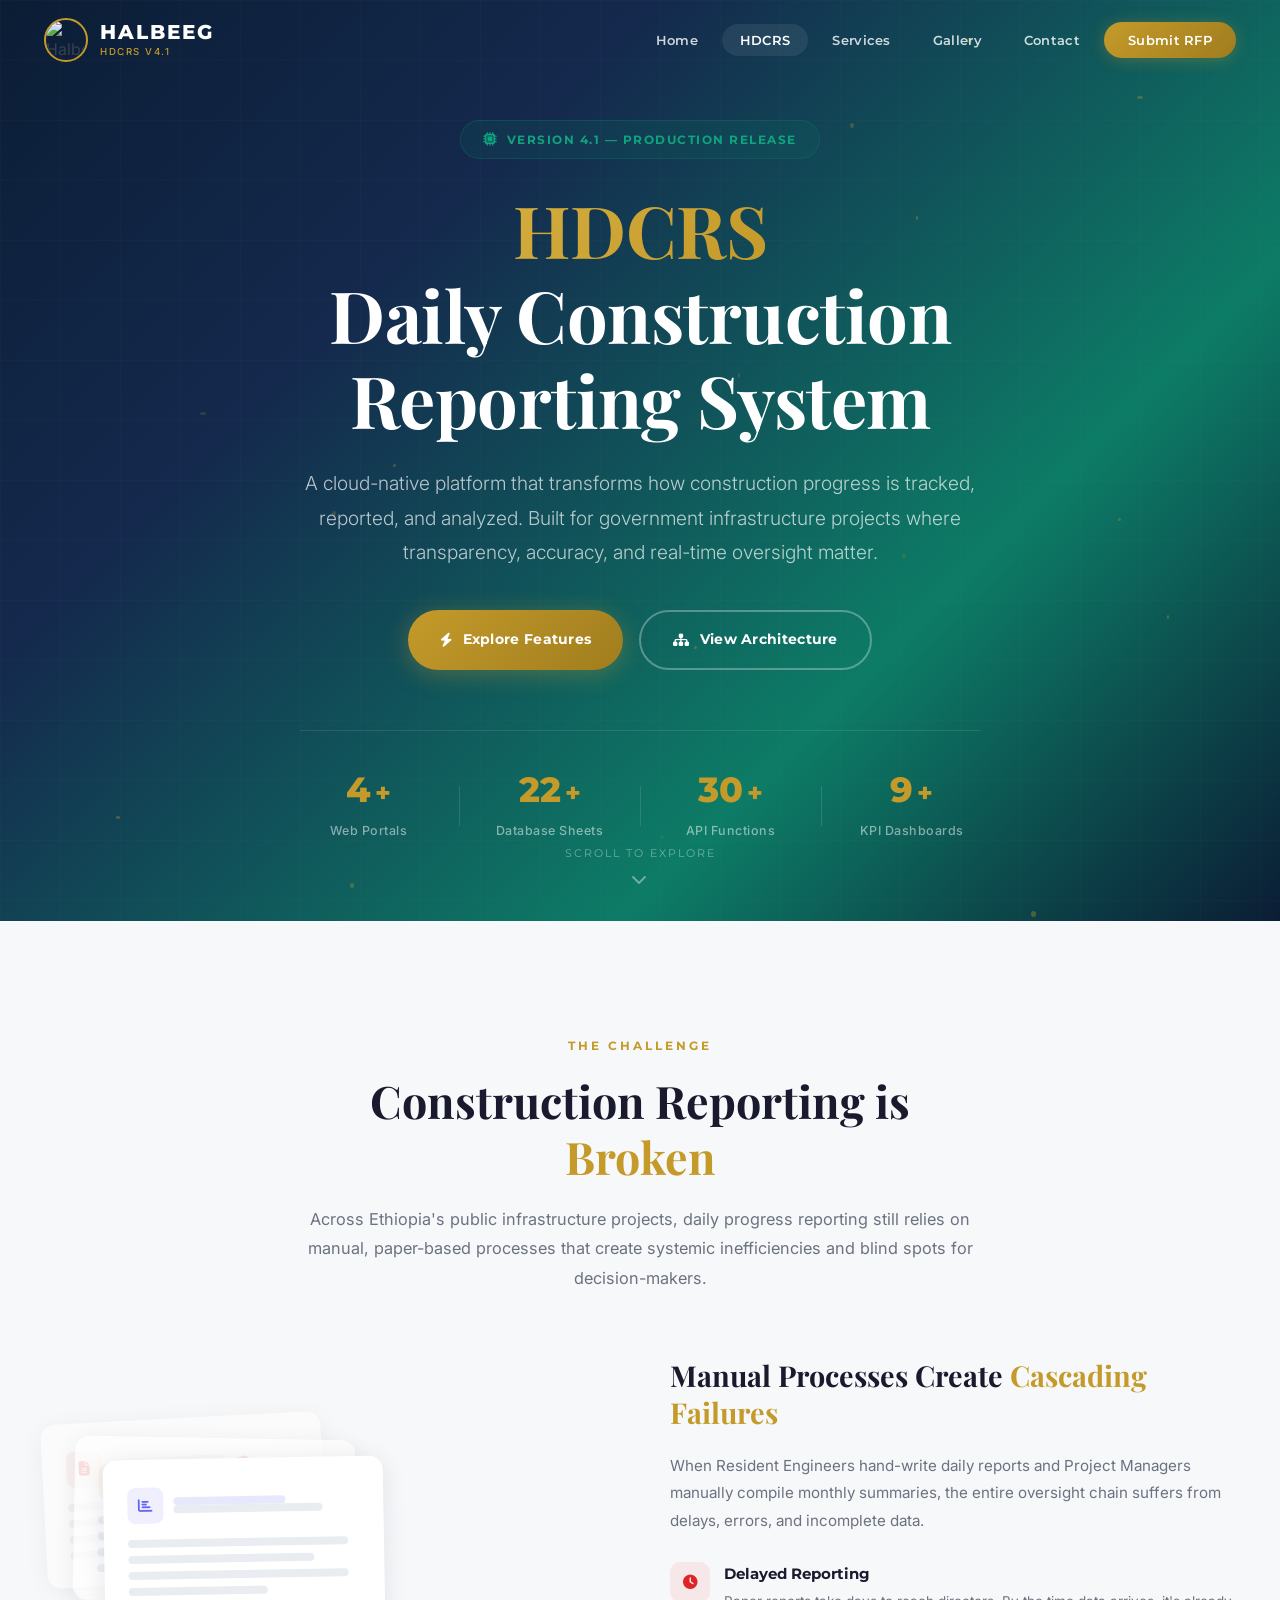
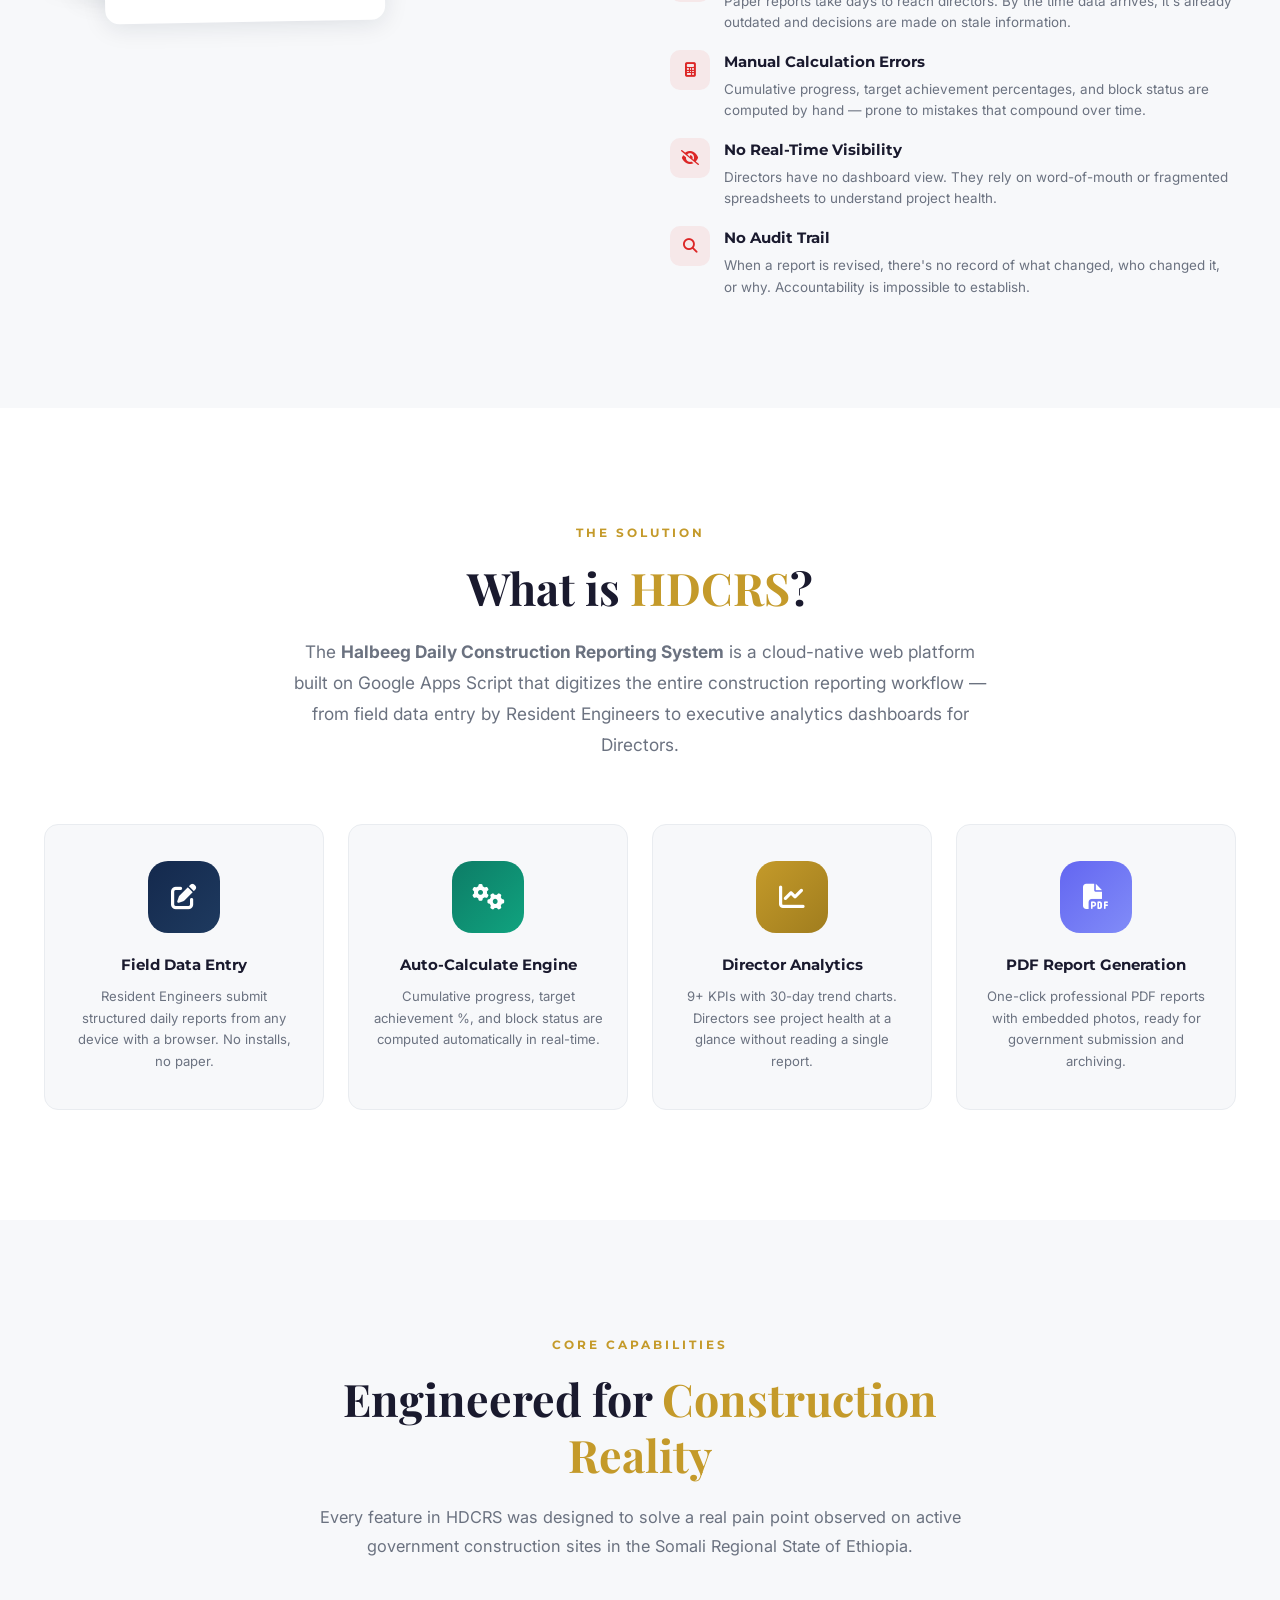
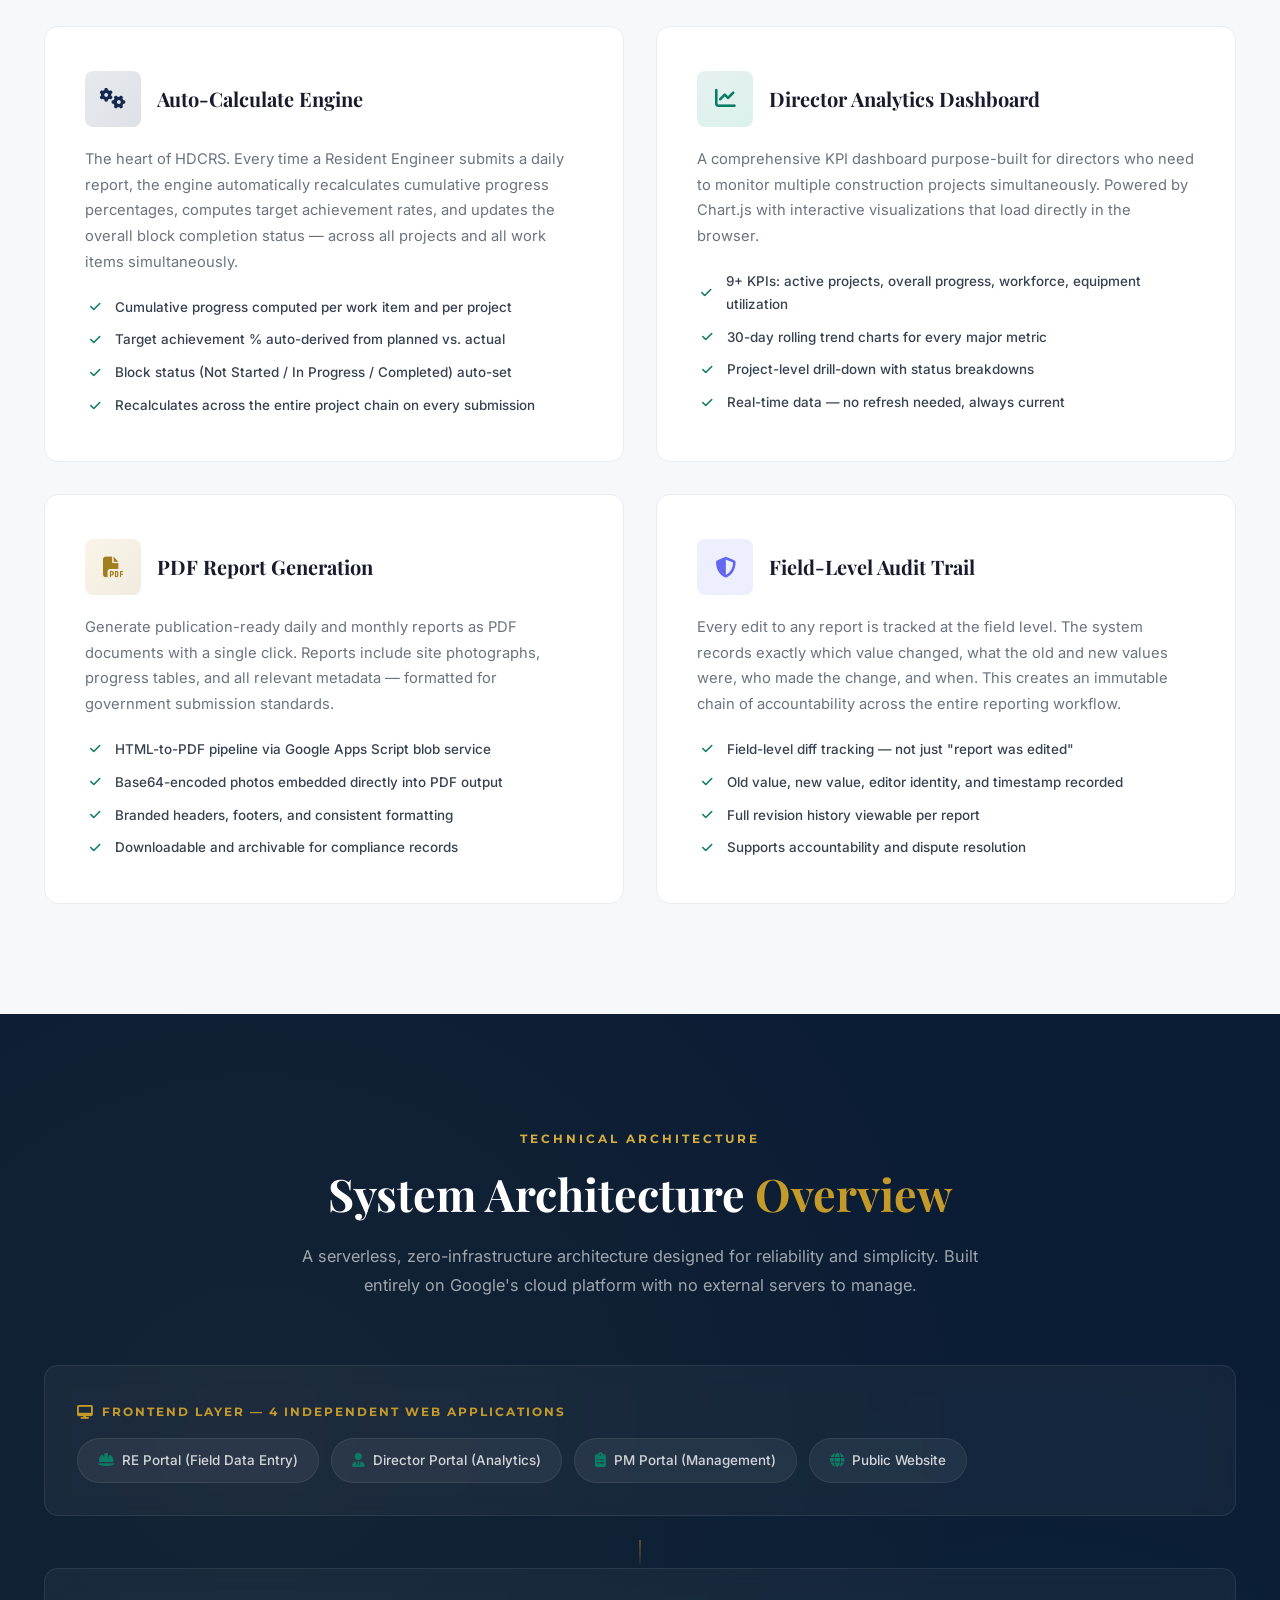
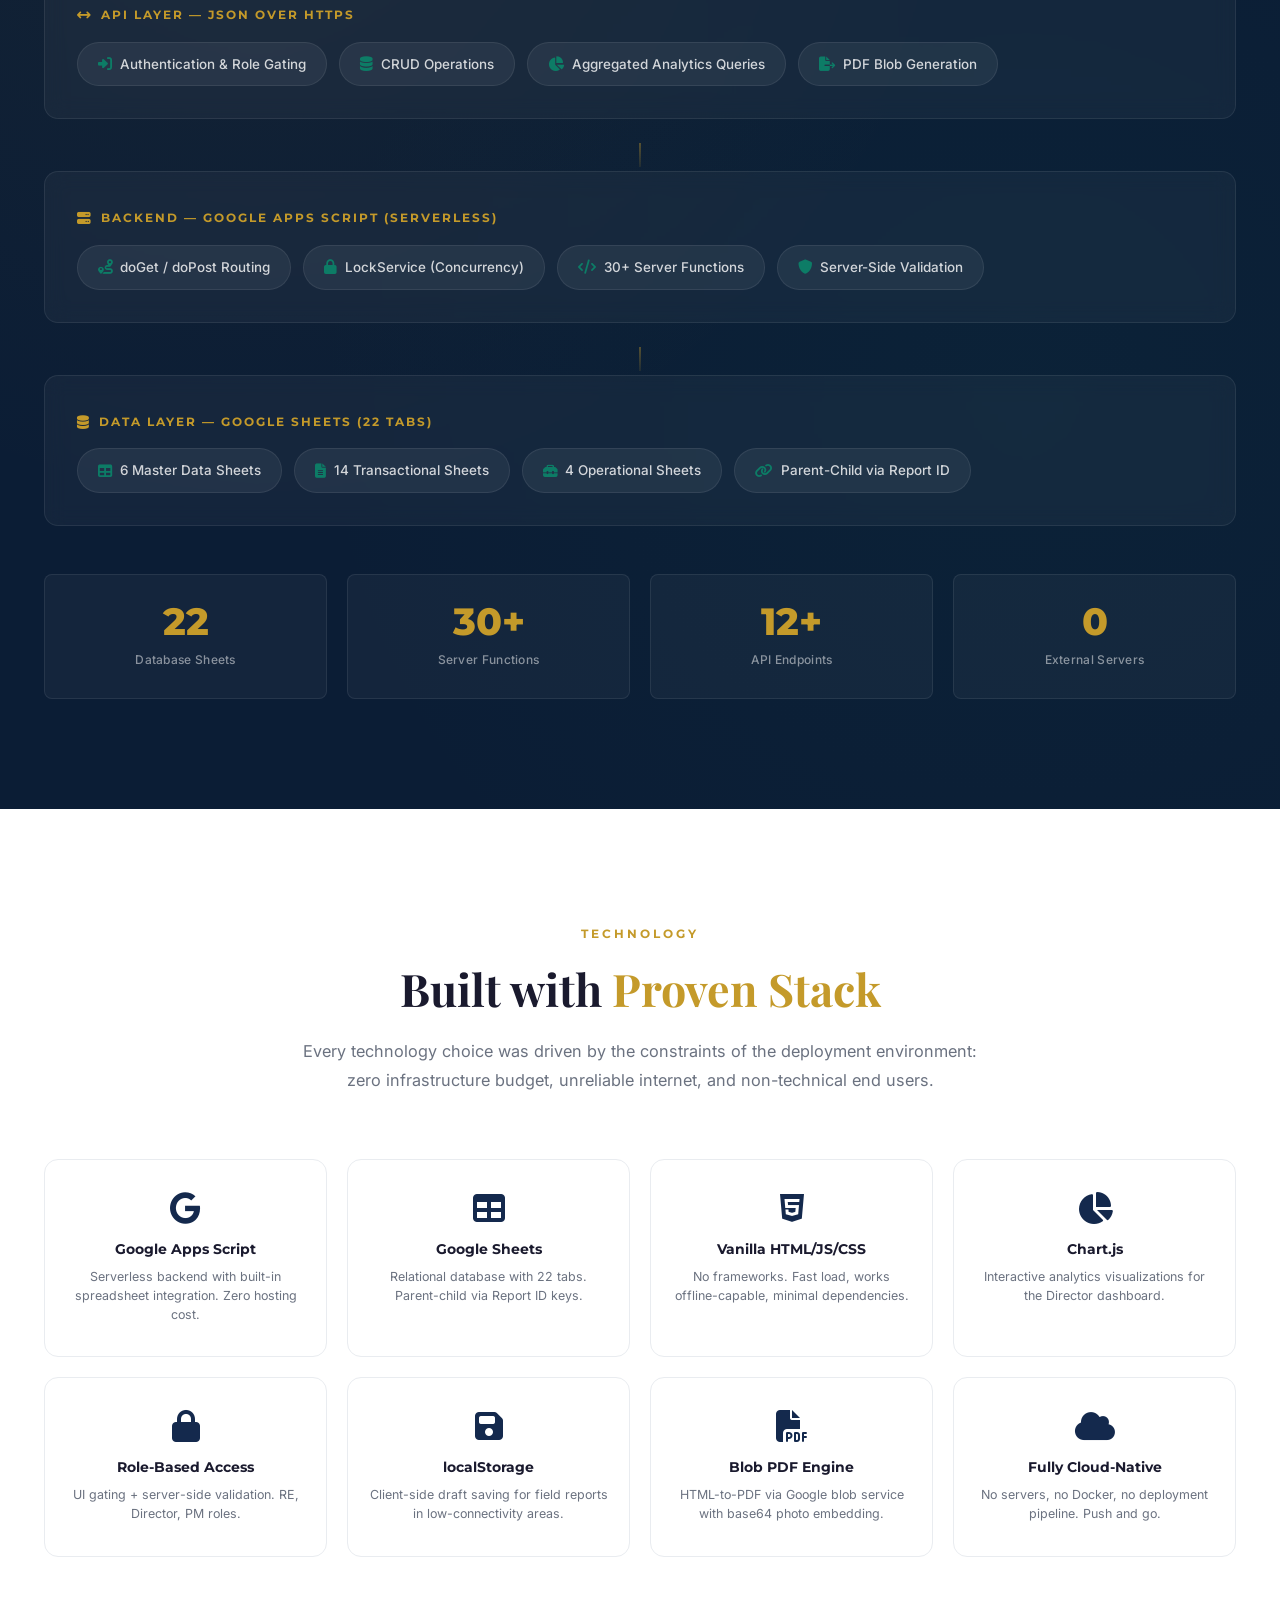
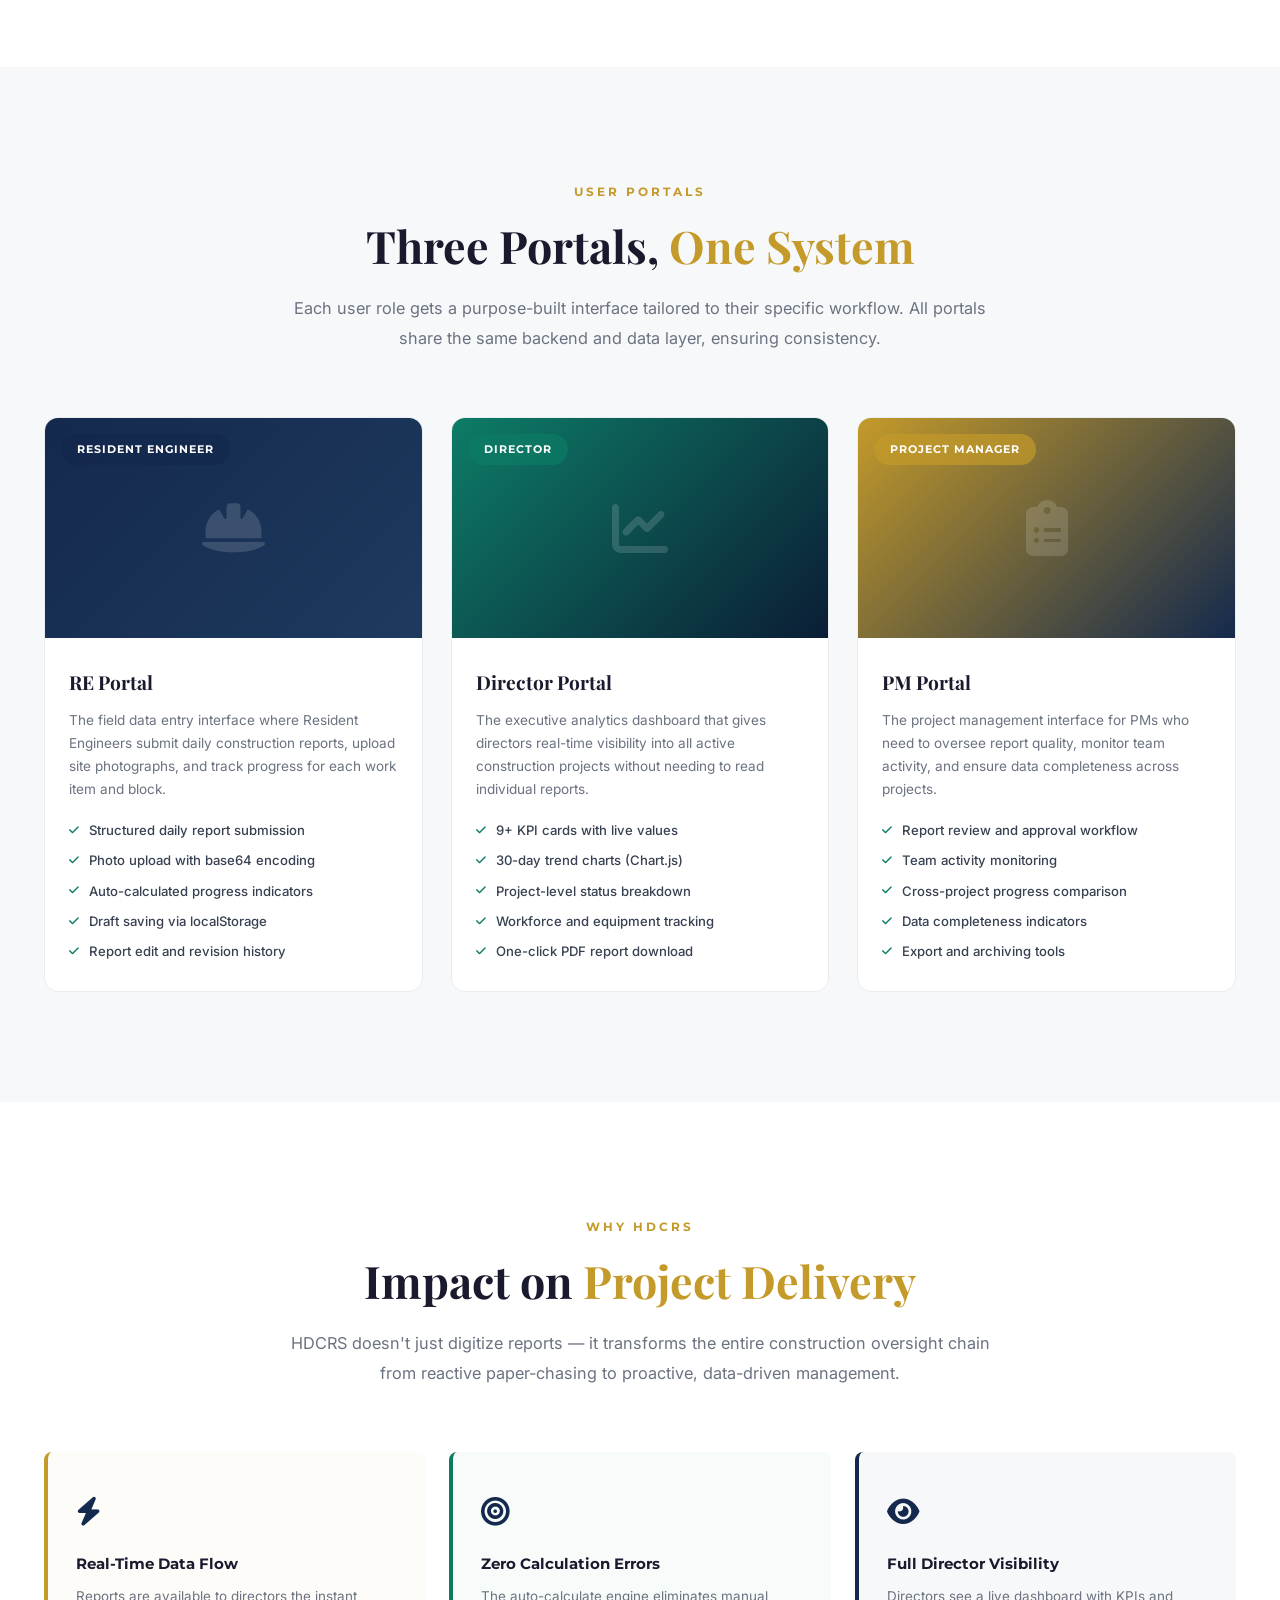
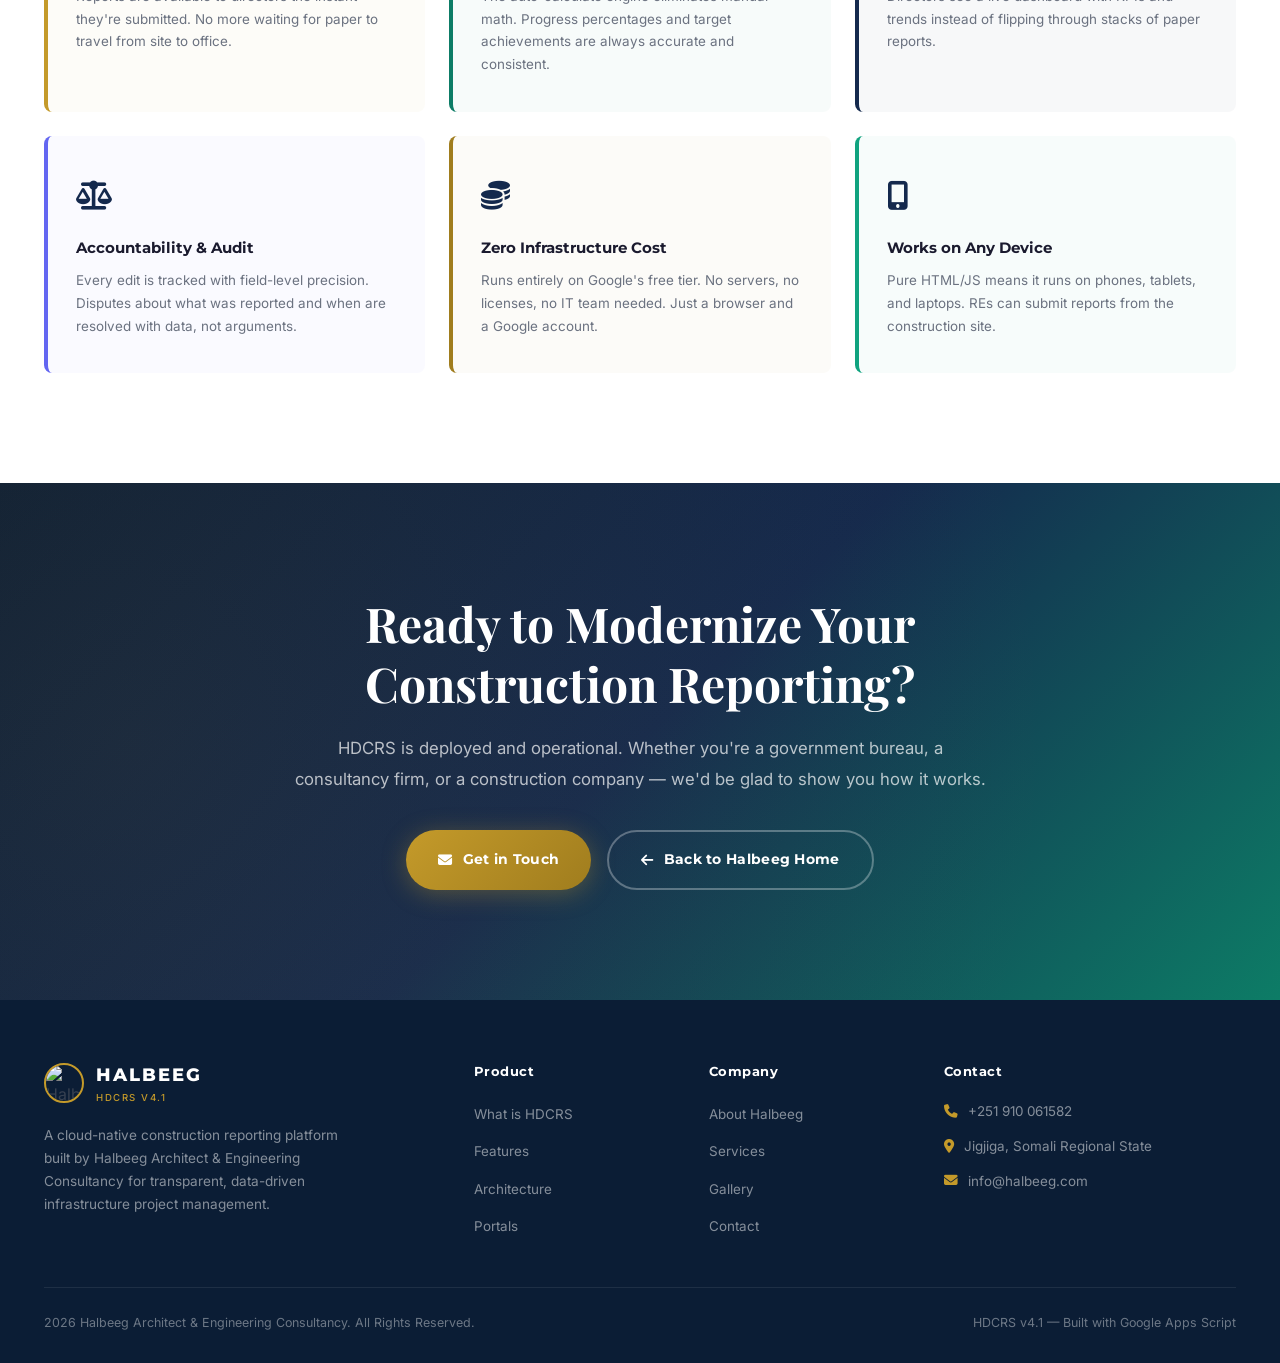
==== hdcrs.html @ b6855bbb "Create hdcrs.html" ====
<!DOCTYPE html>
<html lang="en">
<head>
  <meta charset="UTF-8">
  <meta name="viewport" content="width=device-width, initial-scale=1.0">
  <meta name="description" content="HDCRS v4.1 - Halbeeg Daily Construction Reporting System. A cloud-based platform for real-time construction progress tracking, director analytics, PDF reporting, and audit trail management.">
  <meta name="keywords" content="HDCRS, construction reporting, progress tracking, Halbeeg, Google Apps Script, daily report, project management, Ethiopia, Somali Region">
  <title>HDCRS v4.1 — Halbeeg Daily Construction Reporting System</title>
  <link rel="preconnect" href="https://fonts.googleapis.com">
  <link rel="preconnect" href="https://fonts.gstatic.com" crossorigin>
  <link href="https://fonts.googleapis.com/css2?family=Inter:wght@300;400;500;600;700&family=Montserrat:wght@500;600;700;800&family=Playfair+Display:wght@400;500;600;700;800&display=swap" rel="stylesheet">
  <link rel="stylesheet" href="https://cdnjs.cloudflare.com/ajax/libs/font-awesome/6.5.1/css/all.min.css">
  <link rel="stylesheet" href="style.css">
  <link rel="icon" type="image/png" href="https://raw.githubusercontent.com/halbeeghdcrs-lab/HALBEEG-HDCRS/main/logo.png">

  <style>
    /* ====== HDCRS PAGE-SPECIFIC STYLES ====== */

    /* Hero variant for product page */
    .hero-product {
      min-height: 100vh;
    }

    .hero-product .hero-gradient {
      background: linear-gradient(135deg, #0B1D35 0%, #14294D 30%, #0D7C66 70%, #0B1D35 100%);
    }

    .version-badge {
      display: inline-flex;
      align-items: center;
      gap: 8px;
      background: rgba(13,124,102,0.15);
      border: 1px solid rgba(13,124,102,0.3);
      padding: 8px 22px;
      border-radius: 100px;
      color: #10A37F;
      font-family: var(--font-accent);
      font-size: 0.78rem;
      font-weight: 700;
      letter-spacing: 1.5px;
      text-transform: uppercase;
      margin-bottom: 28px;
    }

    .version-badge i { font-size: 0.85rem; }

    .hero-product .hero-title {
      font-size: clamp(2.6rem, 6vw, 4.5rem);
    }

    .hero-product .hero-title .highlight {
      background: linear-gradient(135deg, var(--color-accent-light), var(--color-accent));
      -webkit-background-clip: text;
      -webkit-text-fill-color: transparent;
      background-clip: text;
    }

    /* Problem Section */
    .problem-section {
      background: var(--color-off-white);
    }

    .problem-grid {
      display: grid;
      grid-template-columns: 1fr 1fr;
      gap: 60px;
      align-items: center;
    }

    .problem-visual {
      position: relative;
    }

    .problem-card-stack {
      position: relative;
      height: 420px;
    }

    .problem-paper {
      position: absolute;
      background: var(--color-white);
      border-radius: var(--radius-md);
      padding: 28px 24px;
      box-shadow: var(--shadow-md);
      width: 280px;
      transition: var(--transition);
    }

    .problem-paper:nth-child(1) {
      top: 0; left: 0;
      transform: rotate(-3deg);
      opacity: 0.5;
      z-index: 1;
    }
    .problem-paper:nth-child(2) {
      top: 20px; left: 30px;
      transform: rotate(1deg);
      opacity: 0.7;
      z-index: 2;
    }
    .problem-paper:nth-child(3) {
      top: 40px; left: 60px;
      transform: rotate(-1deg);
      z-index: 3;
    }

    .problem-paper-header {
      display: flex;
      align-items: center;
      gap: 10px;
      margin-bottom: 16px;
    }

    .problem-paper-icon {
      width: 36px;
      height: 36px;
      border-radius: 8px;
      display: flex;
      align-items: center;
      justify-content: center;
      font-size: 0.9rem;
    }

    .problem-paper-lines {
      display: flex;
      flex-direction: column;
      gap: 8px;
    }

    .paper-line {
      height: 8px;
      border-radius: 4px;
      background: var(--color-light-gray);
    }

    .paper-line.short { width: 60%; }
    .paper-line.medium { width: 80%; }
    .paper-line.long { width: 95%; }

    .problem-paper .error-stamp {
      position: absolute;
      top: 50%; left: 50%;
      transform: translate(-50%, -50%) rotate(-15deg);
      border: 3px solid var(--color-error);
      color: var(--color-error);
      font-family: var(--font-accent);
      font-weight: 800;
      font-size: 1.1rem;
      padding: 6px 20px;
      border-radius: 6px;
      opacity: 0.7;
      text-transform: uppercase;
      letter-spacing: 2px;
    }

    .problem-text h3 {
      font-family: var(--font-heading);
      font-size: 1.8rem;
      font-weight: 700;
      color: var(--color-text-dark);
      margin-bottom: 20px;
      line-height: 1.3;
    }

    .problem-list {
      display: flex;
      flex-direction: column;
      gap: 16px;
      margin-top: 28px;
    }

    .problem-item {
      display: flex;
      gap: 14px;
      align-items: flex-start;
    }

    .problem-item-icon {
      width: 40px;
      height: 40px;
      min-width: 40px;
      background: rgba(220,38,38,0.08);
      border-radius: 10px;
      display: flex;
      align-items: center;
      justify-content: center;
      color: var(--color-error);
      font-size: 0.9rem;
    }

    .problem-item h4 {
      font-family: var(--font-accent);
      font-size: 0.92rem;
      font-weight: 700;
      color: var(--color-text-dark);
      margin-bottom: 4px;
    }

    .problem-item p {
      font-size: 0.84rem;
      color: var(--color-text-muted);
      line-height: 1.6;
    }

    /* Solution / What is HDCRS */
    .solution-intro {
      background: var(--color-white);
    }

    .solution-intro-content {
      max-width: 900px;
      margin: 0 auto;
      text-align: center;
    }

    .solution-intro-content .section-desc {
      max-width: 800px;
      margin: 0 auto 48px;
      font-size: 1.08rem;
    }

    .hdcrs-pillars {
      display: grid;
      grid-template-columns: repeat(4, 1fr);
      gap: 24px;
    }

    .pillar-card {
      text-align: center;
      padding: 36px 24px;
      background: var(--color-off-white);
      border: 1px solid var(--color-light-gray);
      border-radius: var(--radius-md);
      transition: var(--transition);
    }

    .pillar-card:hover {
      transform: translateY(-8px);
      box-shadow: var(--shadow-lg);
      border-color: transparent;
    }

    .pillar-icon-wrap {
      width: 72px;
      height: 72px;
      border-radius: 20px;
      display: flex;
      align-items: center;
      justify-content: center;
      margin: 0 auto 20px;
      transition: var(--transition);
    }

    .pillar-icon-wrap i {
      font-size: 1.6rem;
      color: var(--color-white);
    }

    .pillar-card:nth-child(1) .pillar-icon-wrap { background: linear-gradient(135deg, #14294D, #1E3A5F); }
    .pillar-card:nth-child(2) .pillar-icon-wrap { background: linear-gradient(135deg, #0D7C66, #10A37F); }
    .pillar-card:nth-child(3) .pillar-icon-wrap { background: linear-gradient(135deg, #C49A2A, #A07D1E); }
    .pillar-card:nth-child(4) .pillar-icon-wrap { background: linear-gradient(135deg, #6366F1, #818CF8); }

    .pillar-card h4 {
      font-family: var(--font-accent);
      font-size: 0.92rem;
      font-weight: 700;
      color: var(--color-text-dark);
      margin-bottom: 8px;
    }

    .pillar-card p {
      font-size: 0.82rem;
      color: var(--color-text-muted);
      line-height: 1.65;
    }

    /* Features Deep-Dive */
    .features-section {
      background: var(--color-off-white);
    }

    .features-grid {
      display: grid;
      grid-template-columns: 1fr 1fr;
      gap: 32px;
    }

    .feature-card {
      background: var(--color-white);
      border: 1px solid var(--color-light-gray);
      border-radius: var(--radius-md);
      padding: 44px 40px;
      transition: var(--transition);
      position: relative;
      overflow: hidden;
    }

    .feature-card::before {
      content: '';
      position: absolute;
      top: 0; left: 0;
      width: 100%; height: 4px;
      background: linear-gradient(90deg, var(--color-accent), var(--color-teal));
      transform: scaleX(0);
      transform-origin: left;
      transition: transform 0.5s ease;
    }

    .feature-card:hover::before {
      transform: scaleX(1);
    }

    .feature-card:hover {
      transform: translateY(-6px);
      box-shadow: var(--shadow-lg);
      border-color: transparent;
    }

    .feature-header {
      display: flex;
      align-items: center;
      gap: 16px;
      margin-bottom: 20px;
    }

    .feature-icon-box {
      width: 56px;
      height: 56px;
      min-width: 56px;
      border-radius: var(--radius-sm);
      display: flex;
      align-items: center;
      justify-content: center;
      font-size: 1.3rem;
      transition: var(--transition);
    }

    .feature-card:nth-child(1) .feature-icon-box { background: linear-gradient(135deg, rgba(20,41,77,0.1), rgba(30,58,95,0.15)); color: var(--color-primary); }
    .feature-card:nth-child(2) .feature-icon-box { background: linear-gradient(135deg, rgba(13,124,102,0.1), rgba(16,163,127,0.15)); color: var(--color-teal); }
    .feature-card:nth-child(3) .feature-icon-box { background: linear-gradient(135deg, rgba(196,154,42,0.1), rgba(160,125,30,0.15)); color: var(--color-accent-dark); }
    .feature-card:nth-child(4) .feature-icon-box { background: linear-gradient(135deg, rgba(99,102,241,0.1), rgba(129,140,248,0.15)); color: #6366F1; }

    .feature-card:hover .feature-icon-box {
      background: linear-gradient(135deg, var(--color-primary), var(--color-primary-light));
      color: var(--color-accent);
    }

    .feature-header h3 {
      font-family: var(--font-heading);
      font-size: 1.25rem;
      font-weight: 700;
      color: var(--color-text-dark);
    }

    .feature-card > p {
      font-size: 0.92rem;
      color: var(--color-text-muted);
      line-height: 1.75;
      margin-bottom: 20px;
    }

    .feature-highlights {
      display: flex;
      flex-direction: column;
      gap: 10px;
    }

    .feature-highlight-item {
      display: flex;
      align-items: center;
      gap: 10px;
      font-size: 0.84rem;
      color: var(--color-text-body);
      font-weight: 500;
    }

    .feature-highlight-item i {
      color: var(--color-teal);
      font-size: 0.75rem;
      width: 20px;
      text-align: center;
    }

    /* Architecture Section */
    .arch-section {
      background: var(--color-primary-dark);
      position: relative;
      overflow: hidden;
    }

    .arch-section .section-title { color: var(--color-white); }
    .arch-section .section-desc { color: rgba(255,255,255,0.6); }
    .arch-section .tag-light { color: var(--color-accent-light); }

    .arch-bg {
      position: absolute;
      top: 0; left: 0;
      width: 100%; height: 100%;
      background:
        radial-gradient(ellipse at 20% 30%, rgba(196,154,42,0.05) 0%, transparent 50%),
        radial-gradient(ellipse at 80% 70%, rgba(13,124,102,0.05) 0%, transparent 50%);
    }

    .arch-diagram {
      position: relative;
      z-index: 2;
    }

    .arch-layer {
      background: rgba(255,255,255,0.04);
      border: 1px solid rgba(255,255,255,0.08);
      border-radius: var(--radius-md);
      padding: 32px;
      margin-bottom: 20px;
      backdrop-filter: blur(10px);
      transition: var(--transition);
    }

    .arch-layer:hover {
      background: rgba(255,255,255,0.07);
      border-color: rgba(196,154,42,0.2);
    }

    .arch-layer-label {
      display: inline-flex;
      align-items: center;
      gap: 8px;
      font-family: var(--font-accent);
      font-size: 0.72rem;
      font-weight: 700;
      text-transform: uppercase;
      letter-spacing: 2px;
      color: var(--color-accent);
      margin-bottom: 16px;
    }

    .arch-layer-label i { font-size: 0.85rem; }

    .arch-items {
      display: flex;
      flex-wrap: wrap;
      gap: 12px;
    }

    .arch-item {
      display: flex;
      align-items: center;
      gap: 8px;
      background: rgba(255,255,255,0.06);
      border: 1px solid rgba(255,255,255,0.08);
      border-radius: 100px;
      padding: 10px 20px;
      font-size: 0.84rem;
      color: rgba(255,255,255,0.8);
      font-weight: 500;
      transition: var(--transition);
    }

    .arch-item:hover {
      background: rgba(255,255,255,0.1);
      border-color: rgba(196,154,42,0.3);
      color: var(--color-white);
    }

    .arch-item i {
      color: var(--color-teal);
      font-size: 0.9rem;
    }

    .arch-connector {
      display: flex;
      justify-content: center;
      padding: 4px 0;
    }

    .arch-connector-line {
      width: 2px;
      height: 24px;
      background: linear-gradient(180deg, rgba(196,154,42,0.4), rgba(196,154,42,0.1));
    }

    .arch-connector i {
      color: var(--color-accent);
      font-size: 0.8rem;
      opacity: 0.5;
    }

    /* Tech Stack */
    .tech-section {
      background: var(--color-white);
    }

    .tech-grid {
      display: grid;
      grid-template-columns: repeat(4, 1fr);
      gap: 20px;
    }

    .tech-card {
      text-align: center;
      padding: 32px 20px;
      border: 1px solid var(--color-light-gray);
      border-radius: var(--radius-md);
      transition: var(--transition);
    }

    .tech-card:hover {
      transform: translateY(-4px);
      box-shadow: var(--shadow-md);
      border-color: var(--color-accent);
    }

    .tech-card i {
      font-size: 2rem;
      color: var(--color-primary);
      margin-bottom: 14px;
      display: block;
      transition: var(--transition);
    }

    .tech-card:hover i { color: var(--color-accent); }

    .tech-card h4 {
      font-family: var(--font-accent);
      font-size: 0.88rem;
      font-weight: 700;
      color: var(--color-text-dark);
      margin-bottom: 6px;
    }

    .tech-card p {
      font-size: 0.78rem;
      color: var(--color-text-muted);
      line-height: 1.5;
    }

    /* Portals Preview */
    .portals-section {
      background: var(--color-off-white);
    }

    .portals-grid {
      display: grid;
      grid-template-columns: repeat(3, 1fr);
      gap: 28px;
    }

    .portal-card {
      background: var(--color-white);
      border: 1px solid var(--color-light-gray);
      border-radius: var(--radius-md);
      overflow: hidden;
      transition: var(--transition);
    }

    .portal-card:hover {
      transform: translateY(-8px);
      box-shadow: var(--shadow-xl);
      border-color: transparent;
    }

    .portal-preview {
      height: 220px;
      position: relative;
      overflow: hidden;
    }

    .portal-preview-bg {
      width: 100%;
      height: 100%;
      display: flex;
      align-items: center;
      justify-content: center;
    }

    .portal-card:nth-child(1) .portal-preview-bg { background: linear-gradient(135deg, #14294D, #1E3A5F); }
    .portal-card:nth-child(2) .portal-preview-bg { background: linear-gradient(135deg, #0D7C66, #0B1D35); }
    .portal-card:nth-child(3) .portal-preview-bg { background: linear-gradient(135deg, #C49A2A, #14294D); }

    .portal-preview-icon {
      font-size: 3.5rem;
      color: rgba(255,255,255,0.15);
    }

    .portal-role-badge {
      position: absolute;
      top: 16px;
      left: 16px;
      padding: 6px 16px;
      border-radius: 100px;
      font-family: var(--font-accent);
      font-size: 0.68rem;
      font-weight: 700;
      text-transform: uppercase;
      letter-spacing: 1px;
      color: var(--color-white);
      backdrop-filter: blur(10px);
    }

    .portal-card:nth-child(1) .portal-role-badge { background: rgba(20,41,77,0.7); }
    .portal-card:nth-child(2) .portal-role-badge { background: rgba(13,124,102,0.7); }
    .portal-card:nth-child(3) .portal-role-badge { background: rgba(196,154,42,0.7); }

    .portal-info {
      padding: 28px 24px;
    }

    .portal-info h3 {
      font-family: var(--font-heading);
      font-size: 1.2rem;
      font-weight: 700;
      color: var(--color-text-dark);
      margin-bottom: 10px;
    }

    .portal-info p {
      font-size: 0.85rem;
      color: var(--color-text-muted);
      line-height: 1.7;
      margin-bottom: 18px;
    }

    .portal-features-list {
      display: flex;
      flex-direction: column;
      gap: 8px;
    }

    .portal-features-list li {
      display: flex;
      align-items: center;
      gap: 10px;
      font-size: 0.82rem;
      color: var(--color-text-body);
      font-weight: 500;
    }

    .portal-features-list li i {
      color: var(--color-teal);
      font-size: 0.7rem;
    }

    /* Benefits Section */
    .benefits-section {
      background: var(--color-white);
    }

    .benefits-grid {
      display: grid;
      grid-template-columns: repeat(3, 1fr);
      gap: 24px;
    }

    .benefit-card {
      padding: 36px 28px;
      border-left: 4px solid transparent;
      border-radius: var(--radius-sm);
      transition: var(--transition);
    }

    .benefit-card:nth-child(1) { border-left-color: var(--color-accent); background: rgba(196,154,42,0.03); }
    .benefit-card:nth-child(2) { border-left-color: var(--color-teal); background: rgba(13,124,102,0.03); }
    .benefit-card:nth-child(3) { border-left-color: var(--color-primary); background: rgba(20,41,77,0.03); }
    .benefit-card:nth-child(4) { border-left-color: #6366F1; background: rgba(99,102,241,0.03); }
    .benefit-card:nth-child(5) { border-left-color: var(--color-accent-dark); background: rgba(160,125,30,0.03); }
    .benefit-card:nth-child(6) { border-left-color: var(--color-teal-light); background: rgba(16,163,127,0.03); }

    .benefit-card:hover {
      transform: translateX(6px);
    }

    .benefit-card .benefit-icon {
      font-size: 1.8rem;
      color: var(--color-primary);
      margin-bottom: 14px;
    }

    .benefit-card h4 {
      font-family: var(--font-accent);
      font-size: 0.95rem;
      font-weight: 700;
      color: var(--color-text-dark);
      margin-bottom: 8px;
    }

    .benefit-card p {
      font-size: 0.84rem;
      color: var(--color-text-muted);
      line-height: 1.7;
    }

    /* CTA Section */
    .cta-section {
      background: linear-gradient(135deg, var(--color-primary-dark) 0%, var(--color-primary) 50%, #0D7C66 100%);
      position: relative;
      overflow: hidden;
    }

    .cta-section::before {
      content: '';
      position: absolute;
      top: -50%; left: -50%;
      width: 200%; height: 200%;
      background: radial-gradient(circle at 30% 50%, rgba(196,154,42,0.08) 0%, transparent 50%);
      animation: cta-glow 8s ease-in-out infinite alternate;
    }

    @keyframes cta-glow {
      0% { transform: translate(0, 0); }
      100% { transform: translate(5%, -5%); }
    }

    .cta-content {
      position: relative;
      z-index: 2;
      text-align: center;
      max-width: 700px;
      margin: 0 auto;
    }

    .cta-content h2 {
      font-family: var(--font-heading);
      font-size: clamp(2rem, 4vw, 3rem);
      font-weight: 700;
      color: var(--color-white);
      line-height: 1.25;
      margin-bottom: 20px;
    }

    .cta-content p {
      font-size: 1.05rem;
      color: rgba(255,255,255,0.7);
      line-height: 1.8;
      margin-bottom: 36px;
    }

    .cta-buttons {
      display: flex;
      gap: 16px;
      justify-content: center;
      flex-wrap: wrap;
    }

    /* Data Model Stats */
    .data-stats-row {
      display: grid;
      grid-template-columns: repeat(4, 1fr);
      gap: 20px;
      margin-top: 48px;
    }

    .data-stat-card {
      text-align: center;
      padding: 28px 16px;
      background: rgba(255,255,255,0.04);
      border: 1px solid rgba(255,255,255,0.08);
      border-radius: var(--radius-sm);
      transition: var(--transition);
    }

    .data-stat-card:hover {
      background: rgba(255,255,255,0.08);
      border-color: rgba(196,154,42,0.25);
    }

    .data-stat-number {
      font-family: var(--font-accent);
      font-size: 2.4rem;
      font-weight: 800;
      color: var(--color-accent);
      line-height: 1;
    }

    .data-stat-label {
      font-size: 0.75rem;
      color: rgba(255,255,255,0.5);
      font-weight: 500;
      margin-top: 8px;
      letter-spacing: 0.3px;
    }

    /* Responsive */
    @media (max-width: 1024px) {
      .hdcrs-pillars { grid-template-columns: repeat(2, 1fr); }
      .tech-grid { grid-template-columns: repeat(2, 1fr); }
      .portals-grid { grid-template-columns: 1fr; max-width: 500px; margin: 0 auto; }
      .benefits-grid { grid-template-columns: repeat(2, 1fr); }
      .data-stats-row { grid-template-columns: repeat(2, 1fr); }
    }

    @media (max-width: 768px) {
      .problem-grid { grid-template-columns: 1fr; }
      .problem-visual { display: none; }
      .features-grid { grid-template-columns: 1fr; }
      .hdcrs-pillars { grid-template-columns: 1fr; }
      .tech-grid { grid-template-columns: 1fr; }
      .benefits-grid { grid-template-columns: 1fr; }
      .data-stats-row { grid-template-columns: 1fr 1fr; }
    }

    /* Reveal animation */
    .reveal {
      opacity: 0;
      transform: translateY(30px);
      transition: opacity 0.7s ease, transform 0.7s ease;
    }
    .reveal.active {
      opacity: 1;
      transform: translateY(0);
    }
  </style>
</head>
<body>

  <!-- ====== NAVIGATION ====== -->
  <nav id="navbar" class="navbar">
    <div class="nav-container">
      <a href="index.html" class="nav-logo">
        <img src="https://raw.githubusercontent.com/halbeeghdcrs-lab/HALBEEG-HDCRS/main/logo.png" alt="Halbeeg" class="nav-logo-img">
        <div class="nav-logo-text">
          <span class="nav-logo-name">HALBEEG</span>
          <span class="nav-logo-sub">HDCRS v4.1</span>
        </div>
      </a>
      <ul class="nav-menu" id="navMenu">
        <li><a href="index.html" class="nav-link">Home</a></li>
        <li><a href="hdcrs.html" class="nav-link active">HDCRS</a></li>
        <li><a href="index.html#solutions" class="nav-link">Services</a></li>
        <li><a href="index.html#gallery" class="nav-link">Gallery</a></li>
        <li><a href="index.html#contact" class="nav-link">Contact</a></li>
        <li><a href="index.html#contact" class="nav-link nav-cta-btn">Submit RFP</a></li>
      </ul>
      <button class="nav-toggle" id="navToggle" aria-label="Toggle menu">
        <span class="hamburger"></span>
      </button>
    </div>
  </nav>

  <!-- ====== HERO ====== -->
  <section class="hero hero-product" id="home">
    <div class="hero-bg">
      <div class="hero-gradient"></div>
      <div class="hero-grid-pattern"></div>
      <div class="hero-particles" id="heroParticles"></div>
    </div>
    <div class="hero-content">
      <div class="version-badge">
        <i class="fas fa-microchip"></i>
        Version 4.1 — Production Release
      </div>
      <h1 class="hero-title">
        <span class="highlight">HDCRS</span><br>
        Daily Construction<br>Reporting System
      </h1>
      <p class="hero-subtitle">
        A cloud-native platform that transforms how construction progress is tracked, reported, and analyzed. 
        Built for government infrastructure projects where transparency, accuracy, and real-time oversight matter.
      </p>
      <div class="hero-cta">
        <a href="#features" class="btn btn-primary">
          <i class="fas fa-bolt"></i> Explore Features
        </a>
        <a href="#architecture" class="btn btn-outline">
          <i class="fas fa-sitemap"></i> View Architecture
        </a>
      </div>
      <div class="hero-stats">
        <div class="hero-stat">
          <span class="hero-stat-number" data-target="4">0</span>
          <span class="hero-stat-plus">+</span>
          <span class="hero-stat-label">Web Portals</span>
        </div>
        <div class="hero-stat-divider"></div>
        <div class="hero-stat">
          <span class="hero-stat-number" data-target="22">0</span>
          <span class="hero-stat-plus">+</span>
          <span class="hero-stat-label">Database Sheets</span>
        </div>
        <div class="hero-stat-divider"></div>
        <div class="hero-stat">
          <span class="hero-stat-number" data-target="30">0</span>
          <span class="hero-stat-plus">+</span>
          <span class="hero-stat-label">API Functions</span>
        </div>
        <div class="hero-stat-divider"></div>
        <div class="hero-stat">
          <span class="hero-stat-number" data-target="9">0</span>
          <span class="hero-stat-plus">+</span>
          <span class="hero-stat-label">KPI Dashboards</span>
        </div>
      </div>
    </div>
    <div class="hero-scroll-indicator">
      <span>Scroll to explore</span>
      <div class="scroll-arrow"><i class="fas fa-chevron-down"></i></div>
    </div>
  </section>

  <!-- ====== PROBLEM ====== -->
  <section class="section problem-section" id="problem">
    <div class="container">
      <div class="section-header reveal">
        <span class="section-tag">The Challenge</span>
        <h2 class="section-title">Construction Reporting is <span class="text-gold">Broken</span></h2>
        <p class="section-desc">
          Across Ethiopia's public infrastructure projects, daily progress reporting still relies on manual, 
          paper-based processes that create systemic inefficiencies and blind spots for decision-makers.
        </p>
      </div>
      <div class="problem-grid">
        <div class="problem-visual reveal">
          <div class="problem-card-stack">
            <div class="problem-paper">
              <div class="problem-paper-header">
                <div class="problem-paper-icon" style="background:rgba(220,38,38,0.1); color:var(--color-error);"><i class="fas fa-file-alt"></i></div>
                <div style="flex:1">
                  <div class="paper-line short" style="background:rgba(220,38,38,0.15)"></div>
                  <div class="paper-line medium"></div>
                </div>
              </div>
              <div class="problem-paper-lines">
                <div class="paper-line long"></div>
                <div class="paper-line medium"></div>
                <div class="paper-line long"></div>
                <div class="paper-line short"></div>
              </div>
              <div class="error-stamp">Delayed</div>
            </div>
            <div class="problem-paper">
              <div class="problem-paper-header">
                <div class="problem-paper-icon" style="background:rgba(196,154,42,0.1); color:var(--color-accent);"><i class="fas fa-calculator"></i></div>
                <div style="flex:1">
                  <div class="paper-line short" style="background:rgba(196,154,42,0.15)"></div>
                  <div class="paper-line medium"></div>
                </div>
              </div>
              <div class="problem-paper-lines">
                <div class="paper-line long"></div>
                <div class="paper-line medium"></div>
                <div class="paper-line long"></div>
                <div class="paper-line short"></div>
              </div>
              <div class="error-stamp">Error</div>
            </div>
            <div class="problem-paper">
              <div class="problem-paper-header">
                <div class="problem-paper-icon" style="background:rgba(99,102,241,0.1); color:#6366F1;"><i class="fas fa-chart-bar"></i></div>
                <div style="flex:1">
                  <div class="paper-line short" style="background:rgba(99,102,241,0.15)"></div>
                  <div class="paper-line medium"></div>
                </div>
              </div>
              <div class="problem-paper-lines">
                <div class="paper-line long"></div>
                <div class="paper-line medium"></div>
                <div class="paper-line long"></div>
                <div class="paper-line short"></div>
              </div>
            </div>
          </div>
        </div>
        <div class="problem-text reveal">
          <h3>Manual Processes Create <span class="text-gold">Cascading Failures</span></h3>
          <p style="font-size:0.95rem; color:var(--color-text-muted); line-height:1.8;">
            When Resident Engineers hand-write daily reports and Project Managers manually compile monthly summaries, 
            the entire oversight chain suffers from delays, errors, and incomplete data.
          </p>
          <div class="problem-list">
            <div class="problem-item">
              <div class="problem-item-icon"><i class="fas fa-clock"></i></div>
              <div>
                <h4>Delayed Reporting</h4>
                <p>Paper reports take days to reach directors. By the time data arrives, it's already outdated and decisions are made on stale information.</p>
              </div>
            </div>
            <div class="problem-item">
              <div class="problem-item-icon"><i class="fas fa-calculator"></i></div>
              <div>
                <h4>Manual Calculation Errors</h4>
                <p>Cumulative progress, target achievement percentages, and block status are computed by hand — prone to mistakes that compound over time.</p>
              </div>
            </div>
            <div class="problem-item">
              <div class="problem-item-icon"><i class="fas fa-eye-slash"></i></div>
              <div>
                <h4>No Real-Time Visibility</h4>
                <p>Directors have no dashboard view. They rely on word-of-mouth or fragmented spreadsheets to understand project health.</p>
              </div>
            </div>
            <div class="problem-item">
              <div class="problem-item-icon"><i class="fas fa-search"></i></div>
              <div>
                <h4>No Audit Trail</h4>
                <p>When a report is revised, there's no record of what changed, who changed it, or why. Accountability is impossible to establish.</p>
              </div>
            </div>
          </div>
        </div>
      </div>
    </div>
  </section>

  <!-- ====== WHAT IS HDCRS ====== -->
  <section class="section solution-intro" id="about">
    <div class="container">
      <div class="solution-intro-content">
        <div class="section-header reveal">
          <span class="section-tag">The Solution</span>
          <h2 class="section-title">What is <span class="text-gold">HDCRS</span>?</h2>
          <p class="section-desc">
            The <strong>Halbeeg Daily Construction Reporting System</strong> is a cloud-native web platform built on Google Apps Script 
            that digitizes the entire construction reporting workflow — from field data entry by Resident Engineers to 
            executive analytics dashboards for Directors.
          </p>
        </div>
      </div>
      <div class="hdcrs-pillars reveal">
        <div class="pillar-card">
          <div class="pillar-icon-wrap"><i class="fas fa-pen-to-square"></i></div>
          <h4>Field Data Entry</h4>
          <p>Resident Engineers submit structured daily reports from any device with a browser. No installs, no paper.</p>
        </div>
        <div class="pillar-card">
          <div class="pillar-icon-wrap"><i class="fas fa-gears"></i></div>
          <h4>Auto-Calculate Engine</h4>
          <p>Cumulative progress, target achievement %, and block status are computed automatically in real-time.</p>
        </div>
        <div class="pillar-card">
          <div class="pillar-icon-wrap"><i class="fas fa-chart-line"></i></div>
          <h4>Director Analytics</h4>
          <p>9+ KPIs with 30-day trend charts. Directors see project health at a glance without reading a single report.</p>
        </div>
        <div class="pillar-card">
          <div class="pillar-icon-wrap"><i class="fas fa-file-pdf"></i></div>
          <h4>PDF Report Generation</h4>
          <p>One-click professional PDF reports with embedded photos, ready for government submission and archiving.</p>
        </div>
      </div>
    </div>
  </section>

  <!-- ====== FEATURES DEEP-DIVE ====== -->
  <section class="section features-section" id="features">
    <div class="container">
      <div class="section-header reveal">
        <span class="section-tag">Core Capabilities</span>
        <h2 class="section-title">Engineered for <span class="text-gold">Construction Reality</span></h2>
        <p class="section-desc">
          Every feature in HDCRS was designed to solve a real pain point observed on active 
          government construction sites in the Somali Regional State of Ethiopia.
        </p>
      </div>
      <div class="features-grid">
        <!-- Feature 1: Auto-Calculate -->
        <div class="feature-card reveal">
          <div class="feature-header">
            <div class="feature-icon-box"><i class="fas fa-gears"></i></div>
            <h3>Auto-Calculate Engine</h3>
          </div>
          <p>
            The heart of HDCRS. Every time a Resident Engineer submits a daily report, the engine automatically 
            recalculates cumulative progress percentages, computes target achievement rates, and updates 
            the overall block completion status — across all projects and all work items simultaneously.
          </p>
          <div class="feature-highlights">
            <div class="feature-highlight-item"><i class="fas fa-check"></i> Cumulative progress computed per work item and per project</div>
            <div class="feature-highlight-item"><i class="fas fa-check"></i> Target achievement % auto-derived from planned vs. actual</div>
            <div class="feature-highlight-item"><i class="fas fa-check"></i> Block status (Not Started / In Progress / Completed) auto-set</div>
            <div class="feature-highlight-item"><i class="fas fa-check"></i> Recalculates across the entire project chain on every submission</div>
          </div>
        </div>

        <!-- Feature 2: Director Analytics -->
        <div class="feature-card reveal">
          <div class="feature-header">
            <div class="feature-icon-box"><i class="fas fa-chart-line"></i></div>
            <h3>Director Analytics Dashboard</h3>
          </div>
          <p>
            A comprehensive KPI dashboard purpose-built for directors who need to monitor multiple 
            construction projects simultaneously. Powered by Chart.js with interactive visualizations 
            that load directly in the browser.
          </p>
          <div class="feature-highlights">
            <div class="feature-highlight-item"><i class="fas fa-check"></i> 9+ KPIs: active projects, overall progress, workforce, equipment utilization</div>
            <div class="feature-highlight-item"><i class="fas fa-check"></i> 30-day rolling trend charts for every major metric</div>
            <div class="feature-highlight-item"><i class="fas fa-check"></i> Project-level drill-down with status breakdowns</div>
            <div class="feature-highlight-item"><i class="fas fa-check"></i> Real-time data — no refresh needed, always current</div>
          </div>
        </div>

        <!-- Feature 3: PDF Generation -->
        <div class="feature-card reveal">
          <div class="feature-header">
            <div class="feature-icon-box"><i class="fas fa-file-pdf"></i></div>
            <h3>PDF Report Generation</h3>
          </div>
          <p>
            Generate publication-ready daily and monthly reports as PDF documents with a single click. 
            Reports include site photographs, progress tables, and all relevant metadata — formatted 
            for government submission standards.
          </p>
          <div class="feature-highlights">
            <div class="feature-highlight-item"><i class="fas fa-check"></i> HTML-to-PDF pipeline via Google Apps Script blob service</div>
            <div class="feature-highlight-item"><i class="fas fa-check"></i> Base64-encoded photos embedded directly into PDF output</div>
            <div class="feature-highlight-item"><i class="fas fa-check"></i> Branded headers, footers, and consistent formatting</div>
            <div class="feature-highlight-item"><i class="fas fa-check"></i> Downloadable and archivable for compliance records</div>
          </div>
        </div>

        <!-- Feature 4: Audit Trail -->
        <div class="feature-card reveal">
          <div class="feature-header">
            <div class="feature-icon-box"><i class="fas fa-shield-halved"></i></div>
            <h3>Field-Level Audit Trail</h3>
          </div>
          <p>
            Every edit to any report is tracked at the field level. The system records exactly 
            which value changed, what the old and new values were, who made the change, and when. 
            This creates an immutable chain of accountability across the entire reporting workflow.
          </p>
          <div class="feature-highlights">
            <div class="feature-highlight-item"><i class="fas fa-check"></i> Field-level diff tracking — not just "report was edited"</div>
            <div class="feature-highlight-item"><i class="fas fa-check"></i> Old value, new value, editor identity, and timestamp recorded</div>
            <div class="feature-highlight-item"><i class="fas fa-check"></i> Full revision history viewable per report</div>
            <div class="feature-highlight-item"><i class="fas fa-check"></i> Supports accountability and dispute resolution</div>
          </div>
        </div>
      </div>
    </div>
  </section>

  <!-- ====== ARCHITECTURE ====== -->
  <section class="section arch-section" id="architecture">
    <div class="arch-bg"></div>
    <div class="container">
      <div class="section-header reveal">
        <span class="section-tag tag-light">Technical Architecture</span>
        <h2 class="section-title">System Architecture <span class="text-gold">Overview</span></h2>
        <p class="section-desc">
          A serverless, zero-infrastructure architecture designed for reliability and simplicity. 
          Built entirely on Google's cloud platform with no external servers to manage.
        </p>
      </div>
      <div class="arch-diagram reveal">
        <!-- Frontend Layer -->
        <div class="arch-layer">
          <div class="arch-layer-label"><i class="fas fa-desktop"></i> Frontend Layer — 4 Independent Web Applications</div>
          <div class="arch-items">
            <div class="arch-item"><i class="fas fa-hard-hat"></i> RE Portal (Field Data Entry)</div>
            <div class="arch-item"><i class="fas fa-user-tie"></i> Director Portal (Analytics)</div>
            <div class="arch-item"><i class="fas fa-clipboard-list"></i> PM Portal (Management)</div>
            <div class="arch-item"><i class="fas fa-globe"></i> Public Website</div>
          </div>
        </div>
        <div class="arch-connector"><div class="arch-connector-line"></div></div>

        <!-- API Layer -->
        <div class="arch-layer">
          <div class="arch-layer-label"><i class="fas fa-arrows-left-right"></i> API Layer — JSON over HTTPS</div>
          <div class="arch-items">
            <div class="arch-item"><i class="fas fa-right-to-bracket"></i> Authentication &amp; Role Gating</div>
            <div class="arch-item"><i class="fas fa-database"></i> CRUD Operations</div>
            <div class="arch-item"><i class="fas fa-chart-pie"></i> Aggregated Analytics Queries</div>
            <div class="arch-item"><i class="fas fa-file-export"></i> PDF Blob Generation</div>
          </div>
        </div>
        <div class="arch-connector"><div class="arch-connector-line"></div></div>

        <!-- Backend Layer -->
        <div class="arch-layer">
          <div class="arch-layer-label"><i class="fas fa-server"></i> Backend — Google Apps Script (Serverless)</div>
          <div class="arch-items">
            <div class="arch-item"><i class="fas fa-route"></i> doGet / doPost Routing</div>
            <div class="arch-item"><i class="fas fa-lock"></i> LockService (Concurrency)</div>
            <div class="arch-item"><i class="fas fa-code"></i> 30+ Server Functions</div>
            <div class="arch-item"><i class="fas fa-shield"></i> Server-Side Validation</div>
          </div>
        </div>
        <div class="arch-connector"><div class="arch-connector-line"></div></div>

        <!-- Data Layer -->
        <div class="arch-layer">
          <div class="arch-layer-label"><i class="fas fa-database"></i> Data Layer — Google Sheets (22 Tabs)</div>
          <div class="arch-items">
            <div class="arch-item"><i class="fas fa-table"></i> 6 Master Data Sheets</div>
            <div class="arch-item"><i class="fas fa-file-lines"></i> 14 Transactional Sheets</div>
            <div class="arch-item"><i class="fas fa-toolbox"></i> 4 Operational Sheets</div>
            <div class="arch-item"><i class="fas fa-link"></i> Parent-Child via Report ID</div>
          </div>
        </div>

        <!-- Data Stats -->
        <div class="data-stats-row">
          <div class="data-stat-card">
            <div class="data-stat-number">22</div>
            <div class="data-stat-label">Database Sheets</div>
          </div>
          <div class="data-stat-card">
            <div class="data-stat-number">30+</div>
            <div class="data-stat-label">Server Functions</div>
          </div>
          <div class="data-stat-card">
            <div class="data-stat-number">12+</div>
            <div class="data-stat-label">API Endpoints</div>
          </div>
          <div class="data-stat-card">
            <div class="data-stat-number">0</div>
            <div class="data-stat-label">External Servers</div>
          </div>
        </div>
      </div>
    </div>
  </section>

  <!-- ====== TECH STACK ====== -->
  <section class="section tech-section" id="tech">
    <div class="container">
      <div class="section-header reveal">
        <span class="section-tag">Technology</span>
        <h2 class="section-title">Built with <span class="text-gold">Proven Stack</span></h2>
        <p class="section-desc">
          Every technology choice was driven by the constraints of the deployment environment: 
          zero infrastructure budget, unreliable internet, and non-technical end users.
        </p>
      </div>
      <div class="tech-grid reveal">
        <div class="tech-card">
          <i class="fab fa-google"></i>
          <h4>Google Apps Script</h4>
          <p>Serverless backend with built-in spreadsheet integration. Zero hosting cost.</p>
        </div>
        <div class="tech-card">
          <i class="fas fa-table"></i>
          <h4>Google Sheets</h4>
          <p>Relational database with 22 tabs. Parent-child via Report ID keys.</p>
        </div>
        <div class="tech-card">
          <i class="fab fa-html5"></i>
          <h4>Vanilla HTML/JS/CSS</h4>
          <p>No frameworks. Fast load, works offline-capable, minimal dependencies.</p>
        </div>
        <div class="tech-card">
          <i class="fas fa-chart-pie"></i>
          <h4>Chart.js</h4>
          <p>Interactive analytics visualizations for the Director dashboard.</p>
        </div>
        <div class="tech-card">
          <i class="fas fa-lock"></i>
          <h4>Role-Based Access</h4>
          <p>UI gating + server-side validation. RE, Director, PM roles.</p>
        </div>
        <div class="tech-card">
          <i class="fas fa-floppy-disk"></i>
          <h4>localStorage</h4>
          <p>Client-side draft saving for field reports in low-connectivity areas.</p>
        </div>
        <div class="tech-card">
          <i class="fas fa-file-pdf"></i>
          <h4>Blob PDF Engine</h4>
          <p>HTML-to-PDF via Google blob service with base64 photo embedding.</p>
        </div>
        <div class="tech-card">
          <i class="fas fa-cloud"></i>
          <h4>Fully Cloud-Native</h4>
          <p>No servers, no Docker, no deployment pipeline. Push and go.</p>
        </div>
      </div>
    </div>
  </section>

  <!-- ====== PORTALS ====== -->
  <section class="section portals-section" id="portals">
    <div class="container">
      <div class="section-header reveal">
        <span class="section-tag">User Portals</span>
        <h2 class="section-title">Three Portals, <span class="text-gold">One System</span></h2>
        <p class="section-desc">
          Each user role gets a purpose-built interface tailored to their specific workflow. 
          All portals share the same backend and data layer, ensuring consistency.
        </p>
      </div>
      <div class="portals-grid reveal">
        <!-- RE Portal -->
        <div class="portal-card">
          <div class="portal-preview">
            <div class="portal-preview-bg">
              <i class="fas fa-hard-hat portal-preview-icon"></i>
            </div>
            <div class="portal-role-badge">Resident Engineer</div>
          </div>
          <div class="portal-info">
            <h3>RE Portal</h3>
            <p>
              The field data entry interface where Resident Engineers submit daily construction reports, 
              upload site photographs, and track progress for each work item and block.
            </p>
            <ul class="portal-features-list">
              <li><i class="fas fa-check"></i> Structured daily report submission</li>
              <li><i class="fas fa-check"></i> Photo upload with base64 encoding</li>
              <li><i class="fas fa-check"></i> Auto-calculated progress indicators</li>
              <li><i class="fas fa-check"></i> Draft saving via localStorage</li>
              <li><i class="fas fa-check"></i> Report edit and revision history</li>
            </ul>
          </div>
        </div>

        <!-- Director Portal -->
        <div class="portal-card">
          <div class="portal-preview">
            <div class="portal-preview-bg">
              <i class="fas fa-chart-line portal-preview-icon"></i>
            </div>
            <div class="portal-role-badge">Director</div>
          </div>
          <div class="portal-info">
            <h3>Director Portal</h3>
            <p>
              The executive analytics dashboard that gives directors real-time visibility into all active 
              construction projects without needing to read individual reports.
            </p>
            <ul class="portal-features-list">
              <li><i class="fas fa-check"></i> 9+ KPI cards with live values</li>
              <li><i class="fas fa-check"></i> 30-day trend charts (Chart.js)</li>
              <li><i class="fas fa-check"></i> Project-level status breakdown</li>
              <li><i class="fas fa-check"></i> Workforce and equipment tracking</li>
              <li><i class="fas fa-check"></i> One-click PDF report download</li>
            </ul>
          </div>
        </div>

        <!-- PM Portal -->
        <div class="portal-card">
          <div class="portal-preview">
            <div class="portal-preview-bg">
              <i class="fas fa-clipboard-list portal-preview-icon"></i>
            </div>
            <div class="portal-role-badge">Project Manager</div>
          </div>
          <div class="portal-info">
            <h3>PM Portal</h3>
            <p>
              The project management interface for PMs who need to oversee report quality, 
              monitor team activity, and ensure data completeness across projects.
            </p>
            <ul class="portal-features-list">
              <li><i class="fas fa-check"></i> Report review and approval workflow</li>
              <li><i class="fas fa-check"></i> Team activity monitoring</li>
              <li><i class="fas fa-check"></i> Cross-project progress comparison</li>
              <li><i class="fas fa-check"></i> Data completeness indicators</li>
              <li><i class="fas fa-check"></i> Export and archiving tools</li>
            </ul>
          </div>
        </div>
      </div>
    </div>
  </section>

  <!-- ====== BENEFITS ====== -->
  <section class="section benefits-section" id="benefits">
    <div class="container">
      <div class="section-header reveal">
        <span class="section-tag">Why HDCRS</span>
        <h2 class="section-title">Impact on <span class="text-gold">Project Delivery</span></h2>
        <p class="section-desc">
          HDCRS doesn't just digitize reports — it transforms the entire construction oversight chain 
          from reactive paper-chasing to proactive, data-driven management.
        </p>
      </div>
      <div class="benefits-grid reveal">
        <div class="benefit-card">
          <div class="benefit-icon"><i class="fas fa-bolt"></i></div>
          <h4>Real-Time Data Flow</h4>
          <p>Reports are available to directors the instant they're submitted. No more waiting for paper to travel from site to office.</p>
        </div>
        <div class="benefit-card">
          <div class="benefit-icon"><i class="fas fa-bullseye"></i></div>
          <h4>Zero Calculation Errors</h4>
          <p>The auto-calculate engine eliminates manual math. Progress percentages and target achievements are always accurate and consistent.</p>
        </div>
        <div class="benefit-card">
          <div class="benefit-icon"><i class="fas fa-eye"></i></div>
          <h4>Full Director Visibility</h4>
          <p>Directors see a live dashboard with KPIs and trends instead of flipping through stacks of paper reports.</p>
        </div>
        <div class="benefit-card">
          <div class="benefit-icon"><i class="fas fa-scale-balanced"></i></div>
          <h4>Accountability &amp; Audit</h4>
          <p>Every edit is tracked with field-level precision. Disputes about what was reported and when are resolved with data, not arguments.</p>
        </div>
        <div class="benefit-card">
          <div class="benefit-icon"><i class="fas fa-coins"></i></div>
          <h4>Zero Infrastructure Cost</h4>
          <p>Runs entirely on Google's free tier. No servers, no licenses, no IT team needed. Just a browser and a Google account.</p>
        </div>
        <div class="benefit-card">
          <div class="benefit-icon"><i class="fas fa-mobile-screen-button"></i></div>
          <h4>Works on Any Device</h4>
          <p>Pure HTML/JS means it runs on phones, tablets, and laptops. REs can submit reports from the construction site.</p>
        </div>
      </div>
    </div>
  </section>

  <!-- ====== CTA ====== -->
  <section class="section cta-section" id="contact">
    <div class="container">
      <div class="cta-content reveal">
        <h2>Ready to Modernize Your<br>Construction Reporting?</h2>
        <p>
          HDCRS is deployed and operational. Whether you're a government bureau, a consultancy firm, 
          or a construction company — we'd be glad to show you how it works.
        </p>
        <div class="cta-buttons">
          <a href="index.html#contact" class="btn btn-primary">
            <i class="fas fa-envelope"></i> Get in Touch
          </a>
          <a href="index.html" class="btn btn-outline">
            <i class="fas fa-arrow-left"></i> Back to Halbeeg Home
          </a>
        </div>
      </div>
    </div>
  </section>

  <!-- ====== FOOTER ====== -->
  <footer style="background:var(--color-primary-dark); padding:60px 0 30px;">
    <div class="container">
      <div style="display:grid; grid-template-columns:2fr 1fr 1fr 1.5fr; gap:40px; margin-bottom:48px;">
        <div>
          <div style="display:flex; align-items:center; gap:12px; margin-bottom:18px;">
            <img src="https://raw.githubusercontent.com/halbeeghdcrs-lab/HALBEEG-HDCRS/main/logo.png" alt="Halbeeg" style="width:40px; height:40px; border-radius:50%; border:2px solid var(--color-accent);">
            <div>
              <div style="font-family:var(--font-accent); font-weight:800; font-size:1.1rem; color:var(--color-white); letter-spacing:2px;">HALBEEG</div>
              <div style="font-size:0.6rem; color:var(--color-accent); text-transform:uppercase; letter-spacing:1.5px; font-weight:500;">HDCRS v4.1</div>
            </div>
          </div>
          <p style="font-size:0.85rem; color:rgba(255,255,255,0.5); line-height:1.7; max-width:320px;">
            A cloud-native construction reporting platform built by Halbeeg Architect &amp; Engineering Consultancy 
            for transparent, data-driven infrastructure project management.
          </p>
        </div>
        <div>
          <h4 style="font-family:var(--font-accent); font-size:0.82rem; font-weight:700; color:var(--color-white); margin-bottom:18px; letter-spacing:0.5px;">Product</h4>
          <ul style="display:flex; flex-direction:column; gap:10px;">
            <li><a href="#about" style="font-size:0.84rem; color:rgba(255,255,255,0.5);">What is HDCRS</a></li>
            <li><a href="#features" style="font-size:0.84rem; color:rgba(255,255,255,0.5);">Features</a></li>
            <li><a href="#architecture" style="font-size:0.84rem; color:rgba(255,255,255,0.5);">Architecture</a></li>
            <li><a href="#portals" style="font-size:0.84rem; color:rgba(255,255,255,0.5);">Portals</a></li>
          </ul>
        </div>
        <div>
          <h4 style="font-family:var(--font-accent); font-size:0.82rem; font-weight:700; color:var(--color-white); margin-bottom:18px; letter-spacing:0.5px;">Company</h4>
          <ul style="display:flex; flex-direction:column; gap:10px;">
            <li><a href="index.html" style="font-size:0.84rem; color:rgba(255,255,255,0.5);">About Halbeeg</a></li>
            <li><a href="index.html#services" style="font-size:0.84rem; color:rgba(255,255,255,0.5);">Services</a></li>
            <li><a href="index.html#gallery" style="font-size:0.84rem; color:rgba(255,255,255,0.5);">Gallery</a></li>
            <li><a href="index.html#contact" style="font-size:0.84rem; color:rgba(255,255,255,0.5);">Contact</a></li>
          </ul>
        </div>
        <div>
          <h4 style="font-family:var(--font-accent); font-size:0.82rem; font-weight:700; color:var(--color-white); margin-bottom:18px; letter-spacing:0.5px;">Contact</h4>
          <div style="display:flex; flex-direction:column; gap:12px;">
            <div style="display:flex; align-items:center; gap:10px; font-size:0.84rem; color:rgba(255,255,255,0.5);">
              <i class="fas fa-phone" style="color:var(--color-accent); font-size:0.85rem;"></i>
              <span>+251 910 061582</span>
            </div>
            <div style="display:flex; align-items:center; gap:10px; font-size:0.84rem; color:rgba(255,255,255,0.5);">
              <i class="fas fa-location-dot" style="color:var(--color-accent); font-size:0.85rem;"></i>
              <span>Jigjiga, Somali Regional State</span>
            </div>
            <div style="display:flex; align-items:center; gap:10px; font-size:0.84rem; color:rgba(255,255,255,0.5);">
              <i class="fas fa-envelope" style="color:var(--color-accent); font-size:0.85rem;"></i>
              <span>info@halbeeg.com</span>
            </div>
          </div>
        </div>
      </div>
      <div style="border-top:1px solid rgba(255,255,255,0.08); padding-top:24px; display:flex; justify-content:space-between; align-items:center; flex-wrap:wrap; gap:12px;">
        <p style="font-size:0.78rem; color:rgba(255,255,255,0.4);">2026 Halbeeg Architect &amp; Engineering Consultancy. All Rights Reserved.</p>
        <p style="font-size:0.78rem; color:rgba(255,255,255,0.4);">HDCRS v4.1 — Built with Google Apps Script</p>
      </div>
    </div>
  </footer>

  <!-- ====== BACK TO TOP ====== -->
  <button id="backToTop" class="back-to-top" aria-label="Back to top"><i class="fas fa-arrow-up"></i></button>

  <script>
    // ====== NAVIGATION ======
    const navbar = document.getElementById('navbar');
    const navToggle = document.getElementById('navToggle');
    const navMenu = document.getElementById('navMenu');

    navToggle.addEventListener('click', () => {
      navToggle.classList.toggle('active');
      navMenu.classList.toggle('active');
    });

    window.addEventListener('scroll', () => {
      if (window.scrollY > 60) {
        navbar.classList.add('scrolled');
      } else {
        navbar.classList.remove('scrolled');
      }
    });

    // ====== BACK TO TOP ======
    const backToTop = document.getElementById('backToTop');
    backToTop.addEventListener('click', () => {
      window.scrollTo({ top: 0, behavior: 'smooth' });
    });
    window.addEventListener('scroll', () => {
      backToTop.style.display = window.scrollY > 400 ? 'flex' : 'none';
    });
    backToTop.style.display = 'none';

    // ====== SCROLL REVEAL ======
    const revealElements = document.querySelectorAll('.reveal');
    const revealObserver = new IntersectionObserver((entries) => {
      entries.forEach(entry => {
        if (entry.isIntersecting) {
          entry.target.classList.add('active');
        }
      });
    }, { threshold: 0.1, rootMargin: '0px 0px -40px 0px' });
    revealElements.forEach(el => revealObserver.observe(el));

    // ====== COUNTER ANIMATION ======
    const counterElements = document.querySelectorAll('[data-target]');
    const counterObserver = new IntersectionObserver((entries) => {
      entries.forEach(entry => {
        if (entry.isIntersecting) {
          const target = parseInt(entry.target.getAttribute('data-target'));
          let current = 0;
          const increment = target / 40;
          const timer = setInterval(() => {
            current += increment;
            if (current >= target) {
              current = target;
              clearInterval(timer);
            }
            entry.target.textContent = Math.floor(current);
          }, 40);
          counterObserver.unobserve(entry.target);
        }
      });
    }, { threshold: 0.5 });
    counterElements.forEach(el => counterObserver.observe(el));

    // ====== HERO PARTICLES ======
    (function() {
      const container = document.getElementById('heroParticles');
      if (!container) return;
      for (let i = 0; i < 20; i++) {
        const p = document.createElement('div');
        p.style.cssText = `
          position: absolute;
          width: ${Math.random() * 4 + 2}px;
          height: ${Math.random() * 4 + 2}px;
          background: rgba(196, 154, 42, ${Math.random() * 0.3 + 0.1});
          border-radius: 50%;
          top: ${Math.random() * 100}%;
          left: ${Math.random() * 100}%;
          animation: float-particle ${Math.random() * 15 + 10}s ease-in-out infinite;
          animation-delay: ${Math.random() * 5}s;
        `;
        container.appendChild(p);
      }
    })();
  </script>
</body>
</html>
---- style.css ----
/* ============================================================
   HALBEEG ARCHITECT & ENGINEERING CONSULTANCY
   Premium Corporate Website Stylesheet
   ============================================================ */

/* ========== CSS CUSTOM PROPERTIES ========== */
:root {
  --color-primary-dark: #0B1D35;
  --color-primary: #14294D;
  --color-primary-light: #1E3A5F;
  --color-primary-lighter: #2A4073;
  --color-accent: #C49A2A;
  --color-accent-light: #D4AD3E;
  --color-accent-dark: #A07D1E;
  --color-accent-glow: rgba(196, 154, 42, 0.25);
  --color-teal: #0D7C66;
  --color-teal-light: #10A37F;
  --color-white: #FFFFFF;
  --color-off-white: #F7F8FA;
  --color-light-gray: #E9ECF0;
  --color-text-dark: #1A1A2E;
  --color-text-body: #374151;
  --color-text-muted: #6B7280;
  --color-success: #059669;
  --color-error: #DC2626;
  --font-heading: 'Playfair Display', Georgia, serif;
  --font-body: 'Inter', -apple-system, BlinkMacSystemFont, sans-serif;
  --font-accent: 'Montserrat', 'Inter', sans-serif;
  --shadow-sm: 0 2px 8px rgba(11, 29, 53, 0.06);
  --shadow-md: 0 4px 24px rgba(11, 29, 53, 0.10);
  --shadow-lg: 0 8px 48px rgba(11, 29, 53, 0.14);
  --shadow-xl: 0 16px 64px rgba(11, 29, 53, 0.18);
  --shadow-gold: 0 4px 24px rgba(196, 154, 42, 0.25);
  --radius-sm: 8px;
  --radius-md: 14px;
  --radius-lg: 24px;
  --transition: all 0.35s cubic-bezier(0.4, 0, 0.2, 1);
  --transition-fast: all 0.2s ease;
}

/* ========== RESET & BASE ========== */
*, *::before, *::after {
  margin: 0;
  padding: 0;
  box-sizing: border-box;
}

html {
  scroll-behavior: smooth;
  font-size: 16px;
  -webkit-font-smoothing: antialiased;
  -moz-osx-font-smoothing: grayscale;
}

body {
  font-family: var(--font-body);
  color: var(--color-text-body);
  background: var(--color-white);
  line-height: 1.7;
  overflow-x: hidden;
}

a {
  text-decoration: none;
  color: inherit;
  transition: var(--transition-fast);
}

img { max-width: 100%; display: block; }
ul { list-style: none; }

.container {
  max-width: 1240px;
  margin: 0 auto;
  padding: 0 24px;
}

.text-gold { color: var(--color-accent); }
.text-white { color: var(--color-white); }
.text-light-muted { color: rgba(255,255,255,0.7); }

/* ========== PRELOADER ========== */
#preloader {
  position: fixed;
  top: 0; left: 0;
  width: 100%; height: 100%;
  background: var(--color-primary-dark);
  display: flex;
  align-items: center;
  justify-content: center;
  z-index: 10000;
  transition: opacity 0.6s ease, visibility 0.6s ease;
}

#preloader.hidden {
  opacity: 0;
  visibility: hidden;
}

.loader-content {
  text-align: center;
}

.loader-logo {
  width: 80px;
  height: 80px;
  border-radius: 50%;
  object-fit: contain;
  margin: 0 auto 20px;
  animation: pulse-glow 1.5s ease-in-out infinite;
}

.loader-bar {
  width: 200px;
  height: 3px;
  background: rgba(255,255,255,0.1);
  border-radius: 10px;
  overflow: hidden;
  margin: 0 auto;
}

.loader-bar-fill {
  width: 0%;
  height: 100%;
  background: linear-gradient(90deg, var(--color-accent), var(--color-accent-light));
  border-radius: 10px;
  animation: loader-fill 1.8s ease-in-out forwards;
}

@keyframes loader-fill {
  0% { width: 0%; }
  50% { width: 70%; }
  100% { width: 100%; }
}

@keyframes pulse-glow {
  0%, 100% { box-shadow: 0 0 0 0 rgba(196,154,42,0.3); }
  50% { box-shadow: 0 0 30px 10px rgba(196,154,42,0.15); }
}

/* ========== NAVIGATION ========== */
.navbar {
  position: fixed;
  top: 0; left: 0;
  width: 100%;
  z-index: 1000;
  padding: 18px 0;
  transition: var(--transition);
  background: transparent;
}

.navbar.scrolled {
  background: rgba(11, 29, 53, 0.95);
  backdrop-filter: blur(20px);
  -webkit-backdrop-filter: blur(20px);
  padding: 10px 0;
  box-shadow: 0 2px 40px rgba(0,0,0,0.2);
}

.nav-container {
  max-width: 1240px;
  margin: 0 auto;
  padding: 0 24px;
  display: flex;
  align-items: center;
  justify-content: space-between;
}

.nav-logo {
  display: flex;
  align-items: center;
  gap: 12px;
  z-index: 1001;
}

.nav-logo-img {
  width: 44px;
  height: 44px;
  border-radius: 50%;
  object-fit: contain;
  border: 2px solid var(--color-accent);
  transition: var(--transition);
}

.nav-logo:hover .nav-logo-img {
  box-shadow: var(--shadow-gold);
}

.nav-logo-text {
  display: flex;
  flex-direction: column;
}

.nav-logo-name {
  font-family: var(--font-accent);
  font-weight: 800;
  font-size: 1.25rem;
  color: var(--color-white);
  letter-spacing: 2px;
  line-height: 1.2;
}

.nav-logo-sub {
  font-size: 0.6rem;
  color: var(--color-accent);
  text-transform: uppercase;
  letter-spacing: 1.5px;
  font-weight: 500;
  white-space: nowrap;
}

.nav-menu {
  display: flex;
  align-items: center;
  gap: 6px;
}

.nav-link {
  color: rgba(255,255,255,0.8);
  font-family: var(--font-accent);
  font-size: 0.82rem;
  font-weight: 600;
  padding: 8px 18px;
  border-radius: 100px;
  letter-spacing: 0.3px;
  position: relative;
  transition: var(--transition);
}

.nav-link:hover,
.nav-link.active {
  color: var(--color-white);
  background: rgba(255,255,255,0.08);
}

.nav-cta-btn {
  background: linear-gradient(135deg, var(--color-accent), var(--color-accent-dark)) !important;
  color: var(--color-white) !important;
  padding: 10px 24px !important;
  box-shadow: 0 2px 16px rgba(196,154,42,0.3);
}

.nav-cta-btn:hover {
  transform: translateY(-2px);
  box-shadow: 0 4px 24px rgba(196,154,42,0.5) !important;
}

/* Hamburger */
.nav-toggle {
  display: none;
  background: none;
  border: none;
  cursor: pointer;
  padding: 8px;
  z-index: 1001;
}

.hamburger {
  display: block;
  width: 26px;
  height: 2px;
  background: var(--color-white);
  position: relative;
  transition: var(--transition);
}

.hamburger::before,
.hamburger::after {
  content: '';
  position: absolute;
  width: 100%;
  height: 2px;
  background: var(--color-white);
  transition: var(--transition);
}

.hamburger::before { top: -8px; }
.hamburger::after { bottom: -8px; }

.nav-toggle.active .hamburger { background: transparent; }
.nav-toggle.active .hamburger::before { top: 0; transform: rotate(45deg); }
.nav-toggle.active .hamburger::after { bottom: 0; transform: rotate(-45deg); }

/* ========== HERO ========== */
.hero {
  position: relative;
  min-height: 100vh;
  display: flex;
  align-items: center;
  justify-content: center;
  overflow: hidden;
}

.hero-bg {
  position: absolute;
  top: 0; left: 0;
  width: 100%; height: 100%;
  z-index: 0;
}

.hero-gradient {
  position: absolute;
  top: 0; left: 0;
  width: 100%; height: 100%;
  background: linear-gradient(135deg, #0B1D35 0%, #14294D 35%, #1E3A5F 65%, #0D7C66 100%);
}

.hero-grid-pattern {
  position: absolute;
  top: 0; left: 0;
  width: 100%; height: 100%;
  background-image:
    linear-gradient(rgba(196,154,42,0.03) 1px, transparent 1px),
    linear-gradient(90deg, rgba(196,154,42,0.03) 1px, transparent 1px);
  background-size: 60px 60px;
  animation: grid-move 20s linear infinite;
}

@keyframes grid-move {
  0% { transform: translate(0, 0); }
  100% { transform: translate(60px, 60px); }
}

.hero-particles {
  position: absolute;
  top: 0; left: 0;
  width: 100%; height: 100%;
  overflow: hidden;
}

.hero-content {
  position: relative;
  z-index: 2;
  text-align: center;
  padding: 120px 24px 80px;
  max-width: 900px;
}

.hero-badge {
  display: inline-flex;
  align-items: center;
  gap: 10px;
  background: rgba(196,154,42,0.12);
  border: 1px solid rgba(196,154,42,0.25);
  padding: 8px 22px;
  border-radius: 100px;
  color: var(--color-accent-light);
  font-family: var(--font-accent);
  font-size: 0.78rem;
  font-weight: 600;
  letter-spacing: 1px;
  text-transform: uppercase;
  margin-bottom: 32px;
}

.hero-badge i { font-size: 0.9rem; }

.hero-title {
  font-family: var(--font-heading);
  font-size: clamp(2.4rem, 5.5vw, 4.2rem);
  font-weight: 700;
  color: var(--color-white);
  line-height: 1.18;
  margin-bottom: 24px;
  letter-spacing: -0.5px;
}

.hero-subtitle {
  font-size: clamp(1rem, 2vw, 1.2rem);
  color: rgba(255,255,255,0.7);
  max-width: 680px;
  margin: 0 auto 40px;
  line-height: 1.8;
  font-weight: 300;
}

.hero-cta {
  display: flex;
  gap: 16px;
  justify-content: center;
  flex-wrap: wrap;
  margin-bottom: 60px;
}

/* Buttons */
.btn {
  display: inline-flex;
  align-items: center;
  gap: 10px;
  padding: 16px 32px;
  font-family: var(--font-accent);
  font-size: 0.88rem;
  font-weight: 700;
  border-radius: 100px;
  cursor: pointer;
  border: none;
  transition: var(--transition);
  letter-spacing: 0.3px;
  text-align: center;
  justify-content: center;
}

.btn-primary {
  background: linear-gradient(135deg, var(--color-accent), var(--color-accent-dark));
  color: var(--color-white);
  box-shadow: 0 4px 24px rgba(196,154,42,0.35);
}

.btn-primary:hover {
  transform: translateY(-3px);
  box-shadow: 0 8px 36px rgba(196,154,42,0.5);
}

.btn-outline {
  background: transparent;
  color: var(--color-white);
  border: 2px solid rgba(255,255,255,0.3);
}

.btn-outline:hover {
  background: rgba(255,255,255,0.08);
  border-color: rgba(255,255,255,0.6);
  transform: translateY(-3px);
}

.btn-gold {
  background: linear-gradient(135deg, var(--color-accent), var(--color-accent-dark));
  color: var(--color-white);
}

.btn-gold:hover {
  transform: translateY(-2px);
  box-shadow: var(--shadow-gold);
}

.btn-sm {
  padding: 12px 24px;
  font-size: 0.82rem;
}

/* Hero Stats */
.hero-stats {
  display: flex;
  align-items: center;
  justify-content: center;
  gap: 30px;
  flex-wrap: wrap;
  padding-top: 40px;
  border-top: 1px solid rgba(255,255,255,0.1);
}

.hero-stat {
  text-align: center;
  min-width: 120px;
}

.hero-stat-number {
  font-family: var(--font-accent);
  font-size: 2.2rem;
  font-weight: 800;
  color: var(--color-accent);
  line-height: 1;
}

.hero-stat-plus {
  font-family: var(--font-accent);
  font-size: 1.6rem;
  font-weight: 800;
  color: var(--color-accent);
}

.hero-stat-label {
  display: block;
  font-size: 0.78rem;
  color: rgba(255,255,255,0.5);
  margin-top: 6px;
  font-weight: 500;
  letter-spacing: 0.5px;
}

.hero-stat-divider {
  width: 1px;
  height: 40px;
  background: rgba(255,255,255,0.12);
}

/* Hero Scroll Indicator */
.hero-scroll-indicator {
  position: absolute;
  bottom: 30px;
  left: 50%;
  transform: translateX(-50%);
  z-index: 3;
  text-align: center;
  color: rgba(255,255,255,0.4);
  font-size: 0.7rem;
  font-family: var(--font-accent);
  letter-spacing: 2px;
  text-transform: uppercase;
}

.scroll-arrow {
  margin-top: 8px;
  animation: bounce-arrow 2s ease-in-out infinite;
}

.scroll-arrow i { font-size: 1rem; }

@keyframes bounce-arrow {
  0%, 100% { transform: translateY(0); opacity: 0.4; }
  50% { transform: translateY(10px); opacity: 1; }
}

/* ========== TRUST BAR ========== */
.trust-bar {
  background: var(--color-off-white);
  border-bottom: 1px solid var(--color-light-gray);
  padding: 22px 0;
}

.trust-items {
  display: flex;
  align-items: center;
  justify-content: center;
  gap: 40px;
  flex-wrap: wrap;
}

.trust-item {
  display: flex;
  align-items: center;
  gap: 10px;
  color: var(--color-text-muted);
  font-family: var(--font-accent);
  font-size: 0.8rem;
  font-weight: 600;
  letter-spacing: 0.3px;
}

.trust-item i {
  color: var(--color-teal);
  font-size: 1.1rem;
}

/* ========== SECTION COMMONS ========== */
.section {
  padding: 110px 0;
  position: relative;
}

.section-header {
  text-align: center;
  max-width: 700px;
  margin: 0 auto 64px;
}

.section-tag {
  display: inline-block;
  font-family: var(--font-accent);
  font-size: 0.72rem;
  font-weight: 700;
  text-transform: uppercase;
  letter-spacing: 3px;
  color: var(--color-accent);
  margin-bottom: 16px;
}

.tag-light {
  color: var(--color-accent-light);
}

.section-title {
  font-family: var(--font-heading);
  font-size: clamp(1.9rem, 4vw, 2.8rem);
  font-weight: 700;
  color: var(--color-text-dark);
  line-height: 1.25;
  margin-bottom: 20px;
}

.section-desc {
  font-size: 1.02rem;
  color: var(--color-text-muted);
  line-height: 1.8;
}

.section-divider {
  display: flex;
  align-items: center;
  justify-content: center;
  margin-top: 24px;
}

.divider-diamond {
  width: 10px;
  height: 10px;
  background: var(--color-accent);
  transform: rotate(45deg);
  box-shadow: 0 0 0 4px rgba(196,154,42,0.15);
}

/* ========== SOLUTIONS SECTION ========== */
.solutions-section {
  background: var(--color-white);
}

.solutions-grid {
  display: grid;
  grid-template-columns: repeat(2, 1fr);
  gap: 28px;
}

.solution-card {
  position: relative;
  background: var(--color-off-white);
  border: 1px solid var(--color-light-gray);
  border-radius: var(--radius-md);
  padding: 40px 36px;
  transition: var(--transition);
  overflow: hidden;
}

.solution-card::before {
  content: '';
  position: absolute;
  top: 0; left: 0;
  width: 4px;
  height: 0;
  background: linear-gradient(180deg, var(--color-accent), var(--color-teal));
  border-radius: 4px 0 0 4px;
  transition: height 0.5s ease;
}

.solution-card:hover {
  transform: translateY(-6px);
  box-shadow: var(--shadow-lg);
  border-color: transparent;
}

.solution-card:hover::before {
  height: 100%;
}

.solution-icon {
  width: 60px;
  height: 60px;
  background: linear-gradient(135deg, var(--color-primary), var(--color-primary-light));
  border-radius: var(--radius-sm);
  display: flex;
  align-items: center;
  justify-content: center;
  margin-bottom: 22px;
  transition: var(--transition);
}

.solution-icon i {
  font-size: 1.5rem;
  color: var(--color-accent);
}

.solution-card:hover .solution-icon {
  background: linear-gradient(135deg, var(--color-accent), var(--color-accent-dark));
}

.solution-card:hover .solution-icon i {
  color: var(--color-white);
}

.solution-content h3 {
  font-family: var(--font-heading);
  font-size: 1.3rem;
  font-weight: 700;
  color: var(--color-text-dark);
  margin-bottom: 12px;
}

.solution-content p {
  font-size: 0.92rem;
  color: var(--color-text-muted);
  line-height: 1.7;
  margin-bottom: 18px;
}

.solution-features {
  display: flex;
  flex-direction: column;
  gap: 8px;
}

.solution-features li {
  display: flex;
  align-items: center;
  gap: 10px;
  font-size: 0.84rem;
  color: var(--color-text-body);
  font-weight: 500;
}

.solution-features li i {
  color: var(--color-teal);
  font-size: 0.75rem;
}

.solution-number {
  position: absolute;
  top: 20px;
  right: 24px;
  font-family: var(--font-heading);
  font-size: 3.5rem;
  font-weight: 800;
  color: rgba(11, 29, 53, 0.04);
  line-height: 1;
}

/* ========== COMPLIANCE SECTION ========== */
.compliance-section {
  background: var(--color-primary-dark);
  position: relative;
  overflow: hidden;
}

.compliance-bg {
  position: absolute;
  top: 0; left: 0;
  width: 100%; height: 100%;
  background:
    radial-gradient(ellipse at 20% 50%, rgba(196,154,42,0.06) 0%, transparent 60%),
    radial-gradient(ellipse at 80% 50%, rgba(13,124,102,0.06) 0%, transparent 60%);
}

.compliance-grid {
  display: grid;
  grid-template-columns: repeat(3, 1fr);
  gap: 28px;
  position: relative;
  z-index: 2;
}

.compliance-card {
  background: rgba(255,255,255,0.04);
  border: 1px solid rgba(255,255,255,0.08);
  border-radius: var(--radius-md);
  padding: 36px 30px;
  backdrop-filter: blur(10px);
  -webkit-backdrop-filter: blur(10px);
  transition: var(--transition);
}

.compliance-card:hover {
  background: rgba(255,255,255,0.07);
  border-color: rgba(196,154,42,0.25);
  transform: translateY(-4px);
}

.compliance-icon {
  width: 56px;
  height: 56px;
  background: linear-gradient(135deg, rgba(196,154,42,0.15), rgba(196,154,42,0.05));
  border: 1px solid rgba(196,154,42,0.2);
  border-radius: var(--radius-sm);
  display: flex;
  align-items: center;
  justify-content: center;
  margin-bottom: 20px;
}

.compliance-icon i {
  font-size: 1.3rem;
  color: var(--color-accent);
}

.compliance-card h3 {
  font-family: var(--font-heading);
  font-size: 1.2rem;
  font-weight: 700;
  color: var(--color-white);
  margin-bottom: 12px;
}

.compliance-card p {
  font-size: 0.88rem;
  color: rgba(255,255,255,0.6);
  line-height: 1.7;
  margin-bottom: 20px;
}

.compliance-badges {
  display: flex;
  flex-direction: column;
  gap: 8px;
}

.badge {
  display: flex;
  align-items: center;
  gap: 8px;
  font-size: 0.78rem;
  color: rgba(255,255,255,0.5);
  padding: 6px 12px;
  background: rgba(255,255,255,0.04);
  border-radius: var(--radius-sm);
  border: 1px solid rgba(255,255,255,0.06);
}

.badge i { color: var(--color-teal); font-size: 0.8rem; }

.compliance-features {
  display: flex;
  flex-direction: column;
  gap: 10px;
}

.feature-row {
  display: flex;
  align-items: center;
  gap: 10px;
  font-size: 0.84rem;
  color: rgba(255,255,255,0.6);
}

.feature-row i { color: var(--color-teal); font-size: 0.85rem; }

/* ========== GALLERY SECTION ========== */
.gallery-section {
  background: var(--color-off-white);
}

.gallery-tabs {
  display: flex;
  justify-content: center;
  gap: 8px;
  margin-bottom: 44px;
  flex-wrap: wrap;
}

.gallery-tab {
  padding: 10px 24px;
  border: 1px solid var(--color-light-gray);
  background: var(--color-white);
  border-radius: 100px;
  font-family: var(--font-accent);
  font-size: 0.8rem;
  font-weight: 600;
  color: var(--color-text-muted);
  cursor: pointer;
  transition: var(--transition);
}

.gallery-tab:hover {
  border-color: var(--color-accent);
  color: var(--color-accent);
}

.gallery-tab.active {
  background: linear-gradient(135deg, var(--color-accent), var(--color-accent-dark));
  color: var(--color-white);
  border-color: transparent;
  box-shadow: 0 2px 16px rgba(196,154,42,0.3);
}

.gallery-grid {
  display: grid;
  grid-template-columns: repeat(4, 1fr);
  gap: 20px;
}

.gallery-item {
  position: relative;
  border-radius: var(--radius-md);
  overflow: hidden;
  cursor: pointer;
  aspect-ratio: 4/3;
  transition: var(--transition);
}

.gallery-item.hidden {
  display: none;
}

.gallery-item:hover {
  transform: translateY(-6px);
  box-shadow: var(--shadow-xl);
}

.gallery-img {
  width: 100%;
  height: 100%;
  display: flex;
  flex-direction: column;
  align-items: center;
  justify-content: center;
  gap: 8px;
}

.gallery-placeholder-icon {
  font-size: 2.4rem;
  color: rgba(255,255,255,0.3);
}

.gallery-placeholder-text {
  font-family: var(--font-accent);
  font-size: 0.72rem;
  font-weight: 600;
  color: rgba(255,255,255,0.2);
  letter-spacing: 1px;
  text-transform: uppercase;
}

.gallery-overlay {
  position: absolute;
  bottom: 0; left: 0;
  width: 100%;
  padding: 24px 18px 18px;
  background: linear-gradient(transparent, rgba(11,29,53,0.92));
  transform: translateY(100%);
  transition: transform 0.4s ease;
}

.gallery-item:hover .gallery-overlay {
  transform: translateY(0);
}

.gallery-overlay h4 {
  font-family: var(--font-heading);
  font-size: 0.95rem;
  font-weight: 700;
  color: var(--color-white);
  margin-bottom: 4px;
}

.gallery-overlay p {
  font-size: 0.75rem;
  color: rgba(255,255,255,0.6);
  margin-bottom: 8px;
}

.gallery-cat {
  display: inline-block;
  font-size: 0.65rem;
  font-family: var(--font-accent);
  font-weight: 700;
  color: var(--color-accent);
  text-transform: uppercase;
  letter-spacing: 1px;
}

/* ========== ABOUT SECTION ========== */
.about-section {
  background: var(--color-white);
}

.about-grid {
  display: grid;
  grid-template-columns: 1fr 1fr;
  gap: 60px;
  margin-bottom: 80px;
  align-items: start;
}

.mission-quote {
  position: relative;
  padding: 28px 32px;
  margin: 28px 0;
  background: var(--color-off-white);
  border-left: 4px solid var(--color-accent);
  border-radius: 0 var(--radius-sm) var(--radius-sm) 0;
}

.mission-quote > i {
  position: absolute;
  top: 16px;
  left: -14px;
  font-size: 1.2rem;
  color: var(--color-accent);
  background: var(--color-off-white);
  padding: 4px;
}

.mission-quote p {
  font-family: var(--font-heading);
  font-size: 1.1rem;
  font-style: italic;
  color: var(--color-text-dark);
  line-height: 1.8;
}

.about-text {
  font-size: 0.95rem;
  color: var(--color-text-body);
  line-height: 1.8;
}

.about-approach h3 {
  font-family: var(--font-heading);
  font-size: 1.4rem;
  font-weight: 700;
  color: var(--color-text-dark);
  margin-bottom: 28px;
}

.approach-steps {
  display: flex;
  flex-direction: column;
  gap: 0;
}

.approach-step {
  display: flex;
  gap: 20px;
  align-items: flex-start;
}

.step-number {
  width: 48px;
  height: 48px;
  min-width: 48px;
  background: linear-gradient(135deg, var(--color-primary), var(--color-primary-light));
  color: var(--color-accent);
  border-radius: 50%;
  display: flex;
  align-items: center;
  justify-content: center;
  font-family: var(--font-accent);
  font-size: 1.1rem;
  font-weight: 800;
}

.step-content h4 {
  font-family: var(--font-accent);
  font-size: 0.95rem;
  font-weight: 700;
  color: var(--color-text-dark);
  margin-bottom: 6px;
}

.step-content p {
  font-size: 0.88rem;
  color: var(--color-text-muted);
  line-height: 1.7;
}

.approach-connector {
  width: 2px;
  height: 24px;
  background: linear-gradient(180deg, var(--color-accent), rgba(196,154,42,0.1));
  margin-left: 23px;
}

/* Stats Bar */
.stats-bar {
  display: grid;
  grid-template-columns: repeat(5, 1fr);
  gap: 20px;
  background: linear-gradient(135deg, var(--color-primary-dark), var(--color-primary));
  border-radius: var(--radius-lg);
  padding: 44px 32px;
  box-shadow: var(--shadow-xl);
}

.stat-item {
  text-align: center;
  position: relative;
}

.stat-item:not(:last-child)::after {
  content: '';
  position: absolute;
  right: -10px;
  top: 10%;
  height: 80%;
  width: 1px;
  background: rgba(255,255,255,0.1);
}

.stat-icon {
  font-size: 1.4rem;
  color: var(--color-accent);
  margin-bottom: 10px;
}

.stat-number {
  font-family: var(--font-accent);
  font-size: 2.2rem;
  font-weight: 800;
  color: var(--color-white);
  line-height: 1;
}

.stat-label {
  font-size: 0.72rem;
  color: rgba(255,255,255,0.5);
  font-weight: 500;
  margin-top: 8px;
  letter-spacing: 0.3px;
}

/* ========== WHY SECTION ========== */
.why-section {
  background: var(--color-off-white);
}

.why-grid {
  display: grid;
  grid-template-columns: repeat(3, 1fr);
  gap: 24px;
}

.why-card {
  background: var(--color-white);
  border: 1px solid var(--color-light-gray);
  border-radius: var(--radius-md);
  padding: 32px 28px;
  text-align: center;
  transition: var(--transition);
}

.why-card:hover {
  transform: translateY(-6px);
  box-shadow: var(--shadow-lg);
  border-color: transparent;
}

.why-icon {
  width: 64px;
  height: 64px;
  background: linear-gradient(135deg, rgba(196,154,42,0.1), rgba(13,124,102,0.08));
  border-radius: 50%;
  display: flex;
  align-items: center;
  justify-content: center;
  margin: 0 auto 18px;
  transition: var(--transition);
}

.why-icon i {
  font-size: 1.4rem;
  color: var(--color-primary);
  transition: var(--transition);
}

.why-card:hover .why-icon {
  background: linear-gradient(135deg, var(--color-accent), var(--color-accent-dark));
}

.why-card:hover .why-icon i {
  color: var(--color-white);
}

.why-card h4 {
  font-family: var(--font-accent);
  font-size: 0.95rem;
  font-weight: 700;
  color: var(--color-text-dark);
  margin-bottom: 10px;
}

.why-card p {
  font-size: 0.84rem;
  color: var(--color-text-muted);
  line-height: 1.7;
}

/* ========== CONTACT SECTION ========== */
.contact-section {
  background: var(--color-white);
  position: relative;
  overflow: hidden;
}

.contact-bg {
  position: absolute;
  top: 0; left: 0;
  width: 100%; height: 100%;
  background:
    radial-gradient(ellipse at 90% 0%, rgba(196,154,42,0.04) 0%, transparent 50%),
    radial-gradient(ellipse at 10% 100%, rgba(13,124,102,0.04) 0%, transparent 50%);
}

.contact-intro {
  text-align: center;
  max-width: 800px;
  margin: 0 auto 48px;
  position: relative;
  z-index: 2;
}

.contact-intro p {
  font-size: 0.95rem;
  color: var(--color-text-body);
  line-height: 1.8;
  margin-bottom: 14px;
}

.contact-highlight {
  background: rgba(196,154,42,0.06);
  border-left: 3px solid var(--color-accent);
  padding: 18px 24px;
  border-radius: 0 var(--radius-sm) var(--radius-sm) 0;
  font-size: 0.9rem !important;
  color: var(--color-text-dark) !important;
}

.contact-grid {
  display: grid;
  grid-template-columns: 1.3fr 0.7fr;
  gap: 40px;
  position: relative;
  z-index: 2;
}

/* Form */
.form-container {
  background: var(--color-off-white);
  border: 1px solid var(--color-light-gray);
  border-radius: var(--radius-lg);
  padding: 44px 40px;
}

.intake-form {
  display: flex;
  flex-direction: column;
  gap: 22px;
}

.form-row {
  display: grid;
  grid-template-columns: 1fr 1fr;
  gap: 18px;
}

.form-group {
  display: flex;
  flex-direction: column;
  gap: 6px;
}

.form-group.full-width {
  grid-column: 1 / -1;
}

.form-group label {
  font-family: var(--font-accent);
  font-size: 0.78rem;
  font-weight: 600;
  color: var(--color-text-dark);
  letter-spacing: 0.3px;
}

.required {
  color: var(--color-error);
}

.form-group input,
.form-group select,
.form-group textarea {
  padding: 14px 18px;
  border: 1.5px solid var(--color-light-gray);
  border-radius: var(--radius-sm);
  font-family: var(--font-body);
  font-size: 0.88rem;
  color: var(--color-text-dark);
  background: var(--color-white);
  transition: var(--transition-fast);
  outline: none;
}

.form-group input:focus,
.form-group select:focus,
.form-group textarea:focus {
  border-color: var(--color-accent);
  box-shadow: 0 0 0 4px rgba(196,154,42,0.1);
}

.form-group input::placeholder,
.form-group textarea::placeholder {
  color: #B0B8C4;
}

.form-group select {
  cursor: pointer;
  appearance: none;
  background-image: url("data:image/svg+xml,%3Csvg xmlns='http://www.w3.org/2000/svg' width='12' height='8' viewBox='0 0 12 8'%3E%3Cpath fill='%236B7280' d='M1.41 0L6 4.58 10.59 0 12 1.41l-6 6-6-6z'/%3E%3C/svg%3E");
  background-repeat: no-repeat;
  background-position: right 16px center;
  padding-right: 40px;
}

.form-group textarea {
  resize: vertical;
  min-height: 100px;
}

.checkbox-label {
  display: flex !important;
  flex-direction: row !important;
  align-items: flex-start !important;
  gap: 10px !important;
  cursor: pointer;
  font-size: 0.84rem !important;
  color: var(--color-text-muted) !important;
  font-family: var(--font-body) !important;
  font-weight: 400 !important;
}

.checkbox-label input[type="checkbox"] {
  width: 18px;
  height: 18px;
  min-width: 18px;
  margin-top: 2px;
  accent-color: var(--color-accent);
  cursor: pointer;
}

.btn-submit {
  width: 100%;
  padding: 18px 32px;
  font-size: 0.95rem;
  position: relative;
  overflow: hidden;
}

.btn-submit::before {
  content: '';
  position: absolute;
  top: 0; left: -100%;
  width: 100%; height: 100%;
  background: linear-gradient(90deg, transparent, rgba(255,255,255,0.15), transparent);
  transition: left 0.5s ease;
}

.btn-submit:hover::before {
  left: 100%;
}

.form-message {
  padding: 16px 20px;
  border-radius: var(--radius-sm);
  font-size: 0.88rem;
  font-weight: 500;
  margin-top: 8px;
}

.form-message.success {
  background: rgba(5,150,105,0.08);
  border: 1px solid rgba(5,150,105,0.2);
  color: var(--color-success);
}

.form-message.error {
  background: rgba(220,38,38,0.08);
  border: 1px solid rgba(220,38,38,0.2);
  color: var(--color-error);
}

/* Contact Info Sidebar */
.contact-info {
  display: flex;
  flex-direction: column;
  gap: 24px;
}

.info-card {
  background: linear-gradient(135deg, var(--color-primary-dark), var(--color-primary));
  border-radius: var(--radius-md);
  padding: 36px 28px;
}

.info-card h3 {
  font-family: var(--font-heading);
  font-size: 1.2rem;
  font-weight: 700;
  color: var(--color-white);
  margin-bottom: 24px;
}

.info-item {
  display: flex;
  align-items: flex-start;
  gap: 16px;
  margin-bottom: 20px;
}

.info-item:last-child { margin-bottom: 0; }

.info-icon {
  width: 40px;
  height: 40px;
  min-width: 40px;
  background: rgba(196,154,42,0.12);
  border-radius: 50%;
  display: flex;
  align-items: center;
  justify-content: center;
}

.info-icon i {
  color: var(--color-accent);
  font-size: 0.9rem;
}

.info-label {
  display: block;
  font-size: 0.7rem;
  color: rgba(255,255,255,0.45);
  font-weight: 600;
  text-transform: uppercase;
  letter-spacing: 1px;
  margin-bottom: 2px;
}

.info-value {
  font-size: 0.9rem;
  color: var(--color-white);
  font-weight: 500;
}

a.info-value:hover { color: var(--color-accent); }

.procurement-card {
  background: var(--color-off-white);
  border: 1px solid var(--color-light-gray);
  border-radius: var(--radius-md);
  padding: 30px 28px;
}

.procurement-card h3 {
  font-family: var(--font-heading);
  font-size: 1.1rem;
  font-weight: 700;
  color: var(--color-text-dark);
  margin-bottom: 20px;
}

.proc-item {
  margin-bottom: 16px;
}

.proc-item:last-child { margin-bottom: 0; }

.proc-label {
  display: block;
  font-size: 0.68rem;
  font-family: var(--font-accent);
  font-weight: 700;
  color: var(--color-text-muted);
  text-transform: uppercase;
  letter-spacing: 1px;
  margin-bottom: 4px;
}

.proc-value {
  font-size: 0.88rem;
  color: var(--color-text-dark);
  font-weight: 500;
  line-height: 1.5;
}

/* ========== FOOTER ========== */
.footer {
  background: var(--color-primary-dark);
  padding: 70px 0 0;
}

.footer-grid {
  display: grid;
  grid-template-columns: 1.5fr 1fr 1fr 1.2fr;
  gap: 40px;
  padding-bottom: 50px;
  border-bottom: 1px solid rgba(255,255,255,0.06);
}

.footer-logo {
  display: flex;
  align-items: center;
  gap: 12px;
  margin-bottom: 18px;
}

.footer-logo-img {
  width: 42px;
  height: 42px;
  border-radius: 50%;
  object-fit: contain;
  border: 2px solid var(--color-accent);
}

.footer-logo-name {
  display: block;
  font-family: var(--font-accent);
  font-weight: 800;
  font-size: 1.1rem;
  color: var(--color-white);
  letter-spacing: 2px;
}

.footer-logo-sub {
  font-size: 0.6rem;
  color: var(--color-accent);
  text-transform: uppercase;
  letter-spacing: 1.5px;
}

.footer-desc {
  font-size: 0.85rem;
  color: rgba(255,255,255,0.45);
  line-height: 1.7;
  margin-bottom: 20px;
}

.footer-social {
  display: flex;
  gap: 10px;
}

.footer-social a {
  width: 40px;
  height: 40px;
  border: 1px solid rgba(255,255,255,0.1);
  border-radius: 50%;
  display: flex;
  align-items: center;
  justify-content: center;
  color: rgba(255,255,255,0.5);
  transition: var(--transition);
}

.footer-social a:hover {
  background: var(--color-accent);
  border-color: var(--color-accent);
  color: var(--color-white);
  transform: translateY(-3px);
}

.footer-links h4,
.footer-contact h4 {
  font-family: var(--font-accent);
  font-size: 0.85rem;
  font-weight: 700;
  color: var(--color-white);
  margin-bottom: 20px;
  letter-spacing: 0.5px;
}

.footer-links li { margin-bottom: 10px; }

.footer-links a {
  font-size: 0.84rem;
  color: rgba(255,255,255,0.45);
  transition: var(--transition-fast);
}

.footer-links a:hover {
  color: var(--color-accent);
  padding-left: 6px;
}

.footer-contact-item {
  display: flex;
  align-items: flex-start;
  gap: 12px;
  margin-bottom: 14px;
}

.footer-contact-item i {
  color: var(--color-accent);
  font-size: 0.85rem;
  margin-top: 4px;
  min-width: 16px;
}

.footer-contact-item span {
  font-size: 0.84rem;
  color: rgba(255,255,255,0.45);
  line-height: 1.6;
}

.footer-bottom {
  padding: 24px 0;
  display: flex;
  align-items: center;
  justify-content: space-between;
  flex-wrap: wrap;
  gap: 10px;
}

.footer-bottom p {
  font-size: 0.78rem;
  color: rgba(255,255,255,0.3);
}

.footer-credit {
  font-family: var(--font-accent);
  font-weight: 600;
  letter-spacing: 0.5px;
}

/* ========== BACK TO TOP ========== */
.back-to-top {
  position: fixed;
  bottom: 30px;
  right: 30px;
  width: 50px;
  height: 50px;
  background: linear-gradient(135deg, var(--color-accent), var(--color-accent-dark));
  color: var(--color-white);
  border: none;
  border-radius: 50%;
  cursor: pointer;
  font-size: 1.1rem;
  display: flex;
  align-items: center;
  justify-content: center;
  z-index: 999;
  opacity: 0;
  visibility: hidden;
  transform: translateY(20px);
  transition: var(--transition);
  box-shadow: 0 4px 24px rgba(196,154,42,0.35);
}

.back-to-top.visible {
  opacity: 1;
  visibility: visible;
  transform: translateY(0);
}

.back-to-top:hover {
  transform: translateY(-4px);
  box-shadow: 0 6px 32px rgba(196,154,42,0.5);
}

/* ========== LIGHTBOX ========== */
.lightbox {
  position: fixed;
  top: 0; left: 0;
  width: 100%; height: 100%;
  background: rgba(11, 29, 53, 0.95);
  z-index: 9999;
  display: flex;
  align-items: center;
  justify-content: center;
  animation: fadeIn 0.3s ease;
}

.lightbox-close {
  position: absolute;
  top: 24px; right: 24px;
  width: 48px; height: 48px;
  background: rgba(255,255,255,0.1);
  border: none;
  border-radius: 50%;
  color: var(--color-white);
  font-size: 1.2rem;
  cursor: pointer;
  transition: var(--transition);
  display: flex;
  align-items: center;
  justify-content: center;
}

.lightbox-close:hover {
  background: rgba(255,255,255,0.2);
}

.lightbox-content {
  max-width: 700px;
  width: 90%;
  text-align: center;
}

.lightbox-content h4 {
  font-family: var(--font-heading);
  font-size: 1.5rem;
  color: var(--color-white);
  margin-bottom: 12px;
}

.lightbox-content p {
  font-size: 1rem;
  color: rgba(255,255,255,0.6);
}

/* ========== SCROLL REVEAL ANIMATIONS ========== */
.reveal {
  opacity: 0;
  transform: translateY(40px);
  transition: opacity 0.8s ease, transform 0.8s ease;
}

.reveal.visible {
  opacity: 1;
  transform: translateY(0);
}

@keyframes fadeIn {
  from { opacity: 0; }
  to { opacity: 1; }
}

/* ========== RESPONSIVE DESIGN ========== */

/* Tablet */
@media (max-width: 1024px) {
  .solutions-grid { grid-template-columns: 1fr; }
  .compliance-grid { grid-template-columns: 1fr; }
  .gallery-grid { grid-template-columns: repeat(3, 1fr); }
  .stats-bar { grid-template-columns: repeat(3, 1fr); }
  .stat-item:nth-child(3)::after { display: none; }
  .why-grid { grid-template-columns: repeat(2, 1fr); }
  .contact-grid { grid-template-columns: 1fr; }
  .footer-grid { grid-template-columns: repeat(2, 1fr); }
}

/* Mobile */
@media (max-width: 768px) {
  .nav-menu {
    position: fixed;
    top: 0; right: -100%;
    width: 80%;
    max-width: 360px;
    height: 100vh;
    background: var(--color-primary-dark);
    flex-direction: column;
    align-items: flex-start;
    padding: 100px 32px 40px;
    gap: 4px;
    transition: right 0.4s ease;
    box-shadow: -8px 0 40px rgba(0,0,0,0.3);
  }

  .nav-menu.open { right: 0; }

  .nav-link {
    width: 100%;
    padding: 14px 20px;
    font-size: 0.92rem;
    border-radius: var(--radius-sm);
  }

  .nav-toggle { display: block; }

  .hero-content { padding: 100px 20px 60px; }
  .hero-title { font-size: 2rem; }
  .hero-cta { flex-direction: column; align-items: center; }
  .btn { width: 100%; max-width: 320px; }
  .hero-stats { flex-direction: column; gap: 20px; }
  .hero-stat-divider { width: 40px; height: 1px; }
  .hero-scroll-indicator { display: none; }

  .trust-items { flex-direction: column; gap: 16px; }

  .section { padding: 70px 0; }
  .about-grid { grid-template-columns: 1fr; gap: 40px; }
  .stats-bar { grid-template-columns: repeat(2, 1fr); padding: 30px 20px; }
  .stat-item::after { display: none !important; }
  .gallery-grid { grid-template-columns: repeat(2, 1fr); }
  .why-grid { grid-template-columns: 1fr; }
  .form-row { grid-template-columns: 1fr; }
  .form-container { padding: 28px 22px; }
  .footer-grid { grid-template-columns: 1fr; }

  .footer-bottom {
    flex-direction: column;
    text-align: center;
  }
}

/* Small Mobile */
@media (max-width: 480px) {
  .container { padding: 0 16px; }
  .hero-title { font-size: 1.7rem; }
  .section-title { font-size: 1.6rem; }
  .gallery-grid { grid-template-columns: 1fr; }
  .gallery-tab { padding: 8px 16px; font-size: 0.72rem; }
}

/* ========== PRINT STYLES ========== */
@media print {
  .navbar, .back-to-top, .hero-scroll-indicator,
  .nav-toggle, #preloader { display: none !important; }
  .hero { min-height: auto; padding: 40px 0; }
  .section { padding: 40px 0; }
  body { color: #000; background: #fff; }
}
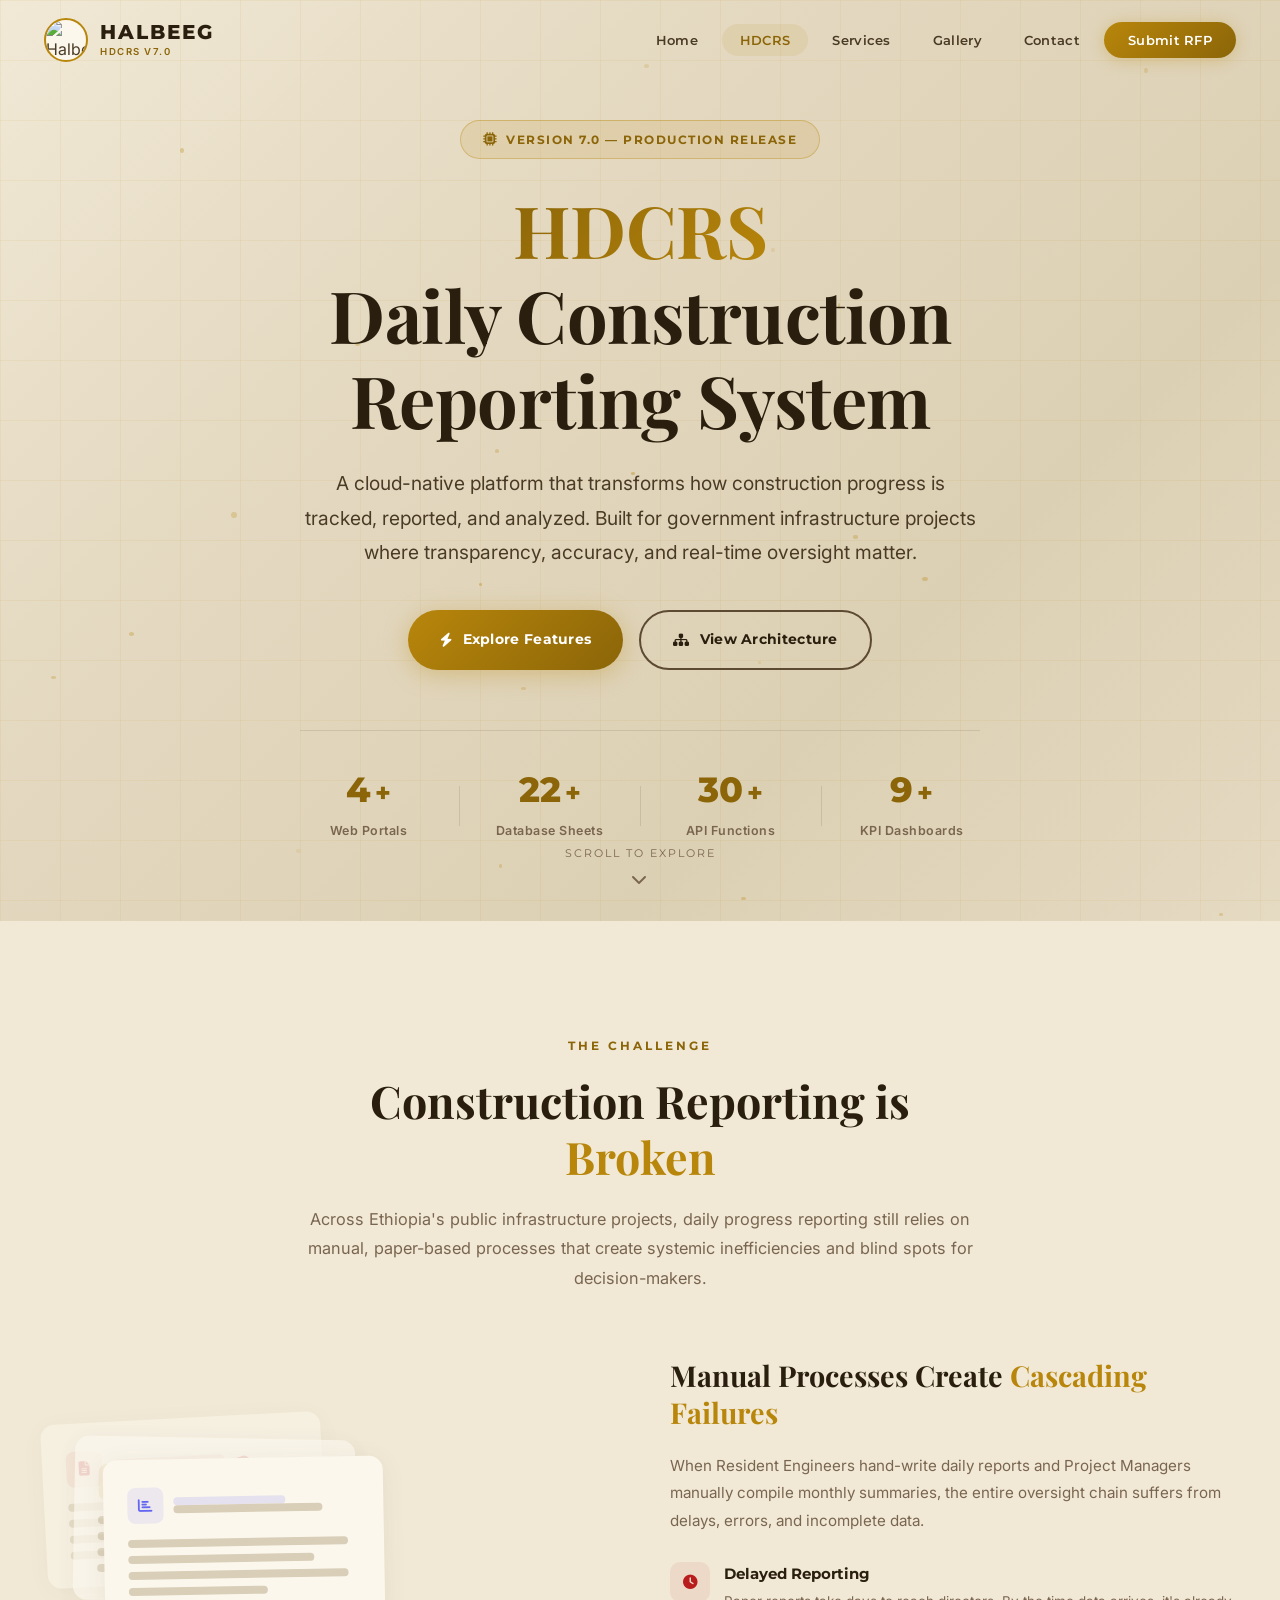
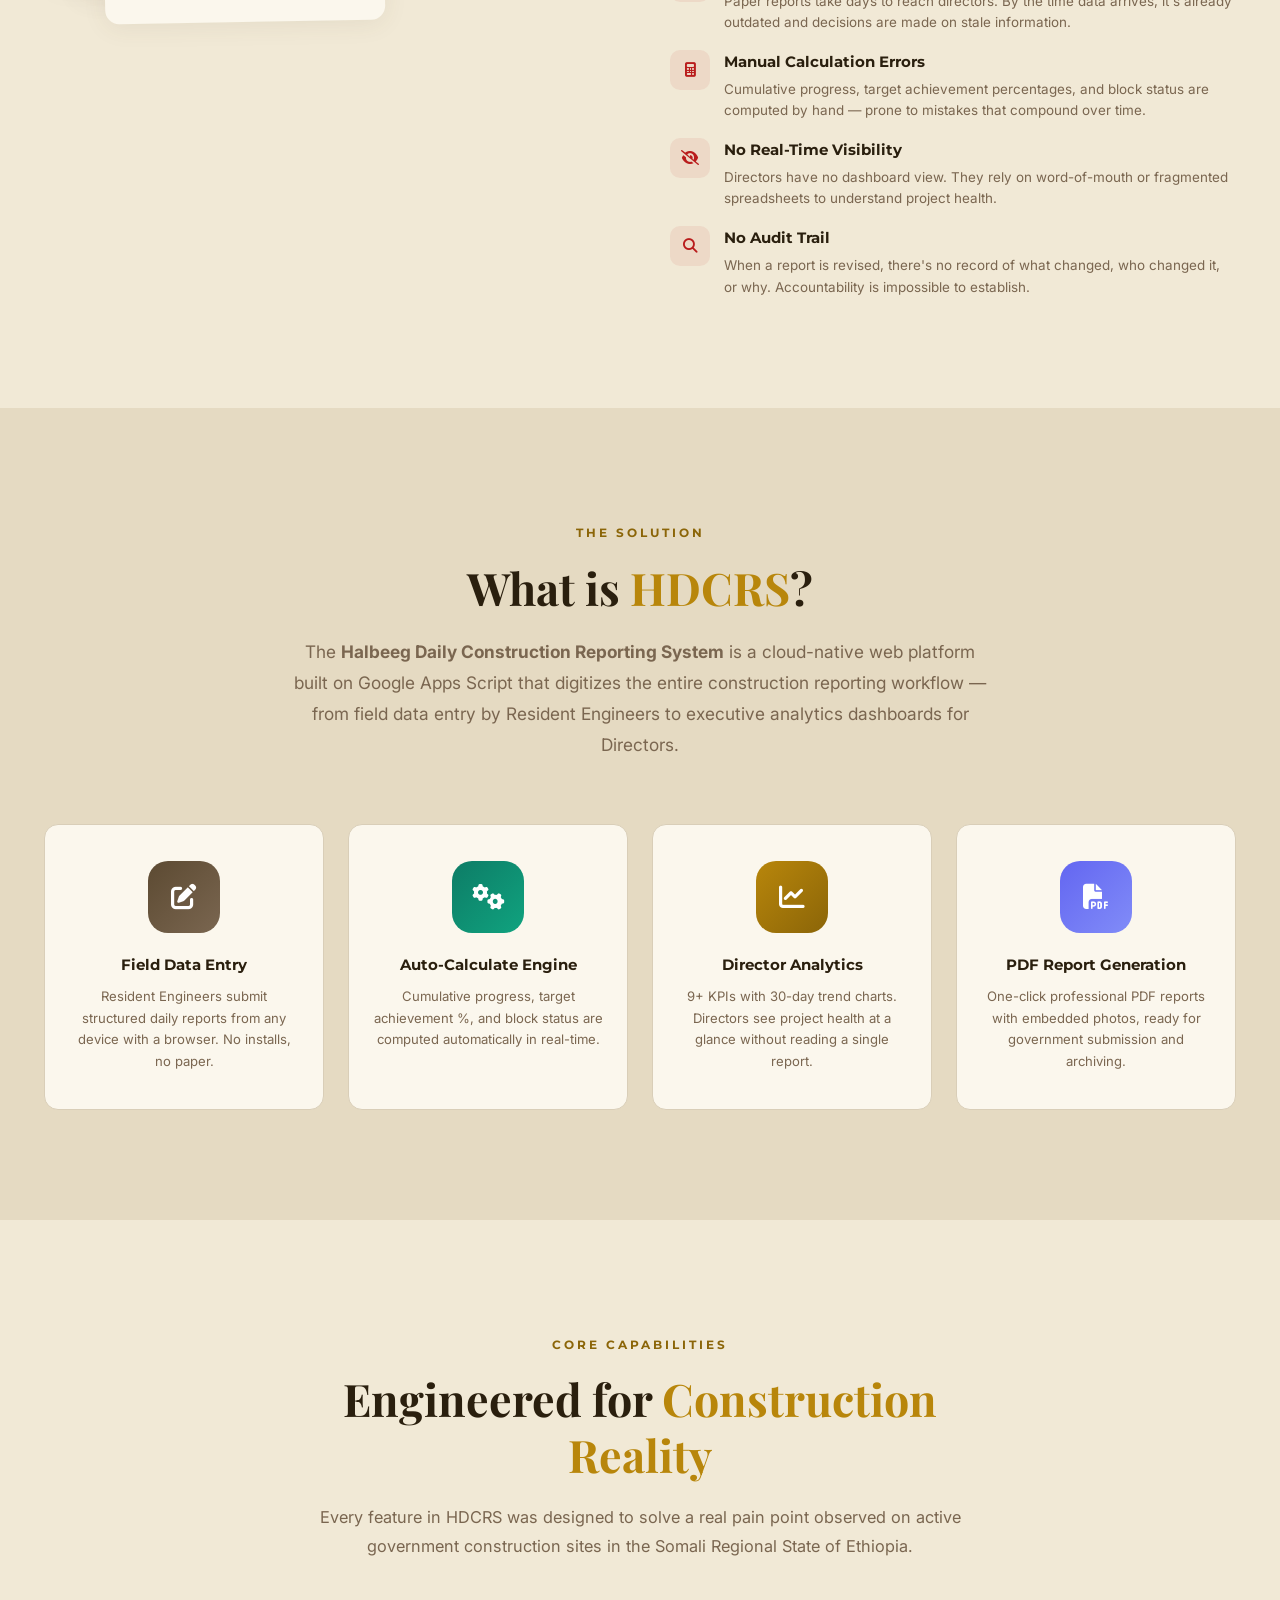
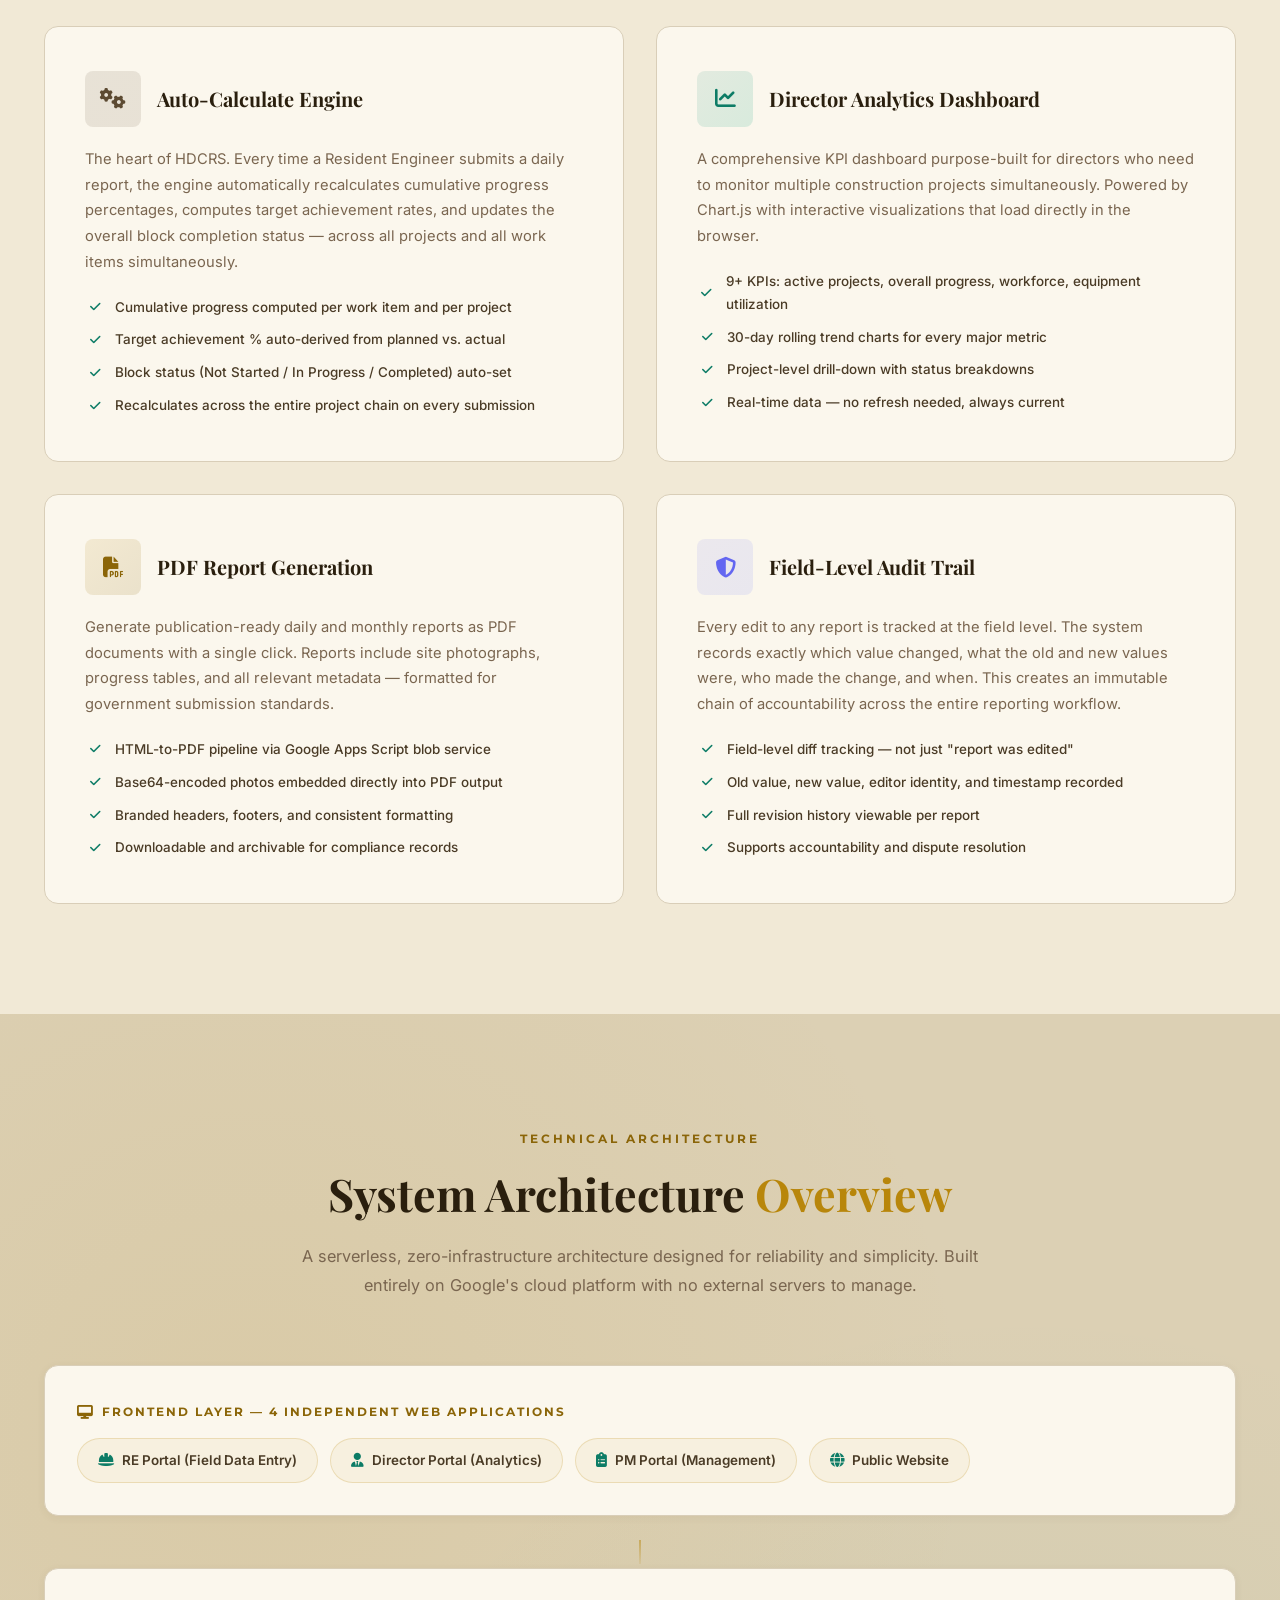
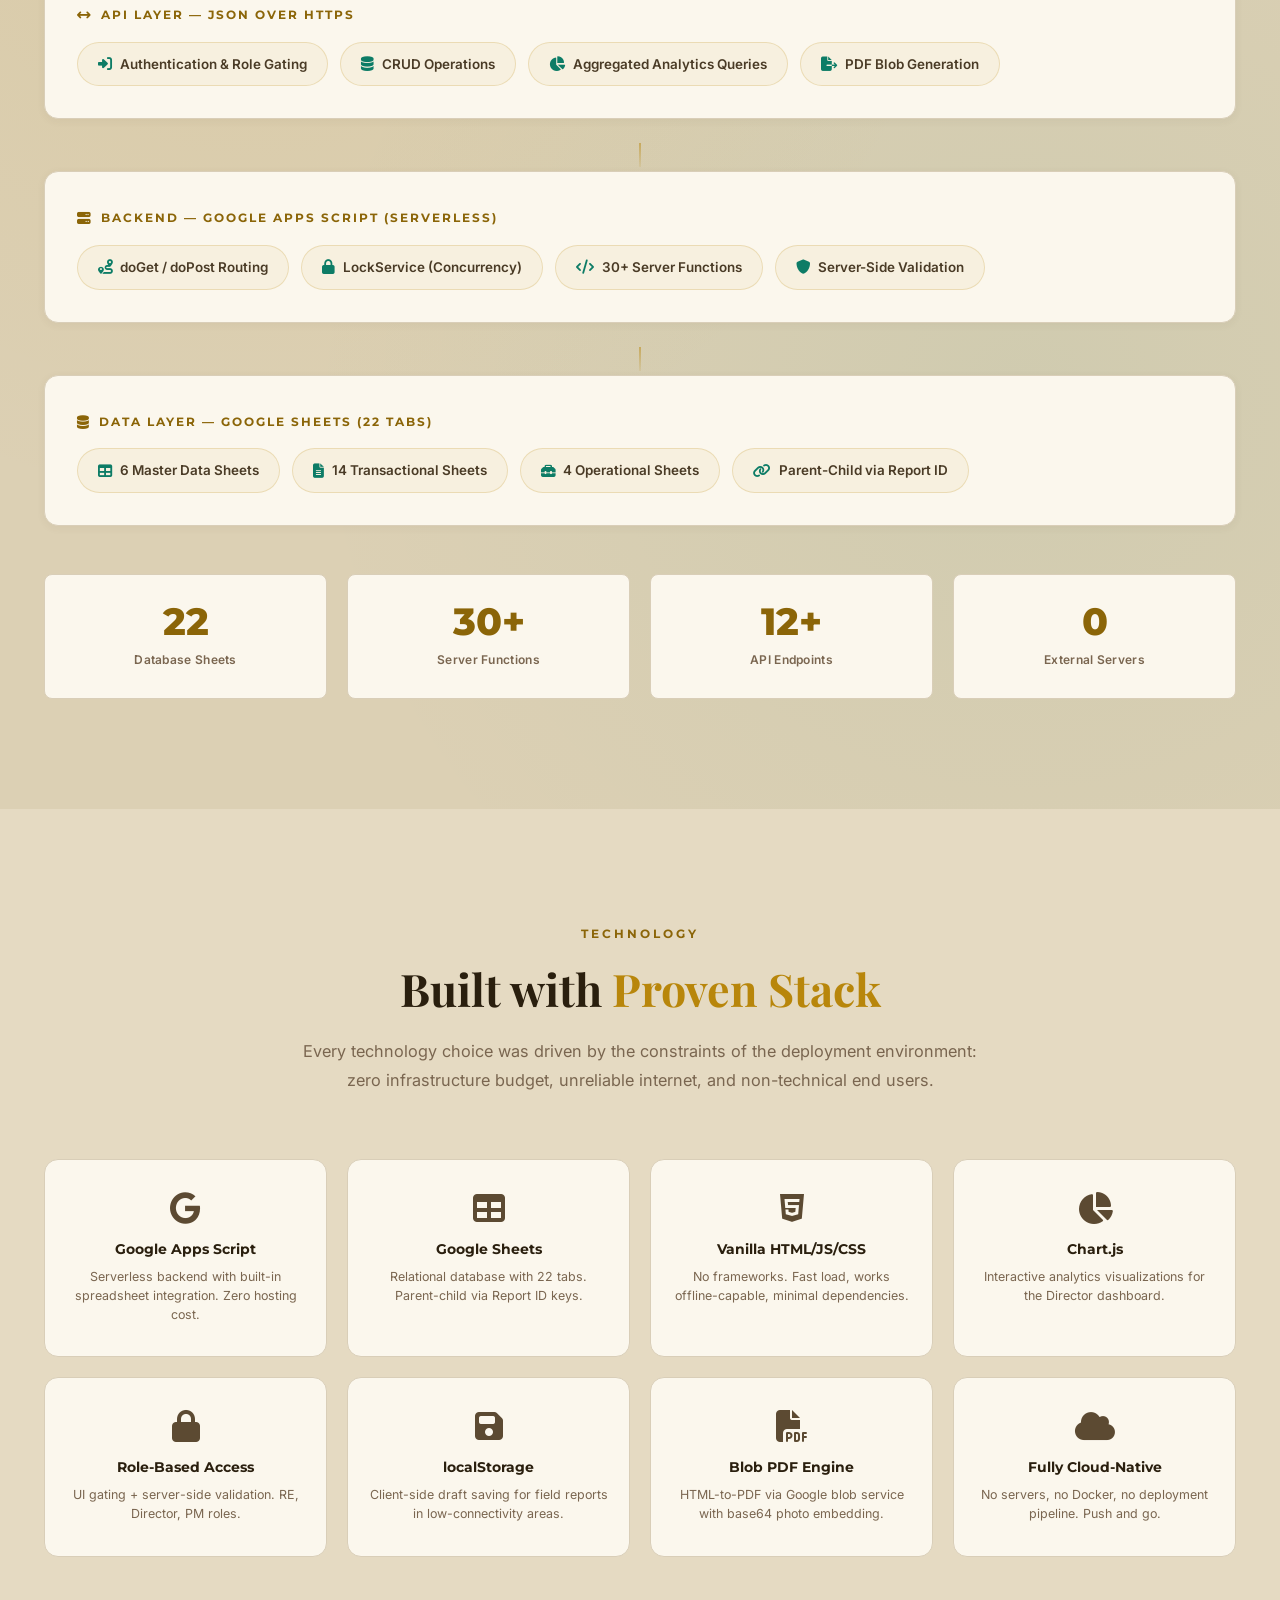
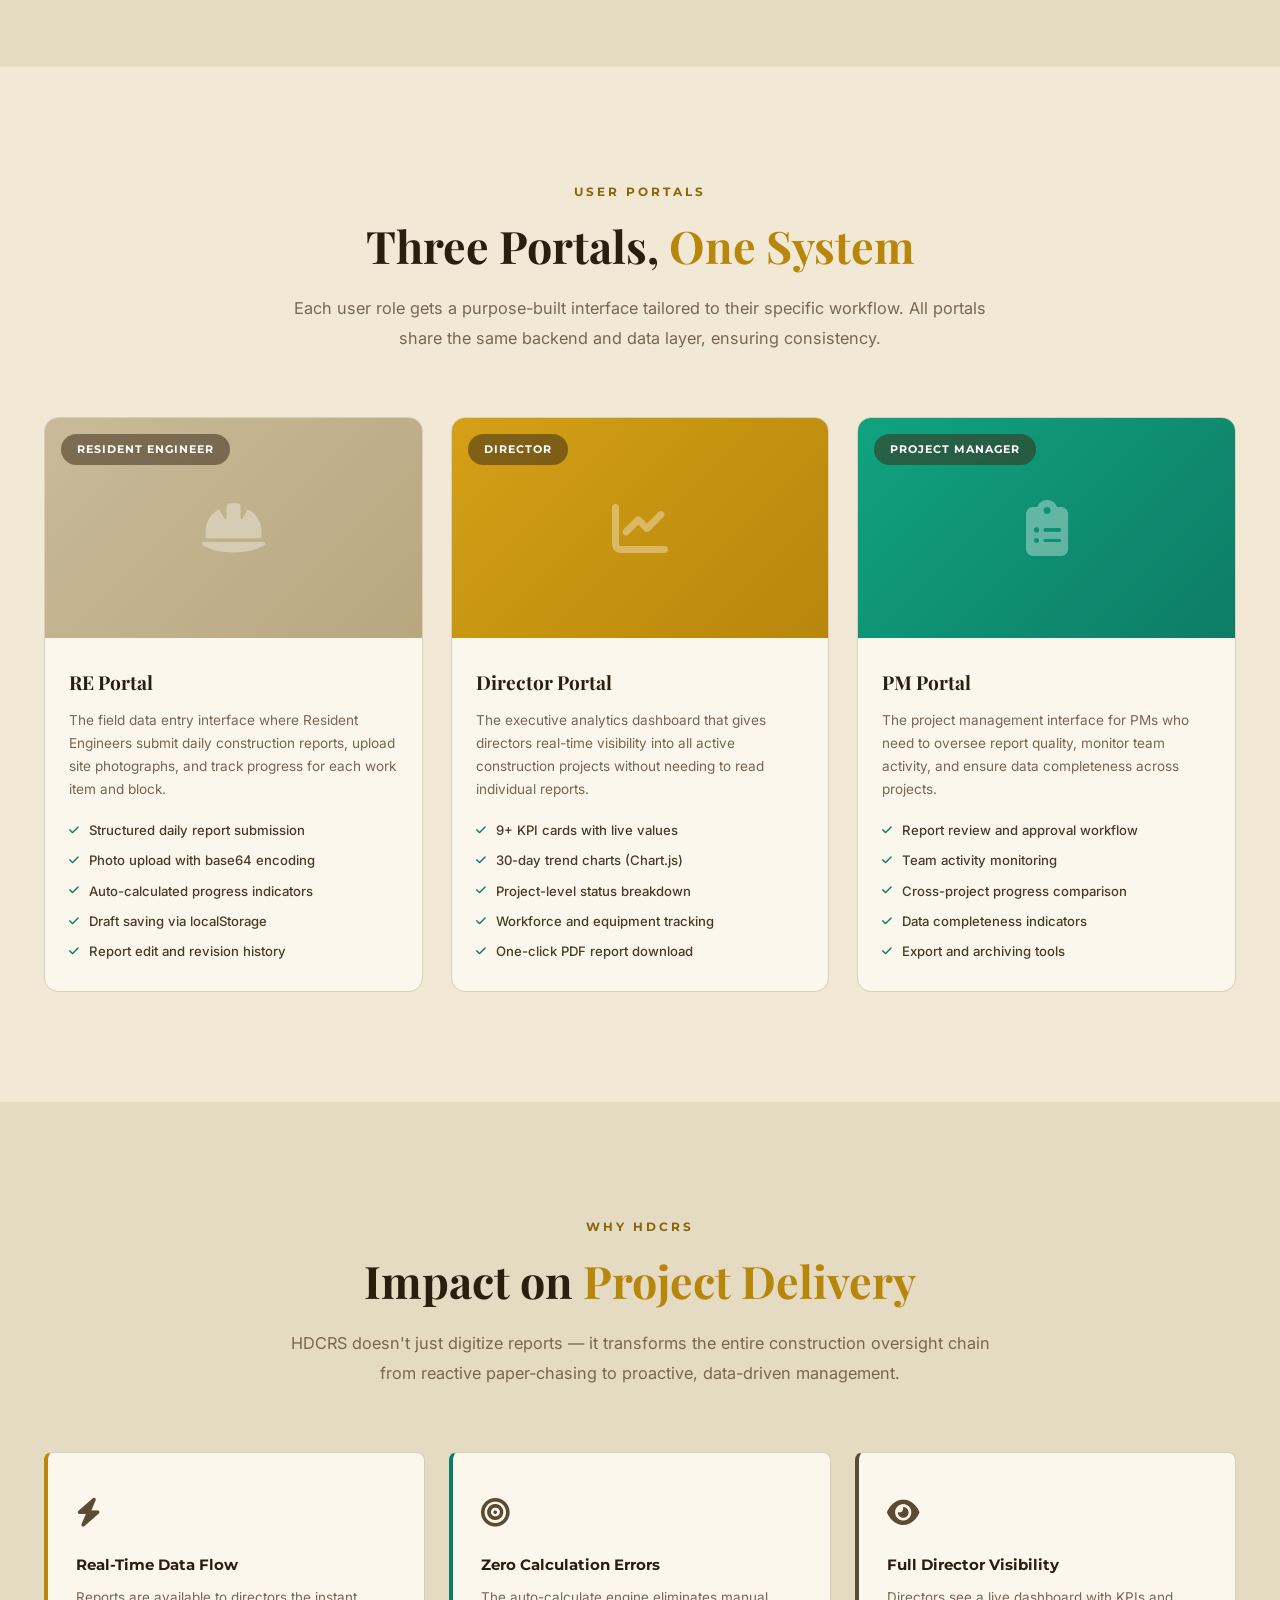
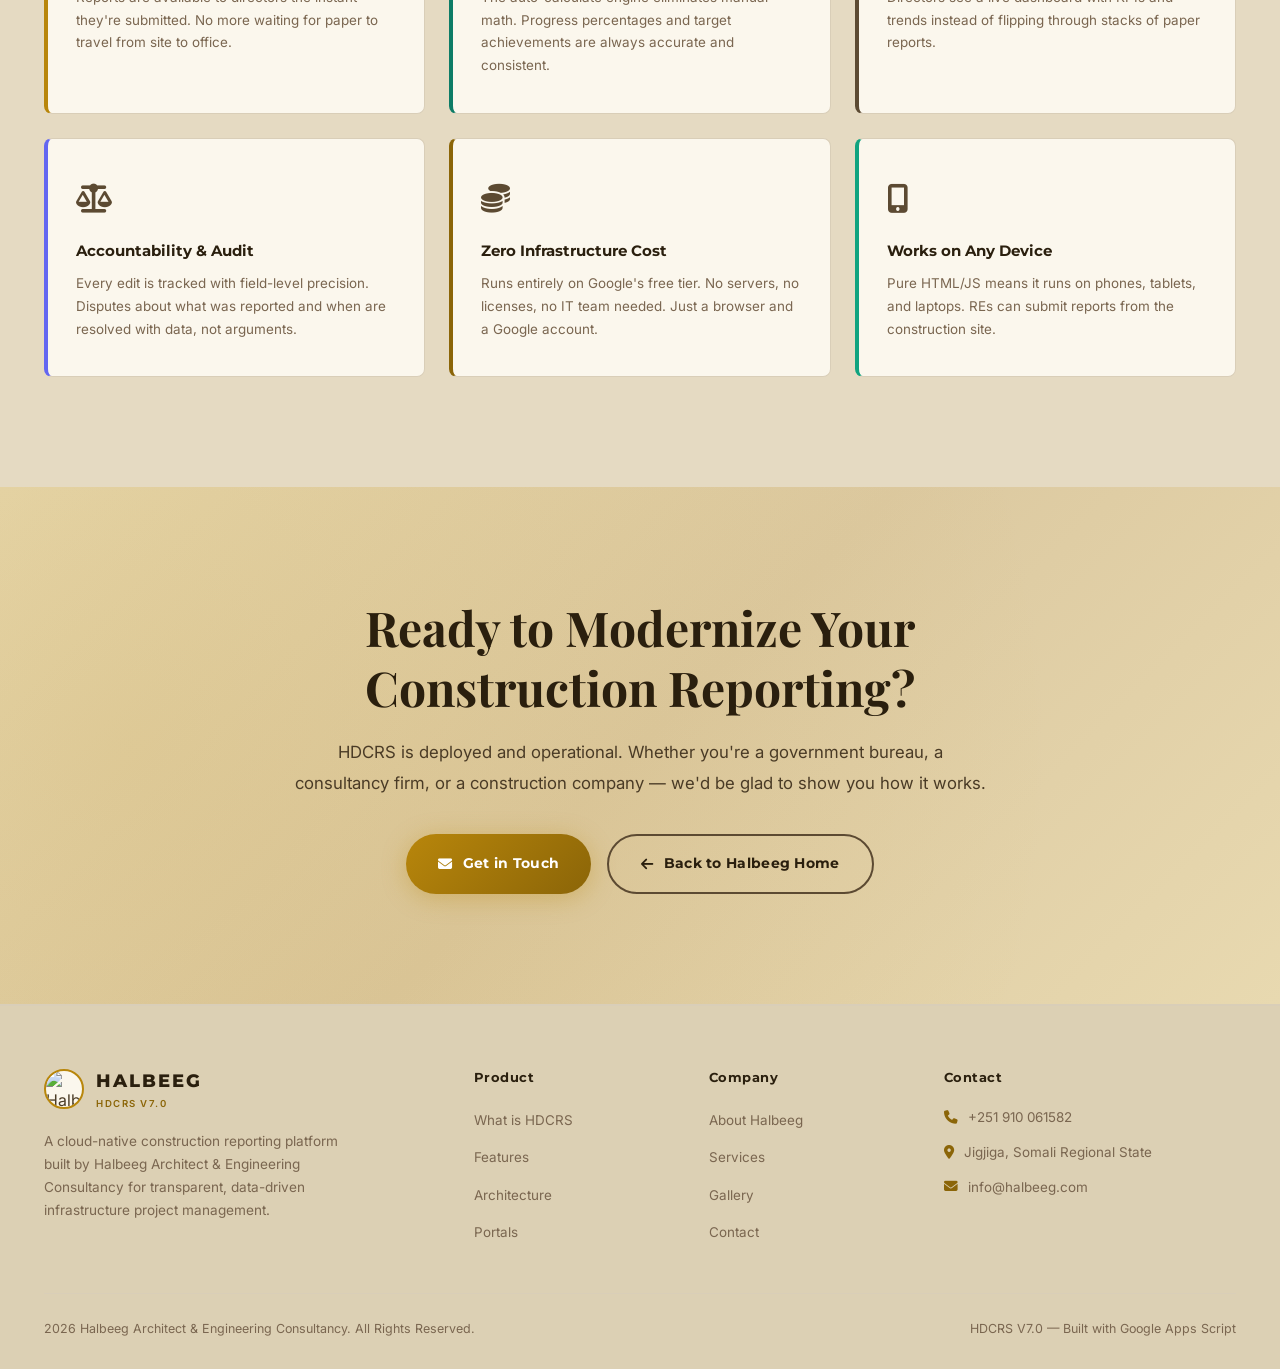
==== commit 15f21275: "Update hdcrs.html" ====
--- a/hdcrs.html
+++ b/hdcrs.html
@@ -1,11 +1,12 @@
+<!-- Version 7.0 -->
 <!DOCTYPE html>
 <html lang="en">
 <head>
   <meta charset="UTF-8">
   <meta name="viewport" content="width=device-width, initial-scale=1.0">
-  <meta name="description" content="HDCRS v4.1 - Halbeeg Daily Construction Reporting System. A cloud-based platform for real-time construction progress tracking, director analytics, PDF reporting, and audit trail management.">
+  <meta name="description" content="HDCRS V7.0 - Halbeeg Daily Construction Reporting System. A cloud-based platform for real-time construction progress tracking, director analytics, PDF reporting, and audit trail management.">
   <meta name="keywords" content="HDCRS, construction reporting, progress tracking, Halbeeg, Google Apps Script, daily report, project management, Ethiopia, Somali Region">
-  <title>HDCRS v4.1 — Halbeeg Daily Construction Reporting System</title>
+  <title>HDCRS V7.0 — Halbeeg Daily Construction Reporting System</title>
   <link rel="preconnect" href="https://fonts.googleapis.com">
   <link rel="preconnect" href="https://fonts.gstatic.com" crossorigin>
   <link href="https://fonts.googleapis.com/css2?family=Inter:wght@300;400;500;600;700&family=Montserrat:wght@500;600;700;800&family=Playfair+Display:wght@400;500;600;700;800&display=swap" rel="stylesheet">
@@ -14,773 +15,153 @@
   <link rel="icon" type="image/png" href="https://raw.githubusercontent.com/halbeeghdcrs-lab/HALBEEG-HDCRS/main/logo.png">
 
   <style>
-    /* ====== HDCRS PAGE-SPECIFIC STYLES ====== */
-
-    /* Hero variant for product page */
-    .hero-product {
-      min-height: 100vh;
+    /* ====== HDCRS PAGE-SPECIFIC STYLES (Warm Beige Edition) ====== */
+    .hero-product { min-height: 100vh; }
+    .hero-product .hero-gradient {
+      background: linear-gradient(135deg, #F1E9D6 0%, #E5DAC2 30%, #DCD0B4 70%, #E5DAC2 100%);
     }
-
-    .hero-product .hero-gradient {
-      background: linear-gradient(135deg, #0B1D35 0%, #14294D 30%, #0D7C66 70%, #0B1D35 100%);
+    .version-badge {
+      display: inline-flex; align-items: center; gap: 8px;
+      background: rgba(184,134,11,0.12); border: 1px solid rgba(184,134,11,0.35);
+      padding: 8px 22px; border-radius: 100px; color: var(--color-accent-dark);
+      font-family: var(--font-accent); font-size: 0.78rem; font-weight: 700;
+      letter-spacing: 1.5px; text-transform: uppercase; margin-bottom: 28px;
     }
-
-    .version-badge {
-      display: inline-flex;
-      align-items: center;
-      gap: 8px;
-      background: rgba(13,124,102,0.15);
-      border: 1px solid rgba(13,124,102,0.3);
-      padding: 8px 22px;
-      border-radius: 100px;
-      color: #10A37F;
-      font-family: var(--font-accent);
-      font-size: 0.78rem;
-      font-weight: 700;
-      letter-spacing: 1.5px;
-      text-transform: uppercase;
-      margin-bottom: 28px;
+    .version-badge i { font-size: 0.85rem; }
+    .hero-product .hero-title { font-size: clamp(2.6rem, 6vw, 4.5rem); color: var(--color-text-dark); }
+    .hero-product .hero-title .highlight {
+      background: linear-gradient(135deg, var(--color-accent-dark), var(--color-accent));
+      -webkit-background-clip: text; -webkit-text-fill-color: transparent; background-clip: text;
     }
-
-    .version-badge i { font-size: 0.85rem; }
-
-    .hero-product .hero-title {
-      font-size: clamp(2.6rem, 6vw, 4.5rem);
+    .problem-section { background: var(--color-bg-light); }
+    .problem-grid { display: grid; grid-template-columns: 1fr 1fr; gap: 60px; align-items: center; }
+    .problem-visual { position: relative; }
+    .problem-card-stack { position: relative; height: 420px; }
+    .problem-paper {
+      position: absolute; background: var(--color-bg-white); border-radius: var(--radius-md);
+      padding: 28px 24px; box-shadow: var(--shadow-md); width: 280px; transition: var(--transition);
     }
-
-    .hero-product .hero-title .highlight {
-      background: linear-gradient(135deg, var(--color-accent-light), var(--color-accent));
-      -webkit-background-clip: text;
-      -webkit-text-fill-color: transparent;
-      background-clip: text;
-    }
-
-    /* Problem Section */
-    .problem-section {
-      background: var(--color-off-white);
-    }
-
-    .problem-grid {
-      display: grid;
-      grid-template-columns: 1fr 1fr;
-      gap: 60px;
-      align-items: center;
-    }
-
-    .problem-visual {
-      position: relative;
-    }
-
-    .problem-card-stack {
-      position: relative;
-      height: 420px;
-    }
-
-    .problem-paper {
-      position: absolute;
-      background: var(--color-white);
-      border-radius: var(--radius-md);
-      padding: 28px 24px;
-      box-shadow: var(--shadow-md);
-      width: 280px;
-      transition: var(--transition);
-    }
-
-    .problem-paper:nth-child(1) {
-      top: 0; left: 0;
-      transform: rotate(-3deg);
-      opacity: 0.5;
-      z-index: 1;
-    }
-    .problem-paper:nth-child(2) {
-      top: 20px; left: 30px;
-      transform: rotate(1deg);
-      opacity: 0.7;
-      z-index: 2;
-    }
-    .problem-paper:nth-child(3) {
-      top: 40px; left: 60px;
-      transform: rotate(-1deg);
-      z-index: 3;
-    }
-
-    .problem-paper-header {
-      display: flex;
-      align-items: center;
-      gap: 10px;
-      margin-bottom: 16px;
-    }
-
-    .problem-paper-icon {
-      width: 36px;
-      height: 36px;
-      border-radius: 8px;
-      display: flex;
-      align-items: center;
-      justify-content: center;
-      font-size: 0.9rem;
-    }
-
-    .problem-paper-lines {
-      display: flex;
-      flex-direction: column;
-      gap: 8px;
-    }
-
-    .paper-line {
-      height: 8px;
-      border-radius: 4px;
-      background: var(--color-light-gray);
-    }
-
+    .problem-paper:nth-child(1) { top: 0; left: 0; transform: rotate(-3deg); opacity: 0.5; z-index: 1; }
+    .problem-paper:nth-child(2) { top: 20px; left: 30px; transform: rotate(1deg); opacity: 0.7; z-index: 2; }
+    .problem-paper:nth-child(3) { top: 40px; left: 60px; transform: rotate(-1deg); z-index: 3; }
+    .problem-paper-header { display: flex; align-items: center; gap: 10px; margin-bottom: 16px; }
+    .problem-paper-icon { width: 36px; height: 36px; border-radius: 8px; display: flex; align-items: center; justify-content: center; font-size: 0.9rem; }
+    .problem-paper-lines { display: flex; flex-direction: column; gap: 8px; }
+    .paper-line { height: 8px; border-radius: 4px; background: var(--color-light-gray); }
     .paper-line.short { width: 60%; }
     .paper-line.medium { width: 80%; }
     .paper-line.long { width: 95%; }
-
     .problem-paper .error-stamp {
-      position: absolute;
-      top: 50%; left: 50%;
-      transform: translate(-50%, -50%) rotate(-15deg);
-      border: 3px solid var(--color-error);
-      color: var(--color-error);
-      font-family: var(--font-accent);
-      font-weight: 800;
-      font-size: 1.1rem;
-      padding: 6px 20px;
-      border-radius: 6px;
-      opacity: 0.7;
-      text-transform: uppercase;
-      letter-spacing: 2px;
+      position: absolute; top: 50%; left: 50%; transform: translate(-50%, -50%) rotate(-15deg);
+      border: 3px solid var(--color-error); color: var(--color-error);
+      font-family: var(--font-accent); font-weight: 800; font-size: 1.1rem;
+      padding: 6px 20px; border-radius: 6px; opacity: 0.75; text-transform: uppercase;
+      letter-spacing: 2px; background: rgba(255,255,255,0.6);
     }
-
-    .problem-text h3 {
-      font-family: var(--font-heading);
-      font-size: 1.8rem;
-      font-weight: 700;
-      color: var(--color-text-dark);
-      margin-bottom: 20px;
-      line-height: 1.3;
-    }
-
-    .problem-list {
-      display: flex;
-      flex-direction: column;
-      gap: 16px;
-      margin-top: 28px;
-    }
-
-    .problem-item {
-      display: flex;
-      gap: 14px;
-      align-items: flex-start;
-    }
-
-    .problem-item-icon {
-      width: 40px;
-      height: 40px;
-      min-width: 40px;
-      background: rgba(220,38,38,0.08);
-      border-radius: 10px;
-      display: flex;
-      align-items: center;
-      justify-content: center;
-      color: var(--color-error);
-      font-size: 0.9rem;
-    }
-
-    .problem-item h4 {
-      font-family: var(--font-accent);
-      font-size: 0.92rem;
-      font-weight: 700;
-      color: var(--color-text-dark);
-      margin-bottom: 4px;
-    }
-
-    .problem-item p {
-      font-size: 0.84rem;
-      color: var(--color-text-muted);
-      line-height: 1.6;
-    }
-
-    /* Solution / What is HDCRS */
-    .solution-intro {
-      background: var(--color-white);
-    }
-
-    .solution-intro-content {
-      max-width: 900px;
-      margin: 0 auto;
-      text-align: center;
-    }
-
-    .solution-intro-content .section-desc {
-      max-width: 800px;
-      margin: 0 auto 48px;
-      font-size: 1.08rem;
-    }
-
-    .hdcrs-pillars {
-      display: grid;
-      grid-template-columns: repeat(4, 1fr);
-      gap: 24px;
-    }
-
-    .pillar-card {
-      text-align: center;
-      padding: 36px 24px;
-      background: var(--color-off-white);
-      border: 1px solid var(--color-light-gray);
-      border-radius: var(--radius-md);
-      transition: var(--transition);
-    }
-
-    .pillar-card:hover {
-      transform: translateY(-8px);
-      box-shadow: var(--shadow-lg);
-      border-color: transparent;
-    }
-
-    .pillar-icon-wrap {
-      width: 72px;
-      height: 72px;
-      border-radius: 20px;
-      display: flex;
-      align-items: center;
-      justify-content: center;
-      margin: 0 auto 20px;
-      transition: var(--transition);
-    }
-
-    .pillar-icon-wrap i {
-      font-size: 1.6rem;
-      color: var(--color-white);
-    }
-
-    .pillar-card:nth-child(1) .pillar-icon-wrap { background: linear-gradient(135deg, #14294D, #1E3A5F); }
-    .pillar-card:nth-child(2) .pillar-icon-wrap { background: linear-gradient(135deg, #0D7C66, #10A37F); }
-    .pillar-card:nth-child(3) .pillar-icon-wrap { background: linear-gradient(135deg, #C49A2A, #A07D1E); }
+    .problem-text h3 { font-family: var(--font-heading); font-size: 1.8rem; font-weight: 700; color: var(--color-text-dark); margin-bottom: 20px; line-height: 1.3; }
+    .problem-list { display: flex; flex-direction: column; gap: 16px; margin-top: 28px; }
+    .problem-item { display: flex; gap: 14px; align-items: flex-start; }
+    .problem-item-icon { width: 40px; height: 40px; min-width: 40px; background: rgba(185,28,28,0.08); border-radius: 10px; display: flex; align-items: center; justify-content: center; color: var(--color-error); font-size: 0.9rem; }
+    .problem-item h4 { font-family: var(--font-accent); font-size: 0.92rem; font-weight: 700; color: var(--color-text-dark); margin-bottom: 4px; }
+    .problem-item p { font-size: 0.84rem; color: var(--color-text-muted); line-height: 1.6; }
+    .solution-intro { background: var(--color-bg-base); }
+    .solution-intro-content { max-width: 900px; margin: 0 auto; text-align: center; }
+    .solution-intro-content .section-desc { max-width: 800px; margin: 0 auto 48px; font-size: 1.08rem; }
+    .hdcrs-pillars { display: grid; grid-template-columns: repeat(4, 1fr); gap: 24px; }
+    .pillar-card { text-align: center; padding: 36px 24px; background: var(--color-bg-white); border: 1px solid var(--color-light-gray); border-radius: var(--radius-md); transition: var(--transition); }
+    .pillar-card:hover { transform: translateY(-8px); box-shadow: var(--shadow-lg); border-color: transparent; }
+    .pillar-icon-wrap { width: 72px; height: 72px; border-radius: 20px; display: flex; align-items: center; justify-content: center; margin: 0 auto 20px; transition: var(--transition); }
+    .pillar-icon-wrap i { font-size: 1.6rem; color: var(--color-white); }
+    .pillar-card:nth-child(1) .pillar-icon-wrap { background: linear-gradient(135deg, var(--color-primary), var(--color-primary-light)); }
+    .pillar-card:nth-child(2) .pillar-icon-wrap { background: linear-gradient(135deg, var(--color-teal), var(--color-teal-light)); }
+    .pillar-card:nth-child(3) .pillar-icon-wrap { background: linear-gradient(135deg, var(--color-accent), var(--color-accent-dark)); }
     .pillar-card:nth-child(4) .pillar-icon-wrap { background: linear-gradient(135deg, #6366F1, #818CF8); }
-
-    .pillar-card h4 {
-      font-family: var(--font-accent);
-      font-size: 0.92rem;
-      font-weight: 700;
-      color: var(--color-text-dark);
-      margin-bottom: 8px;
-    }
-
-    .pillar-card p {
-      font-size: 0.82rem;
-      color: var(--color-text-muted);
-      line-height: 1.65;
-    }
-
-    /* Features Deep-Dive */
-    .features-section {
-      background: var(--color-off-white);
-    }
-
-    .features-grid {
-      display: grid;
-      grid-template-columns: 1fr 1fr;
-      gap: 32px;
-    }
-
-    .feature-card {
-      background: var(--color-white);
-      border: 1px solid var(--color-light-gray);
-      border-radius: var(--radius-md);
-      padding: 44px 40px;
-      transition: var(--transition);
-      position: relative;
-      overflow: hidden;
-    }
-
-    .feature-card::before {
-      content: '';
-      position: absolute;
-      top: 0; left: 0;
-      width: 100%; height: 4px;
-      background: linear-gradient(90deg, var(--color-accent), var(--color-teal));
-      transform: scaleX(0);
-      transform-origin: left;
-      transition: transform 0.5s ease;
-    }
-
-    .feature-card:hover::before {
-      transform: scaleX(1);
-    }
-
-    .feature-card:hover {
-      transform: translateY(-6px);
-      box-shadow: var(--shadow-lg);
-      border-color: transparent;
-    }
-
-    .feature-header {
-      display: flex;
-      align-items: center;
-      gap: 16px;
-      margin-bottom: 20px;
-    }
-
-    .feature-icon-box {
-      width: 56px;
-      height: 56px;
-      min-width: 56px;
-      border-radius: var(--radius-sm);
-      display: flex;
-      align-items: center;
-      justify-content: center;
-      font-size: 1.3rem;
-      transition: var(--transition);
-    }
-
-    .feature-card:nth-child(1) .feature-icon-box { background: linear-gradient(135deg, rgba(20,41,77,0.1), rgba(30,58,95,0.15)); color: var(--color-primary); }
+    .pillar-card h4 { font-family: var(--font-accent); font-size: 0.92rem; font-weight: 700; color: var(--color-text-dark); margin-bottom: 8px; }
+    .pillar-card p { font-size: 0.82rem; color: var(--color-text-muted); line-height: 1.65; }
+    .features-section { background: var(--color-bg-light); }
+    .features-grid { display: grid; grid-template-columns: 1fr 1fr; gap: 32px; }
+    .feature-card { background: var(--color-bg-white); border: 1px solid var(--color-light-gray); border-radius: var(--radius-md); padding: 44px 40px; transition: var(--transition); position: relative; overflow: hidden; }
+    .feature-card::before { content: ''; position: absolute; top: 0; left: 0; width: 100%; height: 4px; background: linear-gradient(90deg, var(--color-accent), var(--color-teal)); transform: scaleX(0); transform-origin: left; transition: transform 0.5s ease; }
+    .feature-card:hover::before { transform: scaleX(1); }
+    .feature-card:hover { transform: translateY(-6px); box-shadow: var(--shadow-lg); border-color: transparent; }
+    .feature-header { display: flex; align-items: center; gap: 16px; margin-bottom: 20px; }
+    .feature-icon-box { width: 56px; height: 56px; min-width: 56px; border-radius: var(--radius-sm); display: flex; align-items: center; justify-content: center; font-size: 1.3rem; transition: var(--transition); }
+    .feature-card:nth-child(1) .feature-icon-box { background: linear-gradient(135deg, rgba(92,74,50,0.12), rgba(122,102,80,0.15)); color: var(--color-primary); }
     .feature-card:nth-child(2) .feature-icon-box { background: linear-gradient(135deg, rgba(13,124,102,0.1), rgba(16,163,127,0.15)); color: var(--color-teal); }
-    .feature-card:nth-child(3) .feature-icon-box { background: linear-gradient(135deg, rgba(196,154,42,0.1), rgba(160,125,30,0.15)); color: var(--color-accent-dark); }
+    .feature-card:nth-child(3) .feature-icon-box { background: linear-gradient(135deg, rgba(184,134,11,0.12), rgba(139,101,8,0.15)); color: var(--color-accent-dark); }
     .feature-card:nth-child(4) .feature-icon-box { background: linear-gradient(135deg, rgba(99,102,241,0.1), rgba(129,140,248,0.15)); color: #6366F1; }
-
-    .feature-card:hover .feature-icon-box {
-      background: linear-gradient(135deg, var(--color-primary), var(--color-primary-light));
-      color: var(--color-accent);
-    }
-
-    .feature-header h3 {
-      font-family: var(--font-heading);
-      font-size: 1.25rem;
-      font-weight: 700;
-      color: var(--color-text-dark);
-    }
-
-    .feature-card > p {
-      font-size: 0.92rem;
-      color: var(--color-text-muted);
-      line-height: 1.75;
-      margin-bottom: 20px;
-    }
-
-    .feature-highlights {
-      display: flex;
-      flex-direction: column;
-      gap: 10px;
-    }
-
-    .feature-highlight-item {
-      display: flex;
-      align-items: center;
-      gap: 10px;
-      font-size: 0.84rem;
-      color: var(--color-text-body);
-      font-weight: 500;
-    }
-
-    .feature-highlight-item i {
-      color: var(--color-teal);
-      font-size: 0.75rem;
-      width: 20px;
-      text-align: center;
-    }
-
-    /* Architecture Section */
-    .arch-section {
-      background: var(--color-primary-dark);
-      position: relative;
-      overflow: hidden;
-    }
-
-    .arch-section .section-title { color: var(--color-white); }
-    .arch-section .section-desc { color: rgba(255,255,255,0.6); }
-    .arch-section .tag-light { color: var(--color-accent-light); }
-
-    .arch-bg {
-      position: absolute;
-      top: 0; left: 0;
-      width: 100%; height: 100%;
-      background:
-        radial-gradient(ellipse at 20% 30%, rgba(196,154,42,0.05) 0%, transparent 50%),
-        radial-gradient(ellipse at 80% 70%, rgba(13,124,102,0.05) 0%, transparent 50%);
-    }
-
-    .arch-diagram {
-      position: relative;
-      z-index: 2;
-    }
-
-    .arch-layer {
-      background: rgba(255,255,255,0.04);
-      border: 1px solid rgba(255,255,255,0.08);
-      border-radius: var(--radius-md);
-      padding: 32px;
-      margin-bottom: 20px;
-      backdrop-filter: blur(10px);
-      transition: var(--transition);
-    }
-
-    .arch-layer:hover {
-      background: rgba(255,255,255,0.07);
-      border-color: rgba(196,154,42,0.2);
-    }
-
-    .arch-layer-label {
-      display: inline-flex;
-      align-items: center;
-      gap: 8px;
-      font-family: var(--font-accent);
-      font-size: 0.72rem;
-      font-weight: 700;
-      text-transform: uppercase;
-      letter-spacing: 2px;
-      color: var(--color-accent);
-      margin-bottom: 16px;
-    }
-
+    .feature-card:hover .feature-icon-box { background: linear-gradient(135deg, var(--color-accent), var(--color-accent-dark)); color: var(--color-white); }
+    .feature-header h3 { font-family: var(--font-heading); font-size: 1.25rem; font-weight: 700; color: var(--color-text-dark); }
+    .feature-card > p { font-size: 0.92rem; color: var(--color-text-muted); line-height: 1.75; margin-bottom: 20px; }
+    .feature-highlights { display: flex; flex-direction: column; gap: 10px; }
+    .feature-highlight-item { display: flex; align-items: center; gap: 10px; font-size: 0.84rem; color: var(--color-text-body); font-weight: 500; }
+    .feature-highlight-item i { color: var(--color-teal); font-size: 0.75rem; width: 20px; text-align: center; }
+    .arch-section { background: var(--color-bg-alt); position: relative; overflow: hidden; }
+    .arch-section .section-title { color: var(--color-text-dark); }
+    .arch-section .section-desc { color: var(--color-text-muted); }
+    .arch-section .tag-light { color: var(--color-accent-dark); }
+    .arch-bg { position: absolute; top: 0; left: 0; width: 100%; height: 100%; background: radial-gradient(ellipse at 20% 30%, rgba(184,134,11,0.08) 0%, transparent 50%), radial-gradient(ellipse at 80% 70%, rgba(13,124,102,0.06) 0%, transparent 50%); }
+    .arch-diagram { position: relative; z-index: 2; }
+    .arch-layer { background: var(--color-bg-white); border: 1px solid var(--color-light-gray); border-radius: var(--radius-md); padding: 32px; margin-bottom: 20px; transition: var(--transition); box-shadow: var(--shadow-sm); }
+    .arch-layer:hover { background: var(--color-bg-light); border-color: var(--color-accent); box-shadow: var(--shadow-md); }
+    .arch-layer-label { display: inline-flex; align-items: center; gap: 8px; font-family: var(--font-accent); font-size: 0.72rem; font-weight: 700; text-transform: uppercase; letter-spacing: 2px; color: var(--color-accent-dark); margin-bottom: 16px; }
     .arch-layer-label i { font-size: 0.85rem; }
-
-    .arch-items {
-      display: flex;
-      flex-wrap: wrap;
-      gap: 12px;
-    }
-
-    .arch-item {
-      display: flex;
-      align-items: center;
-      gap: 8px;
-      background: rgba(255,255,255,0.06);
-      border: 1px solid rgba(255,255,255,0.08);
-      border-radius: 100px;
-      padding: 10px 20px;
-      font-size: 0.84rem;
-      color: rgba(255,255,255,0.8);
-      font-weight: 500;
-      transition: var(--transition);
-    }
-
-    .arch-item:hover {
-      background: rgba(255,255,255,0.1);
-      border-color: rgba(196,154,42,0.3);
-      color: var(--color-white);
-    }
-
-    .arch-item i {
-      color: var(--color-teal);
-      font-size: 0.9rem;
-    }
-
-    .arch-connector {
-      display: flex;
-      justify-content: center;
-      padding: 4px 0;
-    }
-
-    .arch-connector-line {
-      width: 2px;
-      height: 24px;
-      background: linear-gradient(180deg, rgba(196,154,42,0.4), rgba(196,154,42,0.1));
-    }
-
-    .arch-connector i {
-      color: var(--color-accent);
-      font-size: 0.8rem;
-      opacity: 0.5;
-    }
-
-    /* Tech Stack */
-    .tech-section {
-      background: var(--color-white);
-    }
-
-    .tech-grid {
-      display: grid;
-      grid-template-columns: repeat(4, 1fr);
-      gap: 20px;
-    }
-
-    .tech-card {
-      text-align: center;
-      padding: 32px 20px;
-      border: 1px solid var(--color-light-gray);
-      border-radius: var(--radius-md);
-      transition: var(--transition);
-    }
-
-    .tech-card:hover {
-      transform: translateY(-4px);
-      box-shadow: var(--shadow-md);
-      border-color: var(--color-accent);
-    }
-
-    .tech-card i {
-      font-size: 2rem;
-      color: var(--color-primary);
-      margin-bottom: 14px;
-      display: block;
-      transition: var(--transition);
-    }
-
-    .tech-card:hover i { color: var(--color-accent); }
-
-    .tech-card h4 {
-      font-family: var(--font-accent);
-      font-size: 0.88rem;
-      font-weight: 700;
-      color: var(--color-text-dark);
-      margin-bottom: 6px;
-    }
-
-    .tech-card p {
-      font-size: 0.78rem;
-      color: var(--color-text-muted);
-      line-height: 1.5;
-    }
-
-    /* Portals Preview */
-    .portals-section {
-      background: var(--color-off-white);
-    }
-
-    .portals-grid {
-      display: grid;
-      grid-template-columns: repeat(3, 1fr);
-      gap: 28px;
-    }
-
-    .portal-card {
-      background: var(--color-white);
-      border: 1px solid var(--color-light-gray);
-      border-radius: var(--radius-md);
-      overflow: hidden;
-      transition: var(--transition);
-    }
-
-    .portal-card:hover {
-      transform: translateY(-8px);
-      box-shadow: var(--shadow-xl);
-      border-color: transparent;
-    }
-
-    .portal-preview {
-      height: 220px;
-      position: relative;
-      overflow: hidden;
-    }
-
-    .portal-preview-bg {
-      width: 100%;
-      height: 100%;
-      display: flex;
-      align-items: center;
-      justify-content: center;
-    }
-
-    .portal-card:nth-child(1) .portal-preview-bg { background: linear-gradient(135deg, #14294D, #1E3A5F); }
-    .portal-card:nth-child(2) .portal-preview-bg { background: linear-gradient(135deg, #0D7C66, #0B1D35); }
-    .portal-card:nth-child(3) .portal-preview-bg { background: linear-gradient(135deg, #C49A2A, #14294D); }
-
-    .portal-preview-icon {
-      font-size: 3.5rem;
-      color: rgba(255,255,255,0.15);
-    }
-
-    .portal-role-badge {
-      position: absolute;
-      top: 16px;
-      left: 16px;
-      padding: 6px 16px;
-      border-radius: 100px;
-      font-family: var(--font-accent);
-      font-size: 0.68rem;
-      font-weight: 700;
-      text-transform: uppercase;
-      letter-spacing: 1px;
-      color: var(--color-white);
-      backdrop-filter: blur(10px);
-    }
-
-    .portal-card:nth-child(1) .portal-role-badge { background: rgba(20,41,77,0.7); }
-    .portal-card:nth-child(2) .portal-role-badge { background: rgba(13,124,102,0.7); }
-    .portal-card:nth-child(3) .portal-role-badge { background: rgba(196,154,42,0.7); }
-
-    .portal-info {
-      padding: 28px 24px;
-    }
-
-    .portal-info h3 {
-      font-family: var(--font-heading);
-      font-size: 1.2rem;
-      font-weight: 700;
-      color: var(--color-text-dark);
-      margin-bottom: 10px;
-    }
-
-    .portal-info p {
-      font-size: 0.85rem;
-      color: var(--color-text-muted);
-      line-height: 1.7;
-      margin-bottom: 18px;
-    }
-
-    .portal-features-list {
-      display: flex;
-      flex-direction: column;
-      gap: 8px;
-    }
-
-    .portal-features-list li {
-      display: flex;
-      align-items: center;
-      gap: 10px;
-      font-size: 0.82rem;
-      color: var(--color-text-body);
-      font-weight: 500;
-    }
-
-    .portal-features-list li i {
-      color: var(--color-teal);
-      font-size: 0.7rem;
-    }
-
-    /* Benefits Section */
-    .benefits-section {
-      background: var(--color-white);
-    }
-
-    .benefits-grid {
-      display: grid;
-      grid-template-columns: repeat(3, 1fr);
-      gap: 24px;
-    }
-
-    .benefit-card {
-      padding: 36px 28px;
-      border-left: 4px solid transparent;
-      border-radius: var(--radius-sm);
-      transition: var(--transition);
-    }
-
-    .benefit-card:nth-child(1) { border-left-color: var(--color-accent); background: rgba(196,154,42,0.03); }
-    .benefit-card:nth-child(2) { border-left-color: var(--color-teal); background: rgba(13,124,102,0.03); }
-    .benefit-card:nth-child(3) { border-left-color: var(--color-primary); background: rgba(20,41,77,0.03); }
-    .benefit-card:nth-child(4) { border-left-color: #6366F1; background: rgba(99,102,241,0.03); }
-    .benefit-card:nth-child(5) { border-left-color: var(--color-accent-dark); background: rgba(160,125,30,0.03); }
-    .benefit-card:nth-child(6) { border-left-color: var(--color-teal-light); background: rgba(16,163,127,0.03); }
-
-    .benefit-card:hover {
-      transform: translateX(6px);
-    }
-
-    .benefit-card .benefit-icon {
-      font-size: 1.8rem;
-      color: var(--color-primary);
-      margin-bottom: 14px;
-    }
-
-    .benefit-card h4 {
-      font-family: var(--font-accent);
-      font-size: 0.95rem;
-      font-weight: 700;
-      color: var(--color-text-dark);
-      margin-bottom: 8px;
-    }
-
-    .benefit-card p {
-      font-size: 0.84rem;
-      color: var(--color-text-muted);
-      line-height: 1.7;
-    }
-
-    /* CTA Section */
-    .cta-section {
-      background: linear-gradient(135deg, var(--color-primary-dark) 0%, var(--color-primary) 50%, #0D7C66 100%);
-      position: relative;
-      overflow: hidden;
-    }
-
-    .cta-section::before {
-      content: '';
-      position: absolute;
-      top: -50%; left: -50%;
-      width: 200%; height: 200%;
-      background: radial-gradient(circle at 30% 50%, rgba(196,154,42,0.08) 0%, transparent 50%);
-      animation: cta-glow 8s ease-in-out infinite alternate;
-    }
-
-    @keyframes cta-glow {
-      0% { transform: translate(0, 0); }
-      100% { transform: translate(5%, -5%); }
-    }
-
-    .cta-content {
-      position: relative;
-      z-index: 2;
-      text-align: center;
-      max-width: 700px;
-      margin: 0 auto;
-    }
-
-    .cta-content h2 {
-      font-family: var(--font-heading);
-      font-size: clamp(2rem, 4vw, 3rem);
-      font-weight: 700;
-      color: var(--color-white);
-      line-height: 1.25;
-      margin-bottom: 20px;
-    }
-
-    .cta-content p {
-      font-size: 1.05rem;
-      color: rgba(255,255,255,0.7);
-      line-height: 1.8;
-      margin-bottom: 36px;
-    }
-
-    .cta-buttons {
-      display: flex;
-      gap: 16px;
-      justify-content: center;
-      flex-wrap: wrap;
-    }
-
-    /* Data Model Stats */
-    .data-stats-row {
-      display: grid;
-      grid-template-columns: repeat(4, 1fr);
-      gap: 20px;
-      margin-top: 48px;
-    }
-
-    .data-stat-card {
-      text-align: center;
-      padding: 28px 16px;
-      background: rgba(255,255,255,0.04);
-      border: 1px solid rgba(255,255,255,0.08);
-      border-radius: var(--radius-sm);
-      transition: var(--transition);
-    }
-
-    .data-stat-card:hover {
-      background: rgba(255,255,255,0.08);
-      border-color: rgba(196,154,42,0.25);
-    }
-
-    .data-stat-number {
-      font-family: var(--font-accent);
-      font-size: 2.4rem;
-      font-weight: 800;
-      color: var(--color-accent);
-      line-height: 1;
-    }
-
-    .data-stat-label {
-      font-size: 0.75rem;
-      color: rgba(255,255,255,0.5);
-      font-weight: 500;
-      margin-top: 8px;
-      letter-spacing: 0.3px;
-    }
-
-    /* Responsive */
+    .arch-items { display: flex; flex-wrap: wrap; gap: 12px; }
+    .arch-item { display: flex; align-items: center; gap: 8px; background: rgba(184,134,11,0.06); border: 1px solid rgba(184,134,11,0.2); border-radius: 100px; padding: 10px 20px; font-size: 0.84rem; color: var(--color-text-body); font-weight: 600; transition: var(--transition); }
+    .arch-item:hover { background: rgba(184,134,11,0.12); border-color: var(--color-accent); color: var(--color-text-dark); }
+    .arch-item i { color: var(--color-teal); font-size: 0.9rem; }
+    .arch-connector { display: flex; justify-content: center; padding: 4px 0; }
+    .arch-connector-line { width: 2px; height: 24px; background: linear-gradient(180deg, rgba(184,134,11,0.5), rgba(184,134,11,0.1)); }
+    .tech-section { background: var(--color-bg-base); }
+    .tech-grid { display: grid; grid-template-columns: repeat(4, 1fr); gap: 20px; }
+    .tech-card { text-align: center; padding: 32px 20px; background: var(--color-bg-white); border: 1px solid var(--color-light-gray); border-radius: var(--radius-md); transition: var(--transition); }
+    .tech-card:hover { transform: translateY(-4px); box-shadow: var(--shadow-md); border-color: var(--color-accent); }
+    .tech-card i { font-size: 2rem; color: var(--color-primary); margin-bottom: 14px; display: block; transition: var(--transition); }
+    .tech-card:hover i { color: var(--color-accent-dark); }
+    .tech-card h4 { font-family: var(--font-accent); font-size: 0.88rem; font-weight: 700; color: var(--color-text-dark); margin-bottom: 6px; }
+    .tech-card p { font-size: 0.78rem; color: var(--color-text-muted); line-height: 1.5; }
+    .portals-section { background: var(--color-bg-light); }
+    .portals-grid { display: grid; grid-template-columns: repeat(3, 1fr); gap: 28px; }
+    .portal-card { background: var(--color-bg-white); border: 1px solid var(--color-light-gray); border-radius: var(--radius-md); overflow: hidden; transition: var(--transition); }
+    .portal-card:hover { transform: translateY(-8px); box-shadow: var(--shadow-xl); border-color: transparent; }
+    .portal-preview { height: 220px; position: relative; overflow: hidden; }
+    .portal-preview-bg { width: 100%; height: 100%; display: flex; align-items: center; justify-content: center; }
+    .portal-card:nth-child(1) .portal-preview-bg { background: linear-gradient(135deg, #C9BB99, #B8A67F); }
+    .portal-card:nth-child(2) .portal-preview-bg { background: linear-gradient(135deg, #D4A017, #B8860B); }
+    .portal-card:nth-child(3) .portal-preview-bg { background: linear-gradient(135deg, #10A37F, #0D7C66); }
+    .portal-preview-icon { font-size: 3.5rem; color: rgba(255,255,255,0.35); }
+    .portal-role-badge { position: absolute; top: 16px; left: 16px; padding: 6px 16px; border-radius: 100px; font-family: var(--font-accent); font-size: 0.68rem; font-weight: 700; text-transform: uppercase; letter-spacing: 1px; color: var(--color-white); background: rgba(61, 46, 26, 0.55); backdrop-filter: blur(10px); }
+    .portal-info { padding: 28px 24px; }
+    .portal-info h3 { font-family: var(--font-heading); font-size: 1.2rem; font-weight: 700; color: var(--color-text-dark); margin-bottom: 10px; }
+    .portal-info p { font-size: 0.85rem; color: var(--color-text-muted); line-height: 1.7; margin-bottom: 18px; }
+    .portal-features-list { display: flex; flex-direction: column; gap: 8px; }
+    .portal-features-list li { display: flex; align-items: center; gap: 10px; font-size: 0.82rem; color: var(--color-text-body); font-weight: 500; }
+    .portal-features-list li i { color: var(--color-teal); font-size: 0.7rem; }
+    .benefits-section { background: var(--color-bg-base); }
+    .benefits-grid { display: grid; grid-template-columns: repeat(3, 1fr); gap: 24px; }
+    .benefit-card { padding: 36px 28px; background: var(--color-bg-white); border: 1px solid var(--color-light-gray); border-left: 4px solid transparent; border-radius: var(--radius-sm); transition: var(--transition); }
+    .benefit-card:nth-child(1) { border-left-color: var(--color-accent); }
+    .benefit-card:nth-child(2) { border-left-color: var(--color-teal); }
+    .benefit-card:nth-child(3) { border-left-color: var(--color-primary); }
+    .benefit-card:nth-child(4) { border-left-color: #6366F1; }
+    .benefit-card:nth-child(5) { border-left-color: var(--color-accent-dark); }
+    .benefit-card:nth-child(6) { border-left-color: var(--color-teal-light); }
+    .benefit-card:hover { transform: translateX(6px); }
+    .benefit-card .benefit-icon { font-size: 1.8rem; color: var(--color-primary); margin-bottom: 14px; }
+    .benefit-card h4 { font-family: var(--font-accent); font-size: 0.95rem; font-weight: 700; color: var(--color-text-dark); margin-bottom: 8px; }
+    .benefit-card p { font-size: 0.84rem; color: var(--color-text-muted); line-height: 1.7; }
+    .cta-section { background: linear-gradient(135deg, #E8D9B0 0%, #DCC9A0 50%, #E8D9B0 100%); position: relative; overflow: hidden; }
+    .cta-section::before { content: ''; position: absolute; top: -50%; left: -50%; width: 200%; height: 200%; background: radial-gradient(circle at 30% 50%, rgba(184,134,11,0.12) 0%, transparent 50%); animation: cta-glow 8s ease-in-out infinite alternate; }
+    @keyframes cta-glow { 0% { transform: translate(0, 0); } 100% { transform: translate(5%, -5%); } }
+    .cta-content { position: relative; z-index: 2; text-align: center; max-width: 700px; margin: 0 auto; }
+    .cta-content h2 { font-family: var(--font-heading); font-size: clamp(2rem, 4vw, 3rem); font-weight: 700; color: var(--color-text-dark); line-height: 1.25; margin-bottom: 20px; }
+    .cta-content p { font-size: 1.05rem; color: var(--color-text-body); line-height: 1.8; margin-bottom: 36px; }
+    .cta-buttons { display: flex; gap: 16px; justify-content: center; flex-wrap: wrap; }
+    .data-stats-row { display: grid; grid-template-columns: repeat(4, 1fr); gap: 20px; margin-top: 48px; }
+    .data-stat-card { text-align: center; padding: 28px 16px; background: var(--color-bg-white); border: 1px solid var(--color-light-gray); border-radius: var(--radius-sm); transition: var(--transition); }
+    .data-stat-card:hover { background: var(--color-bg-light); border-color: var(--color-accent); }
+    .data-stat-number { font-family: var(--font-accent); font-size: 2.4rem; font-weight: 800; color: var(--color-accent-dark); line-height: 1; }
+    .data-stat-label { font-size: 0.75rem; color: var(--color-text-muted); font-weight: 600; margin-top: 8px; letter-spacing: 0.3px; }
     @media (max-width: 1024px) {
       .hdcrs-pillars { grid-template-columns: repeat(2, 1fr); }
       .tech-grid { grid-template-columns: repeat(2, 1fr); }
@@ -788,7 +169,6 @@
       .benefits-grid { grid-template-columns: repeat(2, 1fr); }
       .data-stats-row { grid-template-columns: repeat(2, 1fr); }
     }
-
     @media (max-width: 768px) {
       .problem-grid { grid-template-columns: 1fr; }
       .problem-visual { display: none; }
@@ -798,29 +178,19 @@
       .benefits-grid { grid-template-columns: 1fr; }
       .data-stats-row { grid-template-columns: 1fr 1fr; }
     }
-
-    /* Reveal animation */
-    .reveal {
-      opacity: 0;
-      transform: translateY(30px);
-      transition: opacity 0.7s ease, transform 0.7s ease;
-    }
-    .reveal.active {
-      opacity: 1;
-      transform: translateY(0);
-    }
+    .reveal { opacity: 0; transform: translateY(30px); transition: opacity 0.7s ease, transform 0.7s ease; }
+    .reveal.active { opacity: 1; transform: translateY(0); }
   </style>
 </head>
 <body>
 
-  <!-- ====== NAVIGATION ====== -->
   <nav id="navbar" class="navbar">
     <div class="nav-container">
       <a href="index.html" class="nav-logo">
         <img src="https://raw.githubusercontent.com/halbeeghdcrs-lab/HALBEEG-HDCRS/main/logo.png" alt="Halbeeg" class="nav-logo-img">
         <div class="nav-logo-text">
           <span class="nav-logo-name">HALBEEG</span>
-          <span class="nav-logo-sub">HDCRS v4.1</span>
+          <span class="nav-logo-sub">HDCRS V7.0</span>
         </div>
       </a>
       <ul class="nav-menu" id="navMenu">
@@ -837,7 +207,6 @@
     </div>
   </nav>
 
-  <!-- ====== HERO ====== -->
   <section class="hero hero-product" id="home">
     <div class="hero-bg">
       <div class="hero-gradient"></div>
@@ -847,14 +216,14 @@
     <div class="hero-content">
       <div class="version-badge">
         <i class="fas fa-microchip"></i>
-        Version 4.1 — Production Release
+        Version 7.0 — Production Release
       </div>
       <h1 class="hero-title">
         <span class="highlight">HDCRS</span><br>
         Daily Construction<br>Reporting System
       </h1>
       <p class="hero-subtitle">
-        A cloud-native platform that transforms how construction progress is tracked, reported, and analyzed. 
+        A cloud-native platform that transforms how construction progress is tracked, reported, and analyzed.
         Built for government infrastructure projects where transparency, accuracy, and real-time oversight matter.
       </p>
       <div class="hero-cta">
@@ -897,14 +266,13 @@
     </div>
   </section>
 
-  <!-- ====== PROBLEM ====== -->
   <section class="section problem-section" id="problem">
     <div class="container">
       <div class="section-header reveal">
         <span class="section-tag">The Challenge</span>
         <h2 class="section-title">Construction Reporting is <span class="text-gold">Broken</span></h2>
         <p class="section-desc">
-          Across Ethiopia's public infrastructure projects, daily progress reporting still relies on manual, 
+          Across Ethiopia's public infrastructure projects, daily progress reporting still relies on manual,
           paper-based processes that create systemic inefficiencies and blind spots for decision-makers.
         </p>
       </div>
@@ -913,9 +281,9 @@
           <div class="problem-card-stack">
             <div class="problem-paper">
               <div class="problem-paper-header">
-                <div class="problem-paper-icon" style="background:rgba(220,38,38,0.1); color:var(--color-error);"><i class="fas fa-file-alt"></i></div>
+                <div class="problem-paper-icon" style="background:rgba(185,28,28,0.1); color:var(--color-error);"><i class="fas fa-file-alt"></i></div>
                 <div style="flex:1">
-                  <div class="paper-line short" style="background:rgba(220,38,38,0.15)"></div>
+                  <div class="paper-line short" style="background:rgba(185,28,28,0.15)"></div>
                   <div class="paper-line medium"></div>
                 </div>
               </div>
@@ -929,9 +297,9 @@
             </div>
             <div class="problem-paper">
               <div class="problem-paper-header">
-                <div class="problem-paper-icon" style="background:rgba(196,154,42,0.1); color:var(--color-accent);"><i class="fas fa-calculator"></i></div>
+                <div class="problem-paper-icon" style="background:rgba(184,134,11,0.1); color:var(--color-accent-dark);"><i class="fas fa-calculator"></i></div>
                 <div style="flex:1">
-                  <div class="paper-line short" style="background:rgba(196,154,42,0.15)"></div>
+                  <div class="paper-line short" style="background:rgba(184,134,11,0.15)"></div>
                   <div class="paper-line medium"></div>
                 </div>
               </div>
@@ -963,7 +331,7 @@
         <div class="problem-text reveal">
           <h3>Manual Processes Create <span class="text-gold">Cascading Failures</span></h3>
           <p style="font-size:0.95rem; color:var(--color-text-muted); line-height:1.8;">
-            When Resident Engineers hand-write daily reports and Project Managers manually compile monthly summaries, 
+            When Resident Engineers hand-write daily reports and Project Managers manually compile monthly summaries,
             the entire oversight chain suffers from delays, errors, and incomplete data.
           </p>
           <div class="problem-list">
@@ -1001,7 +369,6 @@
     </div>
   </section>
 
-  <!-- ====== WHAT IS HDCRS ====== -->
   <section class="section solution-intro" id="about">
     <div class="container">
       <div class="solution-intro-content">
@@ -1009,8 +376,8 @@
           <span class="section-tag">The Solution</span>
           <h2 class="section-title">What is <span class="text-gold">HDCRS</span>?</h2>
           <p class="section-desc">
-            The <strong>Halbeeg Daily Construction Reporting System</strong> is a cloud-native web platform built on Google Apps Script 
-            that digitizes the entire construction reporting workflow — from field data entry by Resident Engineers to 
+            The <strong>Halbeeg Daily Construction Reporting System</strong> is a cloud-native web platform built on Google Apps Script
+            that digitizes the entire construction reporting workflow — from field data entry by Resident Engineers to
             executive analytics dashboards for Directors.
           </p>
         </div>
@@ -1040,27 +407,25 @@
     </div>
   </section>
 
-  <!-- ====== FEATURES DEEP-DIVE ====== -->
   <section class="section features-section" id="features">
     <div class="container">
       <div class="section-header reveal">
         <span class="section-tag">Core Capabilities</span>
         <h2 class="section-title">Engineered for <span class="text-gold">Construction Reality</span></h2>
         <p class="section-desc">
-          Every feature in HDCRS was designed to solve a real pain point observed on active 
+          Every feature in HDCRS was designed to solve a real pain point observed on active
           government construction sites in the Somali Regional State of Ethiopia.
         </p>
       </div>
       <div class="features-grid">
-        <!-- Feature 1: Auto-Calculate -->
         <div class="feature-card reveal">
           <div class="feature-header">
             <div class="feature-icon-box"><i class="fas fa-gears"></i></div>
             <h3>Auto-Calculate Engine</h3>
           </div>
           <p>
-            The heart of HDCRS. Every time a Resident Engineer submits a daily report, the engine automatically 
-            recalculates cumulative progress percentages, computes target achievement rates, and updates 
+            The heart of HDCRS. Every time a Resident Engineer submits a daily report, the engine automatically
+            recalculates cumulative progress percentages, computes target achievement rates, and updates
             the overall block completion status — across all projects and all work items simultaneously.
           </p>
           <div class="feature-highlights">
@@ -1071,15 +436,14 @@
           </div>
         </div>
 
-        <!-- Feature 2: Director Analytics -->
         <div class="feature-card reveal">
           <div class="feature-header">
             <div class="feature-icon-box"><i class="fas fa-chart-line"></i></div>
             <h3>Director Analytics Dashboard</h3>
           </div>
           <p>
-            A comprehensive KPI dashboard purpose-built for directors who need to monitor multiple 
-            construction projects simultaneously. Powered by Chart.js with interactive visualizations 
+            A comprehensive KPI dashboard purpose-built for directors who need to monitor multiple
+            construction projects simultaneously. Powered by Chart.js with interactive visualizations
             that load directly in the browser.
           </p>
           <div class="feature-highlights">
@@ -1090,15 +454,14 @@
           </div>
         </div>
 
-        <!-- Feature 3: PDF Generation -->
         <div class="feature-card reveal">
           <div class="feature-header">
             <div class="feature-icon-box"><i class="fas fa-file-pdf"></i></div>
             <h3>PDF Report Generation</h3>
           </div>
           <p>
-            Generate publication-ready daily and monthly reports as PDF documents with a single click. 
-            Reports include site photographs, progress tables, and all relevant metadata — formatted 
+            Generate publication-ready daily and monthly reports as PDF documents with a single click.
+            Reports include site photographs, progress tables, and all relevant metadata — formatted
             for government submission standards.
           </p>
           <div class="feature-highlights">
@@ -1109,15 +472,14 @@
           </div>
         </div>
 
-        <!-- Feature 4: Audit Trail -->
         <div class="feature-card reveal">
           <div class="feature-header">
             <div class="feature-icon-box"><i class="fas fa-shield-halved"></i></div>
             <h3>Field-Level Audit Trail</h3>
           </div>
           <p>
-            Every edit to any report is tracked at the field level. The system records exactly 
-            which value changed, what the old and new values were, who made the change, and when. 
+            Every edit to any report is tracked at the field level. The system records exactly
+            which value changed, what the old and new values were, who made the change, and when.
             This creates an immutable chain of accountability across the entire reporting workflow.
           </p>
           <div class="feature-highlights">
@@ -1131,7 +493,6 @@
     </div>
   </section>
 
-  <!-- ====== ARCHITECTURE ====== -->
   <section class="section arch-section" id="architecture">
     <div class="arch-bg"></div>
     <div class="container">
@@ -1139,12 +500,11 @@
         <span class="section-tag tag-light">Technical Architecture</span>
         <h2 class="section-title">System Architecture <span class="text-gold">Overview</span></h2>
         <p class="section-desc">
-          A serverless, zero-infrastructure architecture designed for reliability and simplicity. 
+          A serverless, zero-infrastructure architecture designed for reliability and simplicity.
           Built entirely on Google's cloud platform with no external servers to manage.
         </p>
       </div>
       <div class="arch-diagram reveal">
-        <!-- Frontend Layer -->
         <div class="arch-layer">
           <div class="arch-layer-label"><i class="fas fa-desktop"></i> Frontend Layer — 4 Independent Web Applications</div>
           <div class="arch-items">
@@ -1155,8 +515,6 @@
           </div>
         </div>
         <div class="arch-connector"><div class="arch-connector-line"></div></div>
-
-        <!-- API Layer -->
         <div class="arch-layer">
           <div class="arch-layer-label"><i class="fas fa-arrows-left-right"></i> API Layer — JSON over HTTPS</div>
           <div class="arch-items">
@@ -1167,8 +525,6 @@
           </div>
         </div>
         <div class="arch-connector"><div class="arch-connector-line"></div></div>
-
-        <!-- Backend Layer -->
         <div class="arch-layer">
           <div class="arch-layer-label"><i class="fas fa-server"></i> Backend — Google Apps Script (Serverless)</div>
           <div class="arch-items">
@@ -1179,8 +535,6 @@
           </div>
         </div>
         <div class="arch-connector"><div class="arch-connector-line"></div></div>
-
-        <!-- Data Layer -->
         <div class="arch-layer">
           <div class="arch-layer-label"><i class="fas fa-database"></i> Data Layer — Google Sheets (22 Tabs)</div>
           <div class="arch-items">
@@ -1190,110 +544,59 @@
             <div class="arch-item"><i class="fas fa-link"></i> Parent-Child via Report ID</div>
           </div>
         </div>
-
-        <!-- Data Stats -->
         <div class="data-stats-row">
-          <div class="data-stat-card">
-            <div class="data-stat-number">22</div>
-            <div class="data-stat-label">Database Sheets</div>
-          </div>
-          <div class="data-stat-card">
-            <div class="data-stat-number">30+</div>
-            <div class="data-stat-label">Server Functions</div>
-          </div>
-          <div class="data-stat-card">
-            <div class="data-stat-number">12+</div>
-            <div class="data-stat-label">API Endpoints</div>
-          </div>
-          <div class="data-stat-card">
-            <div class="data-stat-number">0</div>
-            <div class="data-stat-label">External Servers</div>
-          </div>
+          <div class="data-stat-card"><div class="data-stat-number">22</div><div class="data-stat-label">Database Sheets</div></div>
+          <div class="data-stat-card"><div class="data-stat-number">30+</div><div class="data-stat-label">Server Functions</div></div>
+          <div class="data-stat-card"><div class="data-stat-number">12+</div><div class="data-stat-label">API Endpoints</div></div>
+          <div class="data-stat-card"><div class="data-stat-number">0</div><div class="data-stat-label">External Servers</div></div>
         </div>
       </div>
     </div>
   </section>
 
-  <!-- ====== TECH STACK ====== -->
   <section class="section tech-section" id="tech">
     <div class="container">
       <div class="section-header reveal">
         <span class="section-tag">Technology</span>
         <h2 class="section-title">Built with <span class="text-gold">Proven Stack</span></h2>
         <p class="section-desc">
-          Every technology choice was driven by the constraints of the deployment environment: 
+          Every technology choice was driven by the constraints of the deployment environment:
           zero infrastructure budget, unreliable internet, and non-technical end users.
         </p>
       </div>
       <div class="tech-grid reveal">
-        <div class="tech-card">
-          <i class="fab fa-google"></i>
-          <h4>Google Apps Script</h4>
-          <p>Serverless backend with built-in spreadsheet integration. Zero hosting cost.</p>
-        </div>
-        <div class="tech-card">
-          <i class="fas fa-table"></i>
-          <h4>Google Sheets</h4>
-          <p>Relational database with 22 tabs. Parent-child via Report ID keys.</p>
-        </div>
-        <div class="tech-card">
-          <i class="fab fa-html5"></i>
-          <h4>Vanilla HTML/JS/CSS</h4>
-          <p>No frameworks. Fast load, works offline-capable, minimal dependencies.</p>
-        </div>
-        <div class="tech-card">
-          <i class="fas fa-chart-pie"></i>
-          <h4>Chart.js</h4>
-          <p>Interactive analytics visualizations for the Director dashboard.</p>
-        </div>
-        <div class="tech-card">
-          <i class="fas fa-lock"></i>
-          <h4>Role-Based Access</h4>
-          <p>UI gating + server-side validation. RE, Director, PM roles.</p>
-        </div>
-        <div class="tech-card">
-          <i class="fas fa-floppy-disk"></i>
-          <h4>localStorage</h4>
-          <p>Client-side draft saving for field reports in low-connectivity areas.</p>
-        </div>
-        <div class="tech-card">
-          <i class="fas fa-file-pdf"></i>
-          <h4>Blob PDF Engine</h4>
-          <p>HTML-to-PDF via Google blob service with base64 photo embedding.</p>
-        </div>
-        <div class="tech-card">
-          <i class="fas fa-cloud"></i>
-          <h4>Fully Cloud-Native</h4>
-          <p>No servers, no Docker, no deployment pipeline. Push and go.</p>
-        </div>
+        <div class="tech-card"><i class="fab fa-google"></i><h4>Google Apps Script</h4><p>Serverless backend with built-in spreadsheet integration. Zero hosting cost.</p></div>
+        <div class="tech-card"><i class="fas fa-table"></i><h4>Google Sheets</h4><p>Relational database with 22 tabs. Parent-child via Report ID keys.</p></div>
+        <div class="tech-card"><i class="fab fa-html5"></i><h4>Vanilla HTML/JS/CSS</h4><p>No frameworks. Fast load, works offline-capable, minimal dependencies.</p></div>
+        <div class="tech-card"><i class="fas fa-chart-pie"></i><h4>Chart.js</h4><p>Interactive analytics visualizations for the Director dashboard.</p></div>
+        <div class="tech-card"><i class="fas fa-lock"></i><h4>Role-Based Access</h4><p>UI gating + server-side validation. RE, Director, PM roles.</p></div>
+        <div class="tech-card"><i class="fas fa-floppy-disk"></i><h4>localStorage</h4><p>Client-side draft saving for field reports in low-connectivity areas.</p></div>
+        <div class="tech-card"><i class="fas fa-file-pdf"></i><h4>Blob PDF Engine</h4><p>HTML-to-PDF via Google blob service with base64 photo embedding.</p></div>
+        <div class="tech-card"><i class="fas fa-cloud"></i><h4>Fully Cloud-Native</h4><p>No servers, no Docker, no deployment pipeline. Push and go.</p></div>
       </div>
     </div>
   </section>
 
-  <!-- ====== PORTALS ====== -->
   <section class="section portals-section" id="portals">
     <div class="container">
       <div class="section-header reveal">
         <span class="section-tag">User Portals</span>
         <h2 class="section-title">Three Portals, <span class="text-gold">One System</span></h2>
         <p class="section-desc">
-          Each user role gets a purpose-built interface tailored to their specific workflow. 
+          Each user role gets a purpose-built interface tailored to their specific workflow.
           All portals share the same backend and data layer, ensuring consistency.
         </p>
       </div>
       <div class="portals-grid reveal">
-        <!-- RE Portal -->
         <div class="portal-card">
           <div class="portal-preview">
-            <div class="portal-preview-bg">
-              <i class="fas fa-hard-hat portal-preview-icon"></i>
-            </div>
+            <div class="portal-preview-bg"><i class="fas fa-hard-hat portal-preview-icon"></i></div>
             <div class="portal-role-badge">Resident Engineer</div>
           </div>
           <div class="portal-info">
             <h3>RE Portal</h3>
             <p>
-              The field data entry interface where Resident Engineers submit daily construction reports, 
+              The field data entry interface where Resident Engineers submit daily construction reports,
               upload site photographs, and track progress for each work item and block.
             </p>
             <ul class="portal-features-list">
@@ -1306,18 +609,15 @@
           </div>
         </div>
 
-        <!-- Director Portal -->
         <div class="portal-card">
           <div class="portal-preview">
-            <div class="portal-preview-bg">
-              <i class="fas fa-chart-line portal-preview-icon"></i>
-            </div>
+            <div class="portal-preview-bg"><i class="fas fa-chart-line portal-preview-icon"></i></div>
             <div class="portal-role-badge">Director</div>
           </div>
           <div class="portal-info">
             <h3>Director Portal</h3>
             <p>
-              The executive analytics dashboard that gives directors real-time visibility into all active 
+              The executive analytics dashboard that gives directors real-time visibility into all active
               construction projects without needing to read individual reports.
             </p>
             <ul class="portal-features-list">
@@ -1330,18 +630,15 @@
           </div>
         </div>
 
-        <!-- PM Portal -->
         <div class="portal-card">
           <div class="portal-preview">
-            <div class="portal-preview-bg">
-              <i class="fas fa-clipboard-list portal-preview-icon"></i>
-            </div>
+            <div class="portal-preview-bg"><i class="fas fa-clipboard-list portal-preview-icon"></i></div>
             <div class="portal-role-badge">Project Manager</div>
           </div>
           <div class="portal-info">
             <h3>PM Portal</h3>
             <p>
-              The project management interface for PMs who need to oversee report quality, 
+              The project management interface for PMs who need to oversee report quality,
               monitor team activity, and ensure data completeness across projects.
             </p>
             <ul class="portal-features-list">
@@ -1357,59 +654,33 @@
     </div>
   </section>
 
-  <!-- ====== BENEFITS ====== -->
   <section class="section benefits-section" id="benefits">
     <div class="container">
       <div class="section-header reveal">
         <span class="section-tag">Why HDCRS</span>
         <h2 class="section-title">Impact on <span class="text-gold">Project Delivery</span></h2>
         <p class="section-desc">
-          HDCRS doesn't just digitize reports — it transforms the entire construction oversight chain 
+          HDCRS doesn't just digitize reports — it transforms the entire construction oversight chain
           from reactive paper-chasing to proactive, data-driven management.
         </p>
       </div>
       <div class="benefits-grid reveal">
-        <div class="benefit-card">
-          <div class="benefit-icon"><i class="fas fa-bolt"></i></div>
-          <h4>Real-Time Data Flow</h4>
-          <p>Reports are available to directors the instant they're submitted. No more waiting for paper to travel from site to office.</p>
-        </div>
-        <div class="benefit-card">
-          <div class="benefit-icon"><i class="fas fa-bullseye"></i></div>
-          <h4>Zero Calculation Errors</h4>
-          <p>The auto-calculate engine eliminates manual math. Progress percentages and target achievements are always accurate and consistent.</p>
-        </div>
-        <div class="benefit-card">
-          <div class="benefit-icon"><i class="fas fa-eye"></i></div>
-          <h4>Full Director Visibility</h4>
-          <p>Directors see a live dashboard with KPIs and trends instead of flipping through stacks of paper reports.</p>
-        </div>
-        <div class="benefit-card">
-          <div class="benefit-icon"><i class="fas fa-scale-balanced"></i></div>
-          <h4>Accountability &amp; Audit</h4>
-          <p>Every edit is tracked with field-level precision. Disputes about what was reported and when are resolved with data, not arguments.</p>
-        </div>
-        <div class="benefit-card">
-          <div class="benefit-icon"><i class="fas fa-coins"></i></div>
-          <h4>Zero Infrastructure Cost</h4>
-          <p>Runs entirely on Google's free tier. No servers, no licenses, no IT team needed. Just a browser and a Google account.</p>
-        </div>
-        <div class="benefit-card">
-          <div class="benefit-icon"><i class="fas fa-mobile-screen-button"></i></div>
-          <h4>Works on Any Device</h4>
-          <p>Pure HTML/JS means it runs on phones, tablets, and laptops. REs can submit reports from the construction site.</p>
-        </div>
+        <div class="benefit-card"><div class="benefit-icon"><i class="fas fa-bolt"></i></div><h4>Real-Time Data Flow</h4><p>Reports are available to directors the instant they're submitted. No more waiting for paper to travel from site to office.</p></div>
+        <div class="benefit-card"><div class="benefit-icon"><i class="fas fa-bullseye"></i></div><h4>Zero Calculation Errors</h4><p>The auto-calculate engine eliminates manual math. Progress percentages and target achievements are always accurate and consistent.</p></div>
+        <div class="benefit-card"><div class="benefit-icon"><i class="fas fa-eye"></i></div><h4>Full Director Visibility</h4><p>Directors see a live dashboard with KPIs and trends instead of flipping through stacks of paper reports.</p></div>
+        <div class="benefit-card"><div class="benefit-icon"><i class="fas fa-scale-balanced"></i></div><h4>Accountability &amp; Audit</h4><p>Every edit is tracked with field-level precision. Disputes about what was reported and when are resolved with data, not arguments.</p></div>
+        <div class="benefit-card"><div class="benefit-icon"><i class="fas fa-coins"></i></div><h4>Zero Infrastructure Cost</h4><p>Runs entirely on Google's free tier. No servers, no licenses, no IT team needed. Just a browser and a Google account.</p></div>
+        <div class="benefit-card"><div class="benefit-icon"><i class="fas fa-mobile-screen-button"></i></div><h4>Works on Any Device</h4><p>Pure HTML/JS means it runs on phones, tablets, and laptops. REs can submit reports from the construction site.</p></div>
       </div>
     </div>
   </section>
 
-  <!-- ====== CTA ====== -->
   <section class="section cta-section" id="contact">
     <div class="container">
       <div class="cta-content reveal">
         <h2>Ready to Modernize Your<br>Construction Reporting?</h2>
         <p>
-          HDCRS is deployed and operational. Whether you're a government bureau, a consultancy firm, 
+          HDCRS is deployed and operational. Whether you're a government bureau, a consultancy firm,
           or a construction company — we'd be glad to show you how it works.
         </p>
         <div class="cta-buttons">
@@ -1424,67 +695,65 @@
     </div>
   </section>
 
-  <!-- ====== FOOTER ====== -->
-  <footer style="background:var(--color-primary-dark); padding:60px 0 30px;">
+  <footer style="background:var(--color-bg-alt); border-top:2px solid var(--color-light-gray); padding:60px 0 30px;">
     <div class="container">
       <div style="display:grid; grid-template-columns:2fr 1fr 1fr 1.5fr; gap:40px; margin-bottom:48px;">
         <div>
           <div style="display:flex; align-items:center; gap:12px; margin-bottom:18px;">
-            <img src="https://raw.githubusercontent.com/halbeeghdcrs-lab/HALBEEG-HDCRS/main/logo.png" alt="Halbeeg" style="width:40px; height:40px; border-radius:50%; border:2px solid var(--color-accent);">
+            <img src="https://raw.githubusercontent.com/halbeeghdcrs-lab/HALBEEG-HDCRS/main/logo.png" alt="Halbeeg" style="width:40px; height:40px; border-radius:50%; border:2px solid var(--color-accent); background:var(--color-bg-white);">
             <div>
-              <div style="font-family:var(--font-accent); font-weight:800; font-size:1.1rem; color:var(--color-white); letter-spacing:2px;">HALBEEG</div>
-              <div style="font-size:0.6rem; color:var(--color-accent); text-transform:uppercase; letter-spacing:1.5px; font-weight:500;">HDCRS v4.1</div>
-            </div>
-          </div>
-          <p style="font-size:0.85rem; color:rgba(255,255,255,0.5); line-height:1.7; max-width:320px;">
-            A cloud-native construction reporting platform built by Halbeeg Architect &amp; Engineering Consultancy 
+              <div style="font-family:var(--font-accent); font-weight:800; font-size:1.1rem; color:var(--color-text-dark); letter-spacing:2px;">HALBEEG</div>
+              <div style="font-size:0.6rem; color:var(--color-accent-dark); text-transform:uppercase; letter-spacing:1.5px; font-weight:600;">HDCRS V7.0</div>
+            </div>
+          </div>
+          <p style="font-size:0.85rem; color:var(--color-text-muted); line-height:1.7; max-width:320px;">
+            A cloud-native construction reporting platform built by Halbeeg Architect &amp; Engineering Consultancy
             for transparent, data-driven infrastructure project management.
           </p>
         </div>
         <div>
-          <h4 style="font-family:var(--font-accent); font-size:0.82rem; font-weight:700; color:var(--color-white); margin-bottom:18px; letter-spacing:0.5px;">Product</h4>
+          <h4 style="font-family:var(--font-accent); font-size:0.82rem; font-weight:700; color:var(--color-text-dark); margin-bottom:18px; letter-spacing:0.5px;">Product</h4>
           <ul style="display:flex; flex-direction:column; gap:10px;">
-            <li><a href="#about" style="font-size:0.84rem; color:rgba(255,255,255,0.5);">What is HDCRS</a></li>
-            <li><a href="#features" style="font-size:0.84rem; color:rgba(255,255,255,0.5);">Features</a></li>
-            <li><a href="#architecture" style="font-size:0.84rem; color:rgba(255,255,255,0.5);">Architecture</a></li>
-            <li><a href="#portals" style="font-size:0.84rem; color:rgba(255,255,255,0.5);">Portals</a></li>
+            <li><a href="#about" style="font-size:0.84rem; color:var(--color-text-muted);">What is HDCRS</a></li>
+            <li><a href="#features" style="font-size:0.84rem; color:var(--color-text-muted);">Features</a></li>
+            <li><a href="#architecture" style="font-size:0.84rem; color:var(--color-text-muted);">Architecture</a></li>
+            <li><a href="#portals" style="font-size:0.84rem; color:var(--color-text-muted);">Portals</a></li>
           </ul>
         </div>
         <div>
-          <h4 style="font-family:var(--font-accent); font-size:0.82rem; font-weight:700; color:var(--color-white); margin-bottom:18px; letter-spacing:0.5px;">Company</h4>
+          <h4 style="font-family:var(--font-accent); font-size:0.82rem; font-weight:700; color:var(--color-text-dark); margin-bottom:18px; letter-spacing:0.5px;">Company</h4>
           <ul style="display:flex; flex-direction:column; gap:10px;">
-            <li><a href="index.html" style="font-size:0.84rem; color:rgba(255,255,255,0.5);">About Halbeeg</a></li>
-            <li><a href="index.html#services" style="font-size:0.84rem; color:rgba(255,255,255,0.5);">Services</a></li>
-            <li><a href="index.html#gallery" style="font-size:0.84rem; color:rgba(255,255,255,0.5);">Gallery</a></li>
-            <li><a href="index.html#contact" style="font-size:0.84rem; color:rgba(255,255,255,0.5);">Contact</a></li>
+            <li><a href="index.html" style="font-size:0.84rem; color:var(--color-text-muted);">About Halbeeg</a></li>
+            <li><a href="index.html#services" style="font-size:0.84rem; color:var(--color-text-muted);">Services</a></li>
+            <li><a href="index.html#gallery" style="font-size:0.84rem; color:var(--color-text-muted);">Gallery</a></li>
+            <li><a href="index.html#contact" style="font-size:0.84rem; color:var(--color-text-muted);">Contact</a></li>
           </ul>
         </div>
         <div>
-          <h4 style="font-family:var(--font-accent); font-size:0.82rem; font-weight:700; color:var(--color-white); margin-bottom:18px; letter-spacing:0.5px;">Contact</h4>
+          <h4 style="font-family:var(--font-accent); font-size:0.82rem; font-weight:700; color:var(--color-text-dark); margin-bottom:18px; letter-spacing:0.5px;">Contact</h4>
           <div style="display:flex; flex-direction:column; gap:12px;">
-            <div style="display:flex; align-items:center; gap:10px; font-size:0.84rem; color:rgba(255,255,255,0.5);">
-              <i class="fas fa-phone" style="color:var(--color-accent); font-size:0.85rem;"></i>
+            <div style="display:flex; align-items:center; gap:10px; font-size:0.84rem; color:var(--color-text-muted);">
+              <i class="fas fa-phone" style="color:var(--color-accent-dark); font-size:0.85rem;"></i>
               <span>+251 910 061582</span>
             </div>
-            <div style="display:flex; align-items:center; gap:10px; font-size:0.84rem; color:rgba(255,255,255,0.5);">
-              <i class="fas fa-location-dot" style="color:var(--color-accent); font-size:0.85rem;"></i>
+            <div style="display:flex; align-items:center; gap:10px; font-size:0.84rem; color:var(--color-text-muted);">
+              <i class="fas fa-location-dot" style="color:var(--color-accent-dark); font-size:0.85rem;"></i>
               <span>Jigjiga, Somali Regional State</span>
             </div>
-            <div style="display:flex; align-items:center; gap:10px; font-size:0.84rem; color:rgba(255,255,255,0.5);">
-              <i class="fas fa-envelope" style="color:var(--color-accent); font-size:0.85rem;"></i>
+            <div style="display:flex; align-items:center; gap:10px; font-size:0.84rem; color:var(--color-text-muted);">
+              <i class="fas fa-envelope" style="color:var(--color-accent-dark); font-size:0.85rem;"></i>
               <span>info@halbeeg.com</span>
             </div>
           </div>
         </div>
       </div>
-      <div style="border-top:1px solid rgba(255,255,255,0.08); padding-top:24px; display:flex; justify-content:space-between; align-items:center; flex-wrap:wrap; gap:12px;">
-        <p style="font-size:0.78rem; color:rgba(255,255,255,0.4);">2026 Halbeeg Architect &amp; Engineering Consultancy. All Rights Reserved.</p>
-        <p style="font-size:0.78rem; color:rgba(255,255,255,0.4);">HDCRS v4.1 — Built with Google Apps Script</p>
+      <div style="border-top:1px solid var(--color-light-gray); padding-top:24px; display:flex; justify-content:space-between; align-items:center; flex-wrap:wrap; gap:12px;">
+        <p style="font-size:0.78rem; color:var(--color-text-muted);">2026 Halbeeg Architect &amp; Engineering Consultancy. All Rights Reserved.</p>
+        <p style="font-size:0.78rem; color:var(--color-text-muted);">HDCRS V7.0 — Built with Google Apps Script</p>
       </div>
     </div>
   </footer>
 
-  <!-- ====== BACK TO TOP ====== -->
   <button id="backToTop" class="back-to-top" aria-label="Back to top"><i class="fas fa-arrow-up"></i></button>
 
   <script>
@@ -1499,11 +768,8 @@
     });
 
     window.addEventListener('scroll', () => {
-      if (window.scrollY > 60) {
-        navbar.classList.add('scrolled');
-      } else {
-        navbar.classList.remove('scrolled');
-      }
+      if (window.scrollY > 60) navbar.classList.add('scrolled');
+      else navbar.classList.remove('scrolled');
     });
 
     // ====== BACK TO TOP ======
@@ -1520,9 +786,7 @@
     const revealElements = document.querySelectorAll('.reveal');
     const revealObserver = new IntersectionObserver((entries) => {
       entries.forEach(entry => {
-        if (entry.isIntersecting) {
-          entry.target.classList.add('active');
-        }
+        if (entry.isIntersecting) entry.target.classList.add('active');
       });
     }, { threshold: 0.1, rootMargin: '0px 0px -40px 0px' });
     revealElements.forEach(el => revealObserver.observe(el));
@@ -1537,10 +801,7 @@
           const increment = target / 40;
           const timer = setInterval(() => {
             current += increment;
-            if (current >= target) {
-              current = target;
-              clearInterval(timer);
-            }
+            if (current >= target) { current = target; clearInterval(timer); }
             entry.target.textContent = Math.floor(current);
           }, 40);
           counterObserver.unobserve(entry.target);
@@ -1559,7 +820,7 @@
           position: absolute;
           width: ${Math.random() * 4 + 2}px;
           height: ${Math.random() * 4 + 2}px;
-          background: rgba(196, 154, 42, ${Math.random() * 0.3 + 0.1});
+          background: rgba(184, 134, 11, ${Math.random() * 0.3 + 0.1});
           border-radius: 50%;
           top: ${Math.random() * 100}%;
           left: ${Math.random() * 100}%;
--- a/style.css
+++ b/style.css
@@ -1,36 +1,57 @@
 /* ============================================================
    HALBEEG ARCHITECT & ENGINEERING CONSULTANCY
-   Premium Corporate Website Stylesheet
+   Premium Corporate Website — Warm Beige Edition
    ============================================================ */
 
 /* ========== CSS CUSTOM PROPERTIES ========== */
 :root {
-  --color-primary-dark: #0B1D35;
-  --color-primary: #14294D;
-  --color-primary-light: #1E3A5F;
-  --color-primary-lighter: #2A4073;
-  --color-accent: #C49A2A;
-  --color-accent-light: #D4AD3E;
-  --color-accent-dark: #A07D1E;
-  --color-accent-glow: rgba(196, 154, 42, 0.25);
-  --color-teal: #0D7C66;
-  --color-teal-light: #10A37F;
-  --color-white: #FFFFFF;
-  --color-off-white: #F7F8FA;
-  --color-light-gray: #E9ECF0;
-  --color-text-dark: #1A1A2E;
-  --color-text-body: #374151;
-  --color-text-muted: #6B7280;
-  --color-success: #059669;
-  --color-error: #DC2626;
+  /* === Warm beige foundation (replaces all dark/navy) === */
+  --color-bg-base:      #E5DAC2;   /* your primary page background */
+  --color-bg-alt:       #DCD0B4;   /* slightly darker sand — alternate sections */
+  --color-bg-light:     #F1E9D6;   /* light cream */
+  --color-bg-white:     #FBF7ED;   /* near-white cream */
+
+  /* === Warm brown family (replaces all navy/dark blue) === */
+  --color-primary-dark: #3D2E1A;   /* darkest — reserved for tiny accents */
+  --color-primary:      #5C4A32;   /* mid brown — headings */
+  --color-primary-light:#7A6650;   /* light brown */
+  --color-primary-lighter:#9C8770; /* lightest brown */
+
+  /* === Gold accents === */
+  --color-accent:       #B8860B;
+  --color-accent-light: #D4A017;
+  --color-accent-dark:  #8B6508;
+  --color-accent-glow:  rgba(184,134,11,0.22);
+
+  /* === Teal accent (kept) === */
+  --color-teal:         #0D7C66;
+  --color-teal-light:   #10A37F;
+
+  /* === Neutrals === */
+  --color-white:        #FFFFFF;
+  --color-off-white:    #F5EFE0;
+  --color-light-gray:   #D9CEB8;   /* warm border tone */
+  --color-text-dark:    #2A1F0E;   /* very dark brown text */
+  --color-text-body:    #4A3B26;   /* body brown */
+  --color-text-muted:   #7A6650;   /* muted brown */
+
+  /* === Status === */
+  --color-success:      #059669;
+  --color-error:        #B91C1C;
+
+  /* === Typography === */
   --font-heading: 'Playfair Display', Georgia, serif;
-  --font-body: 'Inter', -apple-system, BlinkMacSystemFont, sans-serif;
-  --font-accent: 'Montserrat', 'Inter', sans-serif;
-  --shadow-sm: 0 2px 8px rgba(11, 29, 53, 0.06);
-  --shadow-md: 0 4px 24px rgba(11, 29, 53, 0.10);
-  --shadow-lg: 0 8px 48px rgba(11, 29, 53, 0.14);
-  --shadow-xl: 0 16px 64px rgba(11, 29, 53, 0.18);
-  --shadow-gold: 0 4px 24px rgba(196, 154, 42, 0.25);
+  --font-body:    'Inter', -apple-system, BlinkMacSystemFont, sans-serif;
+  --font-accent:  'Montserrat', 'Inter', sans-serif;
+
+  /* === Shadows (warmer, softer) === */
+  --shadow-sm: 0 2px 8px rgba(92, 74, 50, 0.06);
+  --shadow-md: 0 4px 24px rgba(92, 74, 50, 0.08);
+  --shadow-lg: 0 8px 48px rgba(92, 74, 50, 0.12);
+  --shadow-xl: 0 16px 64px rgba(92, 74, 50, 0.15);
+  --shadow-gold: 0 4px 24px rgba(184, 134, 11, 0.25);
+
+  /* === Layout === */
   --radius-sm: 8px;
   --radius-md: 14px;
   --radius-lg: 24px;
@@ -55,7 +76,7 @@
 body {
   font-family: var(--font-body);
   color: var(--color-text-body);
-  background: var(--color-white);
+  background: var(--color-bg-base);
   line-height: 1.7;
   overflow-x: hidden;
 }
@@ -76,15 +97,15 @@
 }
 
 .text-gold { color: var(--color-accent); }
-.text-white { color: var(--color-white); }
-.text-light-muted { color: rgba(255,255,255,0.7); }
-
-/* ========== PRELOADER ========== */
+.text-white { color: var(--color-text-dark); }        /* renamed concept: dark instead of white */
+.text-light-muted { color: var(--color-text-muted); } /* was white-ish on dark; now muted brown */
+
+/* ========== PRELOADER (warm) ========== */
 #preloader {
   position: fixed;
   top: 0; left: 0;
   width: 100%; height: 100%;
-  background: var(--color-primary-dark);
+  background: var(--color-bg-base);
   display: flex;
   align-items: center;
   justify-content: center;
@@ -97,9 +118,7 @@
   visibility: hidden;
 }
 
-.loader-content {
-  text-align: center;
-}
+.loader-content { text-align: center; }
 
 .loader-logo {
   width: 80px;
@@ -113,7 +132,7 @@
 .loader-bar {
   width: 200px;
   height: 3px;
-  background: rgba(255,255,255,0.1);
+  background: rgba(92, 74, 50, 0.1);
   border-radius: 10px;
   overflow: hidden;
   margin: 0 auto;
@@ -134,8 +153,8 @@
 }
 
 @keyframes pulse-glow {
-  0%, 100% { box-shadow: 0 0 0 0 rgba(196,154,42,0.3); }
-  50% { box-shadow: 0 0 30px 10px rgba(196,154,42,0.15); }
+  0%, 100% { box-shadow: 0 0 0 0 rgba(184,134,11,0.3); }
+  50% { box-shadow: 0 0 30px 10px rgba(184,134,11,0.15); }
 }
 
 /* ========== NAVIGATION ========== */
@@ -150,11 +169,11 @@
 }
 
 .navbar.scrolled {
-  background: rgba(11, 29, 53, 0.95);
+  background: rgba(229, 218, 194, 0.96);
   backdrop-filter: blur(20px);
   -webkit-backdrop-filter: blur(20px);
   padding: 10px 0;
-  box-shadow: 0 2px 40px rgba(0,0,0,0.2);
+  box-shadow: 0 2px 40px rgba(92, 74, 50, 0.12);
 }
 
 .nav-container {
@@ -180,32 +199,30 @@
   object-fit: contain;
   border: 2px solid var(--color-accent);
   transition: var(--transition);
+  background: var(--color-bg-white);
 }
 
 .nav-logo:hover .nav-logo-img {
   box-shadow: var(--shadow-gold);
 }
 
-.nav-logo-text {
-  display: flex;
-  flex-direction: column;
-}
+.nav-logo-text { display: flex; flex-direction: column; }
 
 .nav-logo-name {
   font-family: var(--font-accent);
   font-weight: 800;
   font-size: 1.25rem;
-  color: var(--color-white);
+  color: var(--color-text-dark);
   letter-spacing: 2px;
   line-height: 1.2;
 }
 
 .nav-logo-sub {
   font-size: 0.6rem;
-  color: var(--color-accent);
+  color: var(--color-accent-dark);
   text-transform: uppercase;
   letter-spacing: 1.5px;
-  font-weight: 500;
+  font-weight: 600;
   white-space: nowrap;
 }
 
@@ -216,7 +233,7 @@
 }
 
 .nav-link {
-  color: rgba(255,255,255,0.8);
+  color: var(--color-text-body);
   font-family: var(--font-accent);
   font-size: 0.82rem;
   font-weight: 600;
@@ -229,23 +246,23 @@
 
 .nav-link:hover,
 .nav-link.active {
-  color: var(--color-white);
-  background: rgba(255,255,255,0.08);
+  color: var(--color-accent-dark);
+  background: rgba(184, 134, 11, 0.1);
 }
 
 .nav-cta-btn {
   background: linear-gradient(135deg, var(--color-accent), var(--color-accent-dark)) !important;
   color: var(--color-white) !important;
   padding: 10px 24px !important;
-  box-shadow: 0 2px 16px rgba(196,154,42,0.3);
+  box-shadow: 0 2px 16px rgba(184,134,11,0.3);
 }
 
 .nav-cta-btn:hover {
   transform: translateY(-2px);
-  box-shadow: 0 4px 24px rgba(196,154,42,0.5) !important;
-}
-
-/* Hamburger */
+  box-shadow: 0 4px 24px rgba(184,134,11,0.5) !important;
+}
+
+/* Hamburger (dark brown) */
 .nav-toggle {
   display: none;
   background: none;
@@ -259,7 +276,7 @@
   display: block;
   width: 26px;
   height: 2px;
-  background: var(--color-white);
+  background: var(--color-text-dark);
   position: relative;
   transition: var(--transition);
 }
@@ -270,7 +287,7 @@
   position: absolute;
   width: 100%;
   height: 2px;
-  background: var(--color-white);
+  background: var(--color-text-dark);
   transition: var(--transition);
 }
 
@@ -281,7 +298,7 @@
 .nav-toggle.active .hamburger::before { top: 0; transform: rotate(45deg); }
 .nav-toggle.active .hamburger::after { bottom: 0; transform: rotate(-45deg); }
 
-/* ========== HERO ========== */
+/* ========== HERO (light warm gradient) ========== */
 .hero {
   position: relative;
   min-height: 100vh;
@@ -289,6 +306,7 @@
   align-items: center;
   justify-content: center;
   overflow: hidden;
+  background: var(--color-bg-base);
 }
 
 .hero-bg {
@@ -302,7 +320,11 @@
   position: absolute;
   top: 0; left: 0;
   width: 100%; height: 100%;
-  background: linear-gradient(135deg, #0B1D35 0%, #14294D 35%, #1E3A5F 65%, #0D7C66 100%);
+  background: linear-gradient(135deg,
+    #F1E9D6 0%,
+    #E5DAC2 35%,
+    #DCD0B4 65%,
+    #E5DAC2 100%);
 }
 
 .hero-grid-pattern {
@@ -310,8 +332,8 @@
   top: 0; left: 0;
   width: 100%; height: 100%;
   background-image:
-    linear-gradient(rgba(196,154,42,0.03) 1px, transparent 1px),
-    linear-gradient(90deg, rgba(196,154,42,0.03) 1px, transparent 1px);
+    linear-gradient(rgba(184,134,11,0.07) 1px, transparent 1px),
+    linear-gradient(90deg, rgba(184,134,11,0.07) 1px, transparent 1px);
   background-size: 60px 60px;
   animation: grid-move 20s linear infinite;
 }
@@ -340,14 +362,14 @@
   display: inline-flex;
   align-items: center;
   gap: 10px;
-  background: rgba(196,154,42,0.12);
-  border: 1px solid rgba(196,154,42,0.25);
+  background: rgba(184,134,11,0.12);
+  border: 1px solid rgba(184,134,11,0.35);
   padding: 8px 22px;
   border-radius: 100px;
-  color: var(--color-accent-light);
+  color: var(--color-accent-dark);
   font-family: var(--font-accent);
   font-size: 0.78rem;
-  font-weight: 600;
+  font-weight: 700;
   letter-spacing: 1px;
   text-transform: uppercase;
   margin-bottom: 32px;
@@ -359,7 +381,7 @@
   font-family: var(--font-heading);
   font-size: clamp(2.4rem, 5.5vw, 4.2rem);
   font-weight: 700;
-  color: var(--color-white);
+  color: var(--color-text-dark);
   line-height: 1.18;
   margin-bottom: 24px;
   letter-spacing: -0.5px;
@@ -367,11 +389,11 @@
 
 .hero-subtitle {
   font-size: clamp(1rem, 2vw, 1.2rem);
-  color: rgba(255,255,255,0.7);
+  color: var(--color-text-body);
   max-width: 680px;
   margin: 0 auto 40px;
   line-height: 1.8;
-  font-weight: 300;
+  font-weight: 400;
 }
 
 .hero-cta {
@@ -403,23 +425,23 @@
 .btn-primary {
   background: linear-gradient(135deg, var(--color-accent), var(--color-accent-dark));
   color: var(--color-white);
-  box-shadow: 0 4px 24px rgba(196,154,42,0.35);
+  box-shadow: 0 4px 24px rgba(184,134,11,0.35);
 }
 
 .btn-primary:hover {
   transform: translateY(-3px);
-  box-shadow: 0 8px 36px rgba(196,154,42,0.5);
+  box-shadow: 0 8px 36px rgba(184,134,11,0.5);
 }
 
 .btn-outline {
   background: transparent;
-  color: var(--color-white);
-  border: 2px solid rgba(255,255,255,0.3);
+  color: var(--color-text-dark);
+  border: 2px solid var(--color-primary);
 }
 
 .btn-outline:hover {
-  background: rgba(255,255,255,0.08);
-  border-color: rgba(255,255,255,0.6);
+  background: rgba(92, 74, 50, 0.08);
+  border-color: var(--color-text-dark);
   transform: translateY(-3px);
 }
 
@@ -446,7 +468,7 @@
   gap: 30px;
   flex-wrap: wrap;
   padding-top: 40px;
-  border-top: 1px solid rgba(255,255,255,0.1);
+  border-top: 1px solid rgba(92, 74, 50, 0.15);
 }
 
 .hero-stat {
@@ -458,7 +480,7 @@
   font-family: var(--font-accent);
   font-size: 2.2rem;
   font-weight: 800;
-  color: var(--color-accent);
+  color: var(--color-accent-dark);
   line-height: 1;
 }
 
@@ -466,22 +488,22 @@
   font-family: var(--font-accent);
   font-size: 1.6rem;
   font-weight: 800;
-  color: var(--color-accent);
+  color: var(--color-accent-dark);
 }
 
 .hero-stat-label {
   display: block;
   font-size: 0.78rem;
-  color: rgba(255,255,255,0.5);
+  color: var(--color-text-muted);
   margin-top: 6px;
-  font-weight: 500;
+  font-weight: 600;
   letter-spacing: 0.5px;
 }
 
 .hero-stat-divider {
   width: 1px;
   height: 40px;
-  background: rgba(255,255,255,0.12);
+  background: rgba(92, 74, 50, 0.15);
 }
 
 /* Hero Scroll Indicator */
@@ -492,7 +514,7 @@
   transform: translateX(-50%);
   z-index: 3;
   text-align: center;
-  color: rgba(255,255,255,0.4);
+  color: var(--color-text-muted);
   font-size: 0.7rem;
   font-family: var(--font-accent);
   letter-spacing: 2px;
@@ -507,13 +529,14 @@
 .scroll-arrow i { font-size: 1rem; }
 
 @keyframes bounce-arrow {
-  0%, 100% { transform: translateY(0); opacity: 0.4; }
+  0%, 100% { transform: translateY(0); opacity: 0.5; }
   50% { transform: translateY(10px); opacity: 1; }
 }
 
 /* ========== TRUST BAR ========== */
 .trust-bar {
-  background: var(--color-off-white);
+  background: var(--color-bg-alt);
+  border-top: 1px solid var(--color-light-gray);
   border-bottom: 1px solid var(--color-light-gray);
   padding: 22px 0;
 }
@@ -530,7 +553,7 @@
   display: flex;
   align-items: center;
   gap: 10px;
-  color: var(--color-text-muted);
+  color: var(--color-text-body);
   font-family: var(--font-accent);
   font-size: 0.8rem;
   font-weight: 600;
@@ -561,13 +584,11 @@
   font-weight: 700;
   text-transform: uppercase;
   letter-spacing: 3px;
-  color: var(--color-accent);
+  color: var(--color-accent-dark);
   margin-bottom: 16px;
 }
 
-.tag-light {
-  color: var(--color-accent-light);
-}
+.tag-light { color: var(--color-accent-dark); }
 
 .section-title {
   font-family: var(--font-heading);
@@ -596,12 +617,12 @@
   height: 10px;
   background: var(--color-accent);
   transform: rotate(45deg);
-  box-shadow: 0 0 0 4px rgba(196,154,42,0.15);
+  box-shadow: 0 0 0 4px rgba(184,134,11,0.15);
 }
 
 /* ========== SOLUTIONS SECTION ========== */
 .solutions-section {
-  background: var(--color-white);
+  background: var(--color-bg-light);
 }
 
 .solutions-grid {
@@ -612,7 +633,7 @@
 
 .solution-card {
   position: relative;
-  background: var(--color-off-white);
+  background: var(--color-bg-white);
   border: 1px solid var(--color-light-gray);
   border-radius: var(--radius-md);
   padding: 40px 36px;
@@ -637,9 +658,7 @@
   border-color: transparent;
 }
 
-.solution-card:hover::before {
-  height: 100%;
-}
+.solution-card:hover::before { height: 100%; }
 
 .solution-icon {
   width: 60px;
@@ -655,16 +674,14 @@
 
 .solution-icon i {
   font-size: 1.5rem;
-  color: var(--color-accent);
+  color: var(--color-accent-light);
 }
 
 .solution-card:hover .solution-icon {
   background: linear-gradient(135deg, var(--color-accent), var(--color-accent-dark));
 }
 
-.solution-card:hover .solution-icon i {
-  color: var(--color-white);
-}
+.solution-card:hover .solution-icon i { color: var(--color-white); }
 
 .solution-content h3 {
   font-family: var(--font-heading);
@@ -708,13 +725,13 @@
   font-family: var(--font-heading);
   font-size: 3.5rem;
   font-weight: 800;
-  color: rgba(11, 29, 53, 0.04);
+  color: rgba(92, 74, 50, 0.06);
   line-height: 1;
 }
 
-/* ========== COMPLIANCE SECTION ========== */
+/* ========== COMPLIANCE SECTION (warm tan, NOT dark) ========== */
 .compliance-section {
-  background: var(--color-primary-dark);
+  background: var(--color-bg-alt);
   position: relative;
   overflow: hidden;
 }
@@ -724,8 +741,8 @@
   top: 0; left: 0;
   width: 100%; height: 100%;
   background:
-    radial-gradient(ellipse at 20% 50%, rgba(196,154,42,0.06) 0%, transparent 60%),
-    radial-gradient(ellipse at 80% 50%, rgba(13,124,102,0.06) 0%, transparent 60%);
+    radial-gradient(ellipse at 20% 50%, rgba(184,134,11,0.08) 0%, transparent 60%),
+    radial-gradient(ellipse at 80% 50%, rgba(13,124,102,0.05) 0%, transparent 60%);
 }
 
 .compliance-grid {
@@ -737,26 +754,25 @@
 }
 
 .compliance-card {
-  background: rgba(255,255,255,0.04);
-  border: 1px solid rgba(255,255,255,0.08);
+  background: var(--color-bg-white);
+  border: 1px solid var(--color-light-gray);
   border-radius: var(--radius-md);
   padding: 36px 30px;
-  backdrop-filter: blur(10px);
-  -webkit-backdrop-filter: blur(10px);
   transition: var(--transition);
 }
 
 .compliance-card:hover {
-  background: rgba(255,255,255,0.07);
-  border-color: rgba(196,154,42,0.25);
+  background: var(--color-bg-light);
+  border-color: var(--color-accent);
   transform: translateY(-4px);
+  box-shadow: var(--shadow-md);
 }
 
 .compliance-icon {
   width: 56px;
   height: 56px;
-  background: linear-gradient(135deg, rgba(196,154,42,0.15), rgba(196,154,42,0.05));
-  border: 1px solid rgba(196,154,42,0.2);
+  background: linear-gradient(135deg, rgba(184,134,11,0.15), rgba(184,134,11,0.05));
+  border: 1px solid rgba(184,134,11,0.3);
   border-radius: var(--radius-sm);
   display: flex;
   align-items: center;
@@ -766,20 +782,20 @@
 
 .compliance-icon i {
   font-size: 1.3rem;
-  color: var(--color-accent);
+  color: var(--color-accent-dark);
 }
 
 .compliance-card h3 {
   font-family: var(--font-heading);
   font-size: 1.2rem;
   font-weight: 700;
-  color: var(--color-white);
+  color: var(--color-text-dark);
   margin-bottom: 12px;
 }
 
 .compliance-card p {
   font-size: 0.88rem;
-  color: rgba(255,255,255,0.6);
+  color: var(--color-text-body);
   line-height: 1.7;
   margin-bottom: 20px;
 }
@@ -795,11 +811,11 @@
   align-items: center;
   gap: 8px;
   font-size: 0.78rem;
-  color: rgba(255,255,255,0.5);
+  color: var(--color-text-body);
   padding: 6px 12px;
-  background: rgba(255,255,255,0.04);
+  background: rgba(184, 134, 11, 0.06);
   border-radius: var(--radius-sm);
-  border: 1px solid rgba(255,255,255,0.06);
+  border: 1px solid rgba(184, 134, 11, 0.15);
 }
 
 .badge i { color: var(--color-teal); font-size: 0.8rem; }
@@ -815,14 +831,14 @@
   align-items: center;
   gap: 10px;
   font-size: 0.84rem;
-  color: rgba(255,255,255,0.6);
+  color: var(--color-text-body);
 }
 
 .feature-row i { color: var(--color-teal); font-size: 0.85rem; }
 
 /* ========== GALLERY SECTION ========== */
 .gallery-section {
-  background: var(--color-off-white);
+  background: var(--color-bg-light);
 }
 
 .gallery-tabs {
@@ -836,7 +852,7 @@
 .gallery-tab {
   padding: 10px 24px;
   border: 1px solid var(--color-light-gray);
-  background: var(--color-white);
+  background: var(--color-bg-white);
   border-radius: 100px;
   font-family: var(--font-accent);
   font-size: 0.8rem;
@@ -848,14 +864,14 @@
 
 .gallery-tab:hover {
   border-color: var(--color-accent);
-  color: var(--color-accent);
+  color: var(--color-accent-dark);
 }
 
 .gallery-tab.active {
   background: linear-gradient(135deg, var(--color-accent), var(--color-accent-dark));
   color: var(--color-white);
   border-color: transparent;
-  box-shadow: 0 2px 16px rgba(196,154,42,0.3);
+  box-shadow: 0 2px 16px rgba(184,134,11,0.3);
 }
 
 .gallery-grid {
@@ -871,11 +887,10 @@
   cursor: pointer;
   aspect-ratio: 4/3;
   transition: var(--transition);
-}
-
-.gallery-item.hidden {
-  display: none;
-}
+  background: var(--color-bg-alt);
+}
+
+.gallery-item.hidden { display: none; }
 
 .gallery-item:hover {
   transform: translateY(-6px);
@@ -885,23 +900,27 @@
 .gallery-img {
   width: 100%;
   height: 100%;
-  display: flex;
-  flex-direction: column;
-  align-items: center;
-  justify-content: center;
-  gap: 8px;
+  position: relative;
+  overflow: hidden;
+}
+
+.gallery-img img {
+  width: 100%;
+  height: 100%;
+  object-fit: cover;
+  display: block;
 }
 
 .gallery-placeholder-icon {
   font-size: 2.4rem;
-  color: rgba(255,255,255,0.3);
+  color: rgba(92, 74, 50, 0.25);
 }
 
 .gallery-placeholder-text {
   font-family: var(--font-accent);
   font-size: 0.72rem;
   font-weight: 600;
-  color: rgba(255,255,255,0.2);
+  color: rgba(92, 74, 50, 0.35);
   letter-spacing: 1px;
   text-transform: uppercase;
 }
@@ -911,14 +930,12 @@
   bottom: 0; left: 0;
   width: 100%;
   padding: 24px 18px 18px;
-  background: linear-gradient(transparent, rgba(11,29,53,0.92));
+  background: linear-gradient(transparent, rgba(61, 46, 26, 0.88));
   transform: translateY(100%);
   transition: transform 0.4s ease;
 }
 
-.gallery-item:hover .gallery-overlay {
-  transform: translateY(0);
-}
+.gallery-item:hover .gallery-overlay { transform: translateY(0); }
 
 .gallery-overlay h4 {
   font-family: var(--font-heading);
@@ -930,7 +947,7 @@
 
 .gallery-overlay p {
   font-size: 0.75rem;
-  color: rgba(255,255,255,0.6);
+  color: rgba(255,255,255,0.75);
   margin-bottom: 8px;
 }
 
@@ -939,14 +956,14 @@
   font-size: 0.65rem;
   font-family: var(--font-accent);
   font-weight: 700;
-  color: var(--color-accent);
+  color: var(--color-accent-light);
   text-transform: uppercase;
   letter-spacing: 1px;
 }
 
 /* ========== ABOUT SECTION ========== */
 .about-section {
-  background: var(--color-white);
+  background: var(--color-bg-base);
 }
 
 .about-grid {
@@ -961,7 +978,7 @@
   position: relative;
   padding: 28px 32px;
   margin: 28px 0;
-  background: var(--color-off-white);
+  background: var(--color-bg-light);
   border-left: 4px solid var(--color-accent);
   border-radius: 0 var(--radius-sm) var(--radius-sm) 0;
 }
@@ -971,8 +988,8 @@
   top: 16px;
   left: -14px;
   font-size: 1.2rem;
-  color: var(--color-accent);
-  background: var(--color-off-white);
+  color: var(--color-accent-dark);
+  background: var(--color-bg-base);
   padding: 4px;
 }
 
@@ -1014,8 +1031,8 @@
   width: 48px;
   height: 48px;
   min-width: 48px;
-  background: linear-gradient(135deg, var(--color-primary), var(--color-primary-light));
-  color: var(--color-accent);
+  background: linear-gradient(135deg, var(--color-accent), var(--color-accent-dark));
+  color: var(--color-white);
   border-radius: 50%;
   display: flex;
   align-items: center;
@@ -1042,19 +1059,20 @@
 .approach-connector {
   width: 2px;
   height: 24px;
-  background: linear-gradient(180deg, var(--color-accent), rgba(196,154,42,0.1));
+  background: linear-gradient(180deg, var(--color-accent), rgba(184,134,11,0.1));
   margin-left: 23px;
 }
 
-/* Stats Bar */
+/* Stats Bar (warm brown on beige, not dark) */
 .stats-bar {
   display: grid;
   grid-template-columns: repeat(5, 1fr);
   gap: 20px;
-  background: linear-gradient(135deg, var(--color-primary-dark), var(--color-primary));
+  background: var(--color-bg-alt);
+  border: 2px solid var(--color-light-gray);
   border-radius: var(--radius-lg);
   padding: 44px 32px;
-  box-shadow: var(--shadow-xl);
+  box-shadow: var(--shadow-md);
 }
 
 .stat-item {
@@ -1069,12 +1087,12 @@
   top: 10%;
   height: 80%;
   width: 1px;
-  background: rgba(255,255,255,0.1);
+  background: rgba(92, 74, 50, 0.15);
 }
 
 .stat-icon {
   font-size: 1.4rem;
-  color: var(--color-accent);
+  color: var(--color-accent-dark);
   margin-bottom: 10px;
 }
 
@@ -1082,21 +1100,21 @@
   font-family: var(--font-accent);
   font-size: 2.2rem;
   font-weight: 800;
-  color: var(--color-white);
+  color: var(--color-text-dark);
   line-height: 1;
 }
 
 .stat-label {
   font-size: 0.72rem;
-  color: rgba(255,255,255,0.5);
-  font-weight: 500;
+  color: var(--color-text-muted);
+  font-weight: 600;
   margin-top: 8px;
   letter-spacing: 0.3px;
 }
 
 /* ========== WHY SECTION ========== */
 .why-section {
-  background: var(--color-off-white);
+  background: var(--color-bg-light);
 }
 
 .why-grid {
@@ -1106,7 +1124,7 @@
 }
 
 .why-card {
-  background: var(--color-white);
+  background: var(--color-bg-white);
   border: 1px solid var(--color-light-gray);
   border-radius: var(--radius-md);
   padding: 32px 28px;
@@ -1123,7 +1141,7 @@
 .why-icon {
   width: 64px;
   height: 64px;
-  background: linear-gradient(135deg, rgba(196,154,42,0.1), rgba(13,124,102,0.08));
+  background: linear-gradient(135deg, rgba(184,134,11,0.12), rgba(13,124,102,0.08));
   border-radius: 50%;
   display: flex;
   align-items: center;
@@ -1142,9 +1160,7 @@
   background: linear-gradient(135deg, var(--color-accent), var(--color-accent-dark));
 }
 
-.why-card:hover .why-icon i {
-  color: var(--color-white);
-}
+.why-card:hover .why-icon i { color: var(--color-white); }
 
 .why-card h4 {
   font-family: var(--font-accent);
@@ -1162,7 +1178,7 @@
 
 /* ========== CONTACT SECTION ========== */
 .contact-section {
-  background: var(--color-white);
+  background: var(--color-bg-base);
   position: relative;
   overflow: hidden;
 }
@@ -1172,8 +1188,8 @@
   top: 0; left: 0;
   width: 100%; height: 100%;
   background:
-    radial-gradient(ellipse at 90% 0%, rgba(196,154,42,0.04) 0%, transparent 50%),
-    radial-gradient(ellipse at 10% 100%, rgba(13,124,102,0.04) 0%, transparent 50%);
+    radial-gradient(ellipse at 90% 0%, rgba(184,134,11,0.06) 0%, transparent 50%),
+    radial-gradient(ellipse at 10% 100%, rgba(13,124,102,0.05) 0%, transparent 50%);
 }
 
 .contact-intro {
@@ -1192,12 +1208,13 @@
 }
 
 .contact-highlight {
-  background: rgba(196,154,42,0.06);
+  background: rgba(184,134,11,0.08);
   border-left: 3px solid var(--color-accent);
   padding: 18px 24px;
   border-radius: 0 var(--radius-sm) var(--radius-sm) 0;
   font-size: 0.9rem !important;
   color: var(--color-text-dark) !important;
+  text-align: left;
 }
 
 .contact-grid {
@@ -1210,10 +1227,11 @@
 
 /* Form */
 .form-container {
-  background: var(--color-off-white);
+  background: var(--color-bg-white);
   border: 1px solid var(--color-light-gray);
   border-radius: var(--radius-lg);
   padding: 44px 40px;
+  box-shadow: var(--shadow-sm);
 }
 
 .intake-form {
@@ -1234,9 +1252,7 @@
   gap: 6px;
 }
 
-.form-group.full-width {
-  grid-column: 1 / -1;
-}
+.form-group.full-width { grid-column: 1 / -1; }
 
 .form-group label {
   font-family: var(--font-accent);
@@ -1246,9 +1262,7 @@
   letter-spacing: 0.3px;
 }
 
-.required {
-  color: var(--color-error);
-}
+.required { color: var(--color-error); }
 
 .form-group input,
 .form-group select,
@@ -1259,7 +1273,7 @@
   font-family: var(--font-body);
   font-size: 0.88rem;
   color: var(--color-text-dark);
-  background: var(--color-white);
+  background: var(--color-bg-light);
   transition: var(--transition-fast);
   outline: none;
 }
@@ -1268,18 +1282,17 @@
 .form-group select:focus,
 .form-group textarea:focus {
   border-color: var(--color-accent);
-  box-shadow: 0 0 0 4px rgba(196,154,42,0.1);
+  box-shadow: 0 0 0 4px rgba(184,134,11,0.12);
+  background: var(--color-bg-white);
 }
 
 .form-group input::placeholder,
-.form-group textarea::placeholder {
-  color: #B0B8C4;
-}
+.form-group textarea::placeholder { color: #A89B7E; }
 
 .form-group select {
   cursor: pointer;
   appearance: none;
-  background-image: url("data:image/svg+xml,%3Csvg xmlns='http://www.w3.org/2000/svg' width='12' height='8' viewBox='0 0 12 8'%3E%3Cpath fill='%236B7280' d='M1.41 0L6 4.58 10.59 0 12 1.41l-6 6-6-6z'/%3E%3C/svg%3E");
+  background-image: url("data:image/svg+xml,%3Csvg xmlns='http://www.w3.org/2000/svg' width='12' height='8' viewBox='0 0 12 8'%3E%3Cpath fill='%237A6650' d='M1.41 0L6 4.58 10.59 0 12 1.41l-6 6-6-6z'/%3E%3C/svg%3E");
   background-repeat: no-repeat;
   background-position: right 16px center;
   padding-right: 40px;
@@ -1297,7 +1310,7 @@
   gap: 10px !important;
   cursor: pointer;
   font-size: 0.84rem !important;
-  color: var(--color-text-muted) !important;
+  color: var(--color-text-body) !important;
   font-family: var(--font-body) !important;
   font-weight: 400 !important;
 }
@@ -1324,13 +1337,11 @@
   position: absolute;
   top: 0; left: -100%;
   width: 100%; height: 100%;
-  background: linear-gradient(90deg, transparent, rgba(255,255,255,0.15), transparent);
+  background: linear-gradient(90deg, transparent, rgba(255,255,255,0.25), transparent);
   transition: left 0.5s ease;
 }
 
-.btn-submit:hover::before {
-  left: 100%;
-}
+.btn-submit:hover::before { left: 100%; }
 
 .form-message {
   padding: 16px 20px;
@@ -1341,18 +1352,18 @@
 }
 
 .form-message.success {
-  background: rgba(5,150,105,0.08);
-  border: 1px solid rgba(5,150,105,0.2);
+  background: rgba(5,150,105,0.1);
+  border: 1px solid rgba(5,150,105,0.25);
   color: var(--color-success);
 }
 
 .form-message.error {
-  background: rgba(220,38,38,0.08);
-  border: 1px solid rgba(220,38,38,0.2);
+  background: rgba(185,28,28,0.08);
+  border: 1px solid rgba(185,28,28,0.2);
   color: var(--color-error);
 }
 
-/* Contact Info Sidebar */
+/* Contact Info Sidebar (warm, not dark) */
 .contact-info {
   display: flex;
   flex-direction: column;
@@ -1360,7 +1371,8 @@
 }
 
 .info-card {
-  background: linear-gradient(135deg, var(--color-primary-dark), var(--color-primary));
+  background: linear-gradient(135deg, var(--color-bg-alt), var(--color-bg-light));
+  border: 2px solid var(--color-light-gray);
   border-radius: var(--radius-md);
   padding: 36px 28px;
 }
@@ -1369,7 +1381,7 @@
   font-family: var(--font-heading);
   font-size: 1.2rem;
   font-weight: 700;
-  color: var(--color-white);
+  color: var(--color-text-dark);
   margin-bottom: 24px;
 }
 
@@ -1386,7 +1398,8 @@
   width: 40px;
   height: 40px;
   min-width: 40px;
-  background: rgba(196,154,42,0.12);
+  background: rgba(184,134,11,0.15);
+  border: 1px solid rgba(184,134,11,0.3);
   border-radius: 50%;
   display: flex;
   align-items: center;
@@ -1394,15 +1407,15 @@
 }
 
 .info-icon i {
-  color: var(--color-accent);
+  color: var(--color-accent-dark);
   font-size: 0.9rem;
 }
 
 .info-label {
   display: block;
   font-size: 0.7rem;
-  color: rgba(255,255,255,0.45);
-  font-weight: 600;
+  color: var(--color-text-muted);
+  font-weight: 700;
   text-transform: uppercase;
   letter-spacing: 1px;
   margin-bottom: 2px;
@@ -1410,14 +1423,14 @@
 
 .info-value {
   font-size: 0.9rem;
-  color: var(--color-white);
+  color: var(--color-text-dark);
   font-weight: 500;
 }
 
-a.info-value:hover { color: var(--color-accent); }
+a.info-value:hover { color: var(--color-accent-dark); }
 
 .procurement-card {
-  background: var(--color-off-white);
+  background: var(--color-bg-white);
   border: 1px solid var(--color-light-gray);
   border-radius: var(--radius-md);
   padding: 30px 28px;
@@ -1431,10 +1444,7 @@
   margin-bottom: 20px;
 }
 
-.proc-item {
-  margin-bottom: 16px;
-}
-
+.proc-item { margin-bottom: 16px; }
 .proc-item:last-child { margin-bottom: 0; }
 
 .proc-label {
@@ -1455,9 +1465,10 @@
   line-height: 1.5;
 }
 
-/* ========== FOOTER ========== */
+/* ========== FOOTER (warm sand, NOT dark) ========== */
 .footer {
-  background: var(--color-primary-dark);
+  background: var(--color-bg-alt);
+  border-top: 2px solid var(--color-light-gray);
   padding: 70px 0 0;
 }
 
@@ -1466,7 +1477,7 @@
   grid-template-columns: 1.5fr 1fr 1fr 1.2fr;
   gap: 40px;
   padding-bottom: 50px;
-  border-bottom: 1px solid rgba(255,255,255,0.06);
+  border-bottom: 1px solid var(--color-light-gray);
 }
 
 .footer-logo {
@@ -1482,6 +1493,7 @@
   border-radius: 50%;
   object-fit: contain;
   border: 2px solid var(--color-accent);
+  background: var(--color-bg-white);
 }
 
 .footer-logo-name {
@@ -1489,20 +1501,21 @@
   font-family: var(--font-accent);
   font-weight: 800;
   font-size: 1.1rem;
-  color: var(--color-white);
+  color: var(--color-text-dark);
   letter-spacing: 2px;
 }
 
 .footer-logo-sub {
   font-size: 0.6rem;
-  color: var(--color-accent);
+  color: var(--color-accent-dark);
   text-transform: uppercase;
   letter-spacing: 1.5px;
+  font-weight: 600;
 }
 
 .footer-desc {
   font-size: 0.85rem;
-  color: rgba(255,255,255,0.45);
+  color: var(--color-text-muted);
   line-height: 1.7;
   margin-bottom: 20px;
 }
@@ -1515,12 +1528,13 @@
 .footer-social a {
   width: 40px;
   height: 40px;
-  border: 1px solid rgba(255,255,255,0.1);
+  border: 1px solid var(--color-light-gray);
+  background: var(--color-bg-white);
   border-radius: 50%;
   display: flex;
   align-items: center;
   justify-content: center;
-  color: rgba(255,255,255,0.5);
+  color: var(--color-text-body);
   transition: var(--transition);
 }
 
@@ -1536,7 +1550,7 @@
   font-family: var(--font-accent);
   font-size: 0.85rem;
   font-weight: 700;
-  color: var(--color-white);
+  color: var(--color-text-dark);
   margin-bottom: 20px;
   letter-spacing: 0.5px;
 }
@@ -1545,12 +1559,12 @@
 
 .footer-links a {
   font-size: 0.84rem;
-  color: rgba(255,255,255,0.45);
+  color: var(--color-text-muted);
   transition: var(--transition-fast);
 }
 
 .footer-links a:hover {
-  color: var(--color-accent);
+  color: var(--color-accent-dark);
   padding-left: 6px;
 }
 
@@ -1562,7 +1576,7 @@
 }
 
 .footer-contact-item i {
-  color: var(--color-accent);
+  color: var(--color-accent-dark);
   font-size: 0.85rem;
   margin-top: 4px;
   min-width: 16px;
@@ -1570,7 +1584,7 @@
 
 .footer-contact-item span {
   font-size: 0.84rem;
-  color: rgba(255,255,255,0.45);
+  color: var(--color-text-muted);
   line-height: 1.6;
 }
 
@@ -1585,7 +1599,7 @@
 
 .footer-bottom p {
   font-size: 0.78rem;
-  color: rgba(255,255,255,0.3);
+  color: var(--color-text-muted);
 }
 
 .footer-credit {
@@ -1615,7 +1629,7 @@
   visibility: hidden;
   transform: translateY(20px);
   transition: var(--transition);
-  box-shadow: 0 4px 24px rgba(196,154,42,0.35);
+  box-shadow: 0 4px 24px rgba(184,134,11,0.35);
 }
 
 .back-to-top.visible {
@@ -1626,7 +1640,7 @@
 
 .back-to-top:hover {
   transform: translateY(-4px);
-  box-shadow: 0 6px 32px rgba(196,154,42,0.5);
+  box-shadow: 0 6px 32px rgba(184,134,11,0.5);
 }
 
 /* ========== LIGHTBOX ========== */
@@ -1634,7 +1648,7 @@
   position: fixed;
   top: 0; left: 0;
   width: 100%; height: 100%;
-  background: rgba(11, 29, 53, 0.95);
+  background: rgba(61, 46, 26, 0.92);
   z-index: 9999;
   display: flex;
   align-items: center;
@@ -1646,7 +1660,7 @@
   position: absolute;
   top: 24px; right: 24px;
   width: 48px; height: 48px;
-  background: rgba(255,255,255,0.1);
+  background: rgba(255,255,255,0.15);
   border: none;
   border-radius: 50%;
   color: var(--color-white);
@@ -1658,9 +1672,7 @@
   justify-content: center;
 }
 
-.lightbox-close:hover {
-  background: rgba(255,255,255,0.2);
-}
+.lightbox-close:hover { background: rgba(255,255,255,0.25); }
 
 .lightbox-content {
   max-width: 700px;
@@ -1677,7 +1689,7 @@
 
 .lightbox-content p {
   font-size: 1rem;
-  color: rgba(255,255,255,0.6);
+  color: rgba(255,255,255,0.75);
 }
 
 /* ========== SCROLL REVEAL ANIMATIONS ========== */
@@ -1699,7 +1711,6 @@
 
 /* ========== RESPONSIVE DESIGN ========== */
 
-/* Tablet */
 @media (max-width: 1024px) {
   .solutions-grid { grid-template-columns: 1fr; }
   .compliance-grid { grid-template-columns: 1fr; }
@@ -1711,7 +1722,6 @@
   .footer-grid { grid-template-columns: repeat(2, 1fr); }
 }
 
-/* Mobile */
 @media (max-width: 768px) {
   .nav-menu {
     position: fixed;
@@ -1719,13 +1729,14 @@
     width: 80%;
     max-width: 360px;
     height: 100vh;
-    background: var(--color-primary-dark);
+    background: var(--color-bg-base);
+    border-left: 1px solid var(--color-light-gray);
     flex-direction: column;
     align-items: flex-start;
     padding: 100px 32px 40px;
     gap: 4px;
     transition: right 0.4s ease;
-    box-shadow: -8px 0 40px rgba(0,0,0,0.3);
+    box-shadow: -8px 0 40px rgba(92, 74, 50, 0.15);
   }
 
   .nav-menu.open { right: 0; }
@@ -1735,6 +1746,7 @@
     padding: 14px 20px;
     font-size: 0.92rem;
     border-radius: var(--radius-sm);
+    color: var(--color-text-dark);
   }
 
   .nav-toggle { display: block; }
@@ -1765,7 +1777,6 @@
   }
 }
 
-/* Small Mobile */
 @media (max-width: 480px) {
   .container { padding: 0 16px; }
   .hero-title { font-size: 1.7rem; }
